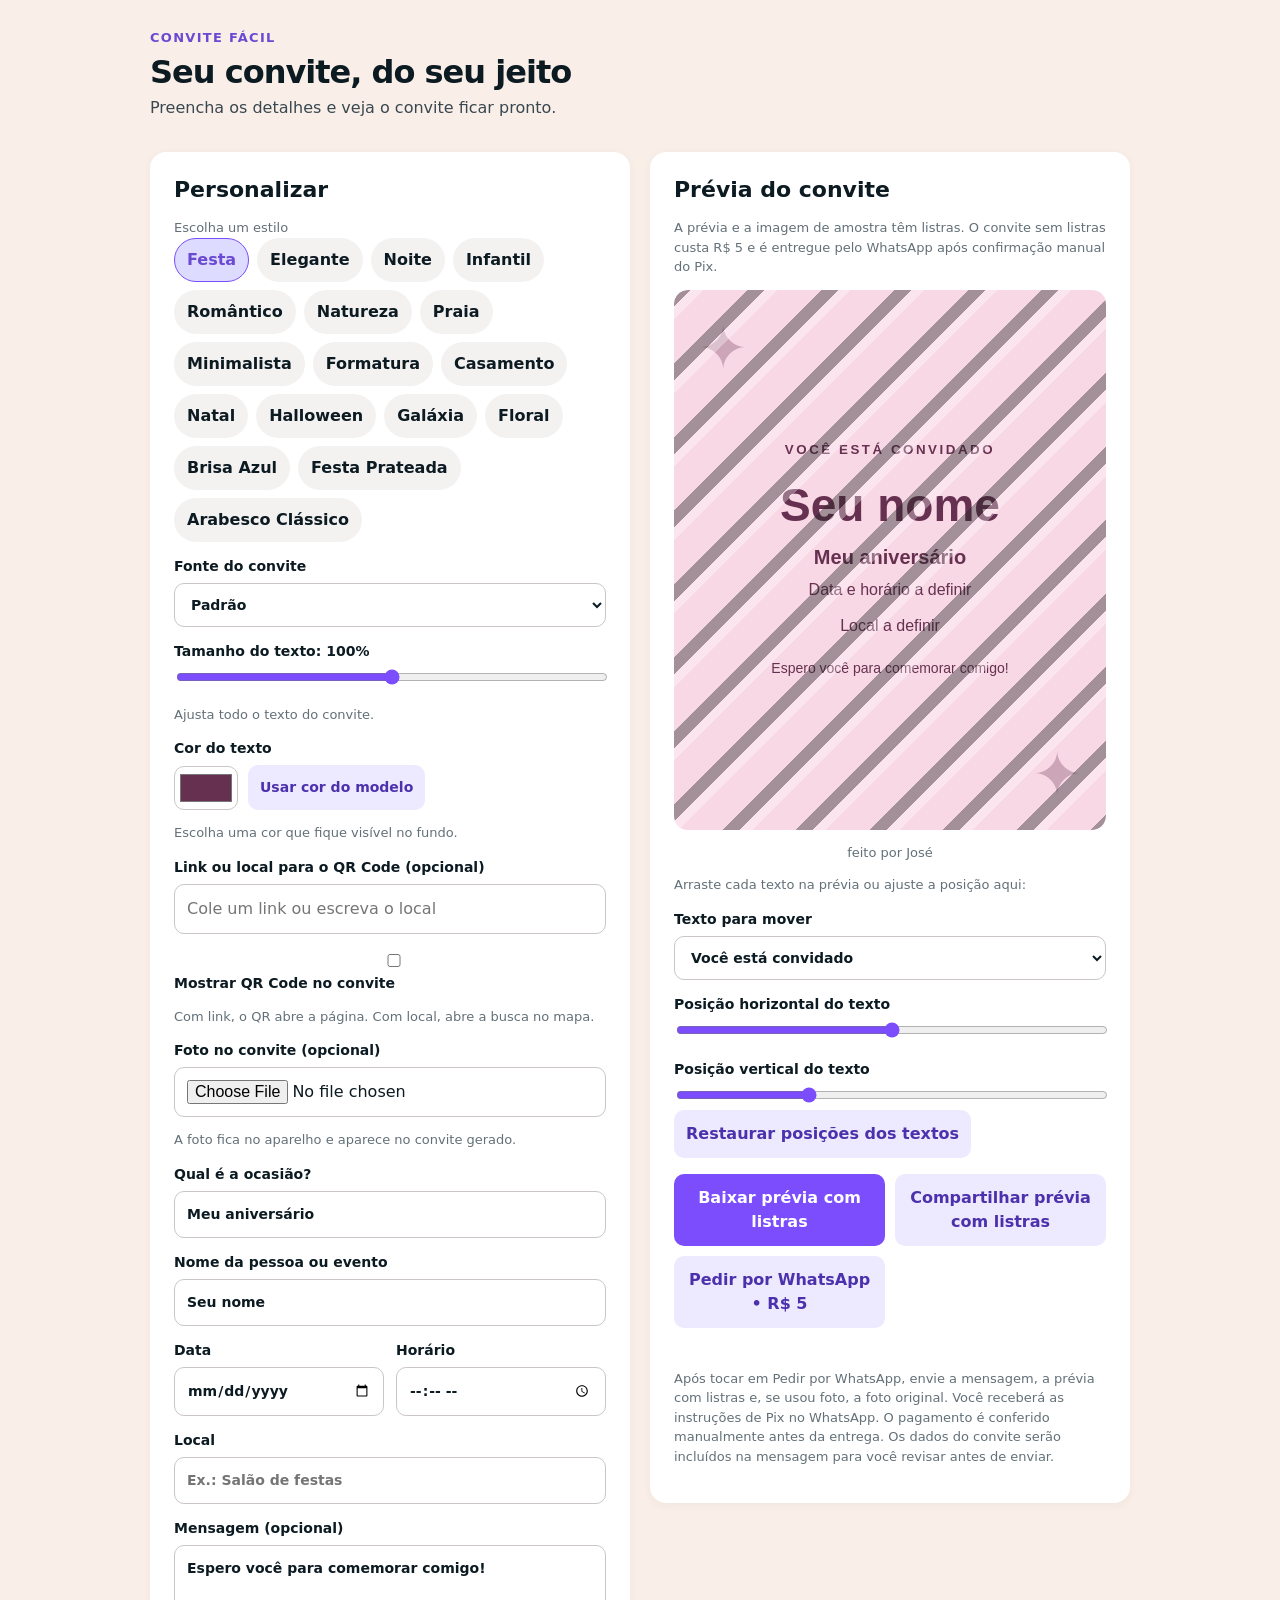
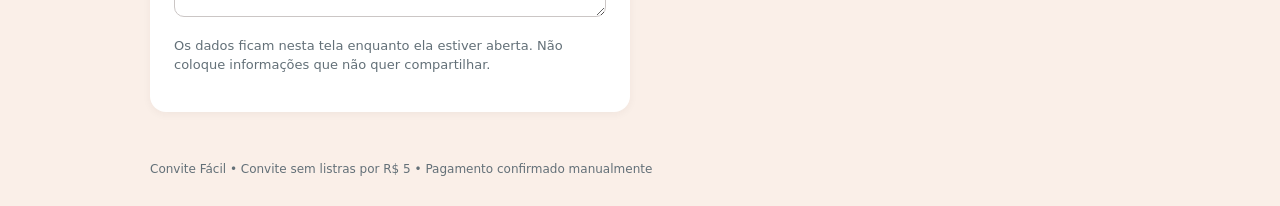
==== index.html @ 0d0ea230 "Adicionar tela de carregamento Chiossi" ====
<!doctype html> <html lang="pt-BR"><head><meta charset="utf-8"><meta name="viewport" content="width=device-width, initial-scale=1, viewport-fit=cover"><title>Convite Fácil</title><style>#loading-screen{position:fixed;inset:0;z-index:99999;background:#fff8f7;display:flex;flex-direction:column;align-items:center;justify-content:center;gap:15px;color:#663150;font:600 16px system-ui,sans-serif}#loading-screen[hidden]{display:none}#loading-screen .loading-title{font-size:25px;font-weight:750}#loading-screen .loading-spinner{width:32px;height:32px;border:3px solid #e8d9e2;border-top-color:#a2507a;border-radius:50%;animation:loading-spin .8s linear infinite}@keyframes loading-spin{to{transform:rotate(360deg)}}@media(prefers-reduced-motion:reduce){#loading-screen .loading-spinner{animation:none}}</style><link rel="stylesheet" href="https://fonts.googleapis.com/css2?family=Abril+Fatface&amp;family=Pacifico&amp;family=Lobster&amp;family=Caveat&amp;family=Great+Vibes&amp;family=Oswald&amp;family=Raleway&amp;family=Merriweather&amp;family=Lora&amp;family=Bebas+Neue&amp;display=swap"><link rel="stylesheet" href="convite-style.css"><style>.preview.image-theme{background-size:100% 100%;background-position:center;padding:14% 18%}.preview.image-theme:before,.preview.image-theme:after{display:none}.preview small{font-size:calc(13.333px * var(--text-scale,1))}.preview h3{font-size:calc(clamp(28px,5vw,46px) * var(--text-scale,1))}.preview .event{font-size:calc(20px * var(--text-scale,1))}.preview .detail{font-size:calc(16px * var(--text-scale,1))}.preview .message{font-size:calc(14px * var(--text-scale,1))}input[type=range]{padding:0;accent-color:var(--accent)}.color-control{display:flex;align-items:center;gap:10px;margin-top:6px}.color-control input[type=color]{width:64px;height:44px;padding:3px;margin:0;cursor:pointer}.color-control button{font-size:14px}.preview::before,.preview::after{color:var(--ornament-color,inherit)}.preview .person-photo,.preview .photo-spacer{width:clamp(64px,28%,110px);aspect-ratio:1;flex-shrink:0}.preview .photo-spacer{display:block;margin:0 0 12px}.preview .person-photo{position:absolute;left:50%;top:30%;transform:translate(-50%,-50%);object-fit:cover;border-radius:50%;border:3px solid white;box-shadow:0 2px 8px #0003;touch-action:none;cursor:grab;z-index:2}.preview .person-photo:active{cursor:grabbing}.preview .person-photo[hidden],.preview .photo-spacer[hidden],#removePhoto[hidden],#photoControls[hidden]{display:none}#removePhoto{margin-top:8px}.preview .qr-code{position:absolute;right:18px;bottom:18px;width:25%;max-width:130px;min-width:76px;aspect-ratio:1;background:#fff;padding:7px;border-radius:8px;box-sizing:border-box;z-index:4;object-fit:contain;touch-action:none;cursor:grab}.preview .qr-code:active{cursor:grabbing}.preview .qr-code[hidden]{display:none}.preview .draggable-text{position:relative;z-index:1;touch-action:none;cursor:grab}.preview .draggable-text:active{cursor:grabbing}.preview .preview-stripes{position:absolute;inset:0;z-index:50;pointer-events:none;border-radius:inherit;background:repeating-linear-gradient(135deg,rgba(35,35,35,.40) 0 12px,rgba(255,255,255,.32) 12px 21px,transparent 21px 52px)}</style></head><body><div id="loading-screen" role="status" aria-live="polite"><div class="loading-title">Convite Fácil</div><div class="loading-spinner" aria-hidden="true"></div><div>Carregando...</div><div>feito por Chiossi</div></div><noscript><style>#loading-screen{display:none}</style></noscript><script>(function(){var start=Date.now(),screen=document.getElementById('loading-screen');function hide(){screen.hidden=true}window.addEventListener('load',function(){setTimeout(hide,Math.max(0,1000-(Date.now()-start)))});setTimeout(hide,8000)})();</script><header><div class="tag">Convite Fácil</div><h1>Seu convite, do seu jeito</h1><p>Preencha os detalhes e veja o convite ficar pronto.</p></header><main><section class="panel"><h2>Personalizar</h2><div class="hint">Escolha um estilo</div><div class="themes" role="group" aria-label="Estilo do convite"><button type="button" class="theme" data-theme="festa" aria-pressed="true">Festa</button><button type="button" class="theme" data-theme="classic" aria-pressed="false">Elegante</button><button type="button" class="theme" data-theme="neon" aria-pressed="false">Noite</button><button type="button" class="theme" data-theme="infantil" aria-pressed="false">Infantil</button><button type="button" class="theme" data-theme="romantico" aria-pressed="false">Romântico</button><button type="button" class="theme" data-theme="natureza" aria-pressed="false">Natureza</button><button type="button" class="theme" data-theme="praia" aria-pressed="false">Praia</button><button type="button" class="theme" data-theme="minimalista" aria-pressed="false">Minimalista</button><button type="button" class="theme" data-theme="formatura" aria-pressed="false">Formatura</button><button type="button" class="theme" data-theme="casamento" aria-pressed="false">Casamento</button><button type="button" class="theme" data-theme="natal" aria-pressed="false">Natal</button><button type="button" class="theme" data-theme="halloween" aria-pressed="false">Halloween</button><button type="button" class="theme" data-theme="galaxia" aria-pressed="false">Galáxia</button><button type="button" class="theme" data-theme="floral" aria-pressed="false">Floral</button><button type="button" class="theme" data-theme="brisa" aria-pressed="false">Brisa Azul</button><button type="button" class="theme" data-theme="balada" aria-pressed="false">Festa Prateada</button><button type="button" class="theme" data-theme="arabesco" aria-pressed="false">Arabesco Clássico</button></div><label for="fontChoice">Fonte do convite<select id="fontChoice"><option value="padrao">Padrão</option><option value="condensada">Condensada</option><option value="serifada">Clássica</option><option value="cursiva">Manuscrita</option><option value="mono">Máquina de escrever</option><option value="abril">Abril Fatface</option><option value="pacifico">Pacifico</option><option value="lobster">Lobster</option><option value="caveat">Caveat</option><option value="greatvibes">Great Vibes</option><option value="oswald">Oswald</option><option value="raleway">Raleway</option><option value="merriweather">Merriweather</option><option value="lora">Lora</option><option value="bebas">Bebas Neue</option></select></label><label for="textSize">Tamanho do texto: <output id="textSizeValue" for="textSize">100%</output><input id="textSize" type="range" min="70" max="130" step="5" value="100" aria-describedby="textSizeHint"></label><p id="textSizeHint" class="hint">Ajusta todo o texto do convite.</p><label for="textColor">Cor do texto</label><div class="color-control"><input type="color" id="textColor" value="#663150" aria-describedby="textColorHint"><button type="button" id="resetTextColor" class="secondary">Usar cor do modelo</button></div><p id="textColorHint" class="hint">Escolha uma cor que fique visível no fundo.</p><label for="qrValue">Link ou local para o QR Code (opcional)</label><input id="qrValue" type="text" maxlength="300" inputmode="text" placeholder="Cole um link ou escreva o local" aria-describedby="qrHint"><label class="check"><input id="showQr" type="checkbox"> Mostrar QR Code no convite</label><p class="hint" id="qrHint">Com link, o QR abre a página. Com local, abre a busca no mapa.</p><div id="qrPositionControls" hidden><p class="hint">Arraste o QR na prévia ou ajuste a posição:</p><label for="qrX">Posição horizontal do QR</label><input id="qrX" type="range" min="0" max="100" value="80"><label for="qrY">Posição vertical do QR</label><input id="qrY" type="range" min="0" max="100" value="85"><button type="button" id="resetQrPosition" class="secondary">Restaurar posição do QR</button></div><label for="photoUpload">Foto no convite (opcional)</label><input type="file" id="photoUpload" accept="image/*" aria-describedby="photoHint"><button type="button" id="removePhoto" class="secondary" hidden>Remover foto</button><div id="photoControls" hidden><p class="hint">Arraste a foto na prévia ou use os controles abaixo. Ela pode ficar por cima do texto.</p><label for="photoX">Posição horizontal</label><input type="range" id="photoX" min="0" max="100" value="50" aria-label="Posição horizontal da foto"><label for="photoY">Posição vertical</label><input type="range" id="photoY" min="0" max="100" value="30" aria-label="Posição vertical da foto"><button type="button" id="resetPhotoPosition" class="secondary">Voltar à posição inicial</button></div><p class="hint" id="photoHint" role="status" aria-live="polite">A foto fica no aparelho e aparece no convite gerado.</p><label for="event">Qual é a ocasião?<input id="event" maxlength="45" placeholder="Ex.: Meu aniversário" value="Meu aniversário"></label><label for="name">Nome da pessoa ou evento<input id="name" maxlength="45" placeholder="Ex.: Maria" value="Seu nome"></label><div class="grid"><label for="date">Data<input id="date" type="date"></label><label for="time">Horário<input id="time" type="time"></label></div><label for="place">Local<input id="place" maxlength="100" placeholder="Ex.: Salão de festas"></label><label for="message">Mensagem (opcional)<textarea id="message" maxlength="160" placeholder="Escreva uma mensagem pra seus convidados">Espero você para comemorar comigo!</textarea></label><p class="hint">Os dados ficam nesta tela enquanto ela estiver aberta. Não coloque informações que não quer compartilhar.</p></section><section class="panel"><h2>Prévia do convite</h2><p class="hint">A prévia e a imagem de amostra têm listras. O convite sem listras custa R$ 5 e é entregue pelo WhatsApp após confirmação manual do Pix.</p><div class="preview" id="preview"><span id="photoSpacer" class="photo-spacer" aria-hidden="true" hidden></span><img id="previewPhoto" class="person-photo" alt="Foto do convite. Arraste para mudar a posição." hidden><small>Você está convidado</small><h3 id="pName">Seu nome</h3><div class="event" id="pEvent">Meu aniversário</div><div class="detail" id="pDate">Data e horário a definir</div><div class="detail" id="pPlace">Local a definir</div><div class="message" id="pMessage">Espero você para comemorar comigo!</div><img id="previewQr" class="qr-code" alt="QR Code do convite" hidden><span class="preview-stripes" aria-hidden="true"></span></div><p class="hint" style="text-align:center">feito por José</p><p class="hint">Arraste cada texto na prévia ou ajuste a posição aqui:</p><label for="moveTextSelect">Texto para mover<select id="moveTextSelect"><option value="0">Você está convidado</option><option value="1">Nome</option><option value="2">Ocasião</option><option value="3">Data e horário</option><option value="4">Local</option><option value="5">Mensagem</option></select></label><label for="moveTextX">Posição horizontal do texto<input id="moveTextX" type="range" min="0" max="100" value="50"></label><label for="moveTextY">Posição vertical do texto<input id="moveTextY" type="range" min="0" max="100" value="50"></label><button type="button" class="secondary" id="resetTextPositions">Restaurar posições dos textos</button><div class="actions"><button type="button" class="primary" id="download">Baixar prévia com listras</button><button type="button" class="secondary" id="shareImage">Compartilhar prévia com listras</button><button type="button" class="secondary" id="share">Pedir por WhatsApp • R$ 5</button></div><p class="status" id="status" role="status" aria-live="polite"></p><div id="result" hidden><p><strong>Segure a imagem</strong> e escolha salvar ou compartilhar no menu do celular.</p><img id="resultImg" alt="Seu convite pronto para salvar" style="display:block;width:100%;border-radius:14px;-webkit-touch-callout:default"></div><p class="hint">Após tocar em Pedir por WhatsApp, envie a mensagem, a prévia com listras e, se usou foto, a foto original. Você receberá as instruções de Pix no WhatsApp. O pagamento é conferido manualmente antes da entrega. Os dados do convite serão incluídos na mensagem para você revisar antes de enviar.</p></section></main><footer>Convite Fácil • Convite sem listras por R$ 5 • Pagamento confirmado manualmente</footer><script src="qr-local-1.js"></script><script src="qr-local-2.js"></script><script src="qr-local-3.js"></script><script src="convite-photo-position.js"></script><script src="convite-texto-mover.js"></script><script src="convite-app-qr.js?v=pixmanual1"></script><script src="qr-position.js"></script></body></html>
---- convite-style.css ----
:root{--page:#faefe8;--card:#fff;--ink:#0c1a22;--muted:#394750;--faint:#637078;--line:#d9d4d1;--accent:#7b4dfd;--accentText:#6a49d3;--soft:#dddbff;--link:#5a41b1;--success:#477900;--error:#c20d3f}*{box-sizing:border-box}body{margin:0;background:var(--page);font:16px/1.5 system-ui,-apple-system,sans-serif;color:var(--ink)}header{max-width:1020px;margin:auto;padding:28px 20px 12px}header .tag{font-size:13px;font-weight:700;color:var(--accentText);letter-spacing:.1em;text-transform:uppercase}h1{margin:4px 0;font-size:32px;line-height:1.25;letter-spacing:-1px}header p{margin:4px 0;color:var(--muted)}main{max-width:1020px;margin:auto;padding:16px 20px 48px;display:grid;grid-template-columns:1fr 1fr;gap:20px;align-items:start}.panel{background:var(--card);border-radius:16px;box-shadow:0 2px 8px rgba(51,35,30,.05);padding:24px}h2{margin:0 0 14px;font-size:22px;line-height:1.3}.hint,.muted{color:var(--faint);font-size:13px}.grid{display:grid;grid-template-columns:1fr 1fr;gap:12px}label{display:block;font-weight:650;font-size:14px;margin-top:14px}input,textarea,select{margin-top:6px;width:100%;border:1px solid #cbc6c5;border-radius:10px;padding:12px;background:white;color:var(--ink);font:inherit}input:focus,textarea:focus,select:focus{outline:2px solid var(--accent);outline-offset:1px}textarea{resize:vertical;min-height:72px}.themes{display:flex;gap:8px;flex-wrap:wrap}.theme{padding:9px 12px;background:#f4f1f1;color:var(--ink);border:1px solid transparent;border-radius:999px;font-weight:650}.theme[aria-pressed=true]{border-color:var(--accent);background:var(--soft);color:var(--accentText)}button{cursor:pointer;font:inherit;border:0}.preview{aspect-ratio:4/5;min-height:360px;border-radius:14px;padding:24px;display:flex;flex-direction:column;align-items:center;justify-content:center;text-align:center;overflow:hidden;position:relative;background:#f9d8e6;color:#663150}.preview::before,.preview::after{position:absolute;font-size:60px;opacity:.3}.preview::before{content:'✦';top:14px;left:24px}.preview::after{content:'✦';bottom:10px;right:24px}.preview.classic{background:#f5eee2;color:#58463a}.preview.neon{background:#1c1837;color:#f2eaff}.preview.infantil{background:#fff2c8;color:#73501b}.preview.infantil::before,.preview.infantil::after{content:'☀'}.preview.romantico{background:#ffe9e8;color:#9a3d57}.preview.romantico::before,.preview.romantico::after{content:'♥'}.preview.natureza{background:#e5f0df;color:#355b3c}.preview.natureza::before,.preview.natureza::after{content:'❀'}.preview.praia{background:#dff4f5;color:#175d70}.preview.praia::before,.preview.praia::after{content:'☼'}.preview.minimalista{background:#f2f2f2;color:#303030}.preview.minimalista::before,.preview.minimalista::after{content:'◇'}.preview.formatura{background:#12253d;color:#f6dfad}.preview.formatura::before,.preview.formatura::after{content:'★'}.preview.casamento{background:#f9f1e9;color:#8a6551}.preview.casamento::before,.preview.casamento::after{content:'♡'}.preview.natal{background:#e9f3e8;color:#27563a}.preview.natal::before,.preview.natal::after{content:'✶'}.preview.halloween{background:#271c31;color:#ffb95b}.preview.halloween::before,.preview.halloween::after{content:'☾'}.preview.galaxia{background:#171d47;color:#d1c5ff}.preview.galaxia::before,.preview.galaxia::after{content:'✧'}.preview.floral{background:#fbeaf1;color:#954f73}.preview.floral::before,.preview.floral::after{content:'❁'}.preview small{letter-spacing:.19em;text-transform:uppercase;font-weight:800}.preview h3{font-size:clamp(28px,5vw,46px);line-height:1.1;overflow-wrap:anywhere;margin:20px 0 12px;max-width:100%}.preview .event{font-size:20px;font-weight:700}.preview .detail{margin:6px 0;overflow-wrap:anywhere;max-width:100%}.preview .message{font-size:14px;margin-top:14px;white-space:pre-wrap;overflow-wrap:anywhere}.actions{display:grid;grid-template-columns:1fr 1fr;gap:10px;margin-top:16px}.primary,.secondary{padding:12px;border-radius:10px;font-weight:750}.primary{background:var(--accent);color:white}.secondary{background:#ede9fe;color:#4c31ad}.status{font-size:13px;color:var(--muted);min-height:20px;margin:8px 0 0}footer{max-width:1020px;margin:auto;padding:0 20px 28px;color:var(--faint);font-size:12px}@media(max-width:700px){main{grid-template-columns:1fr}.panel{padding:18px}.preview{min-height:330px}}
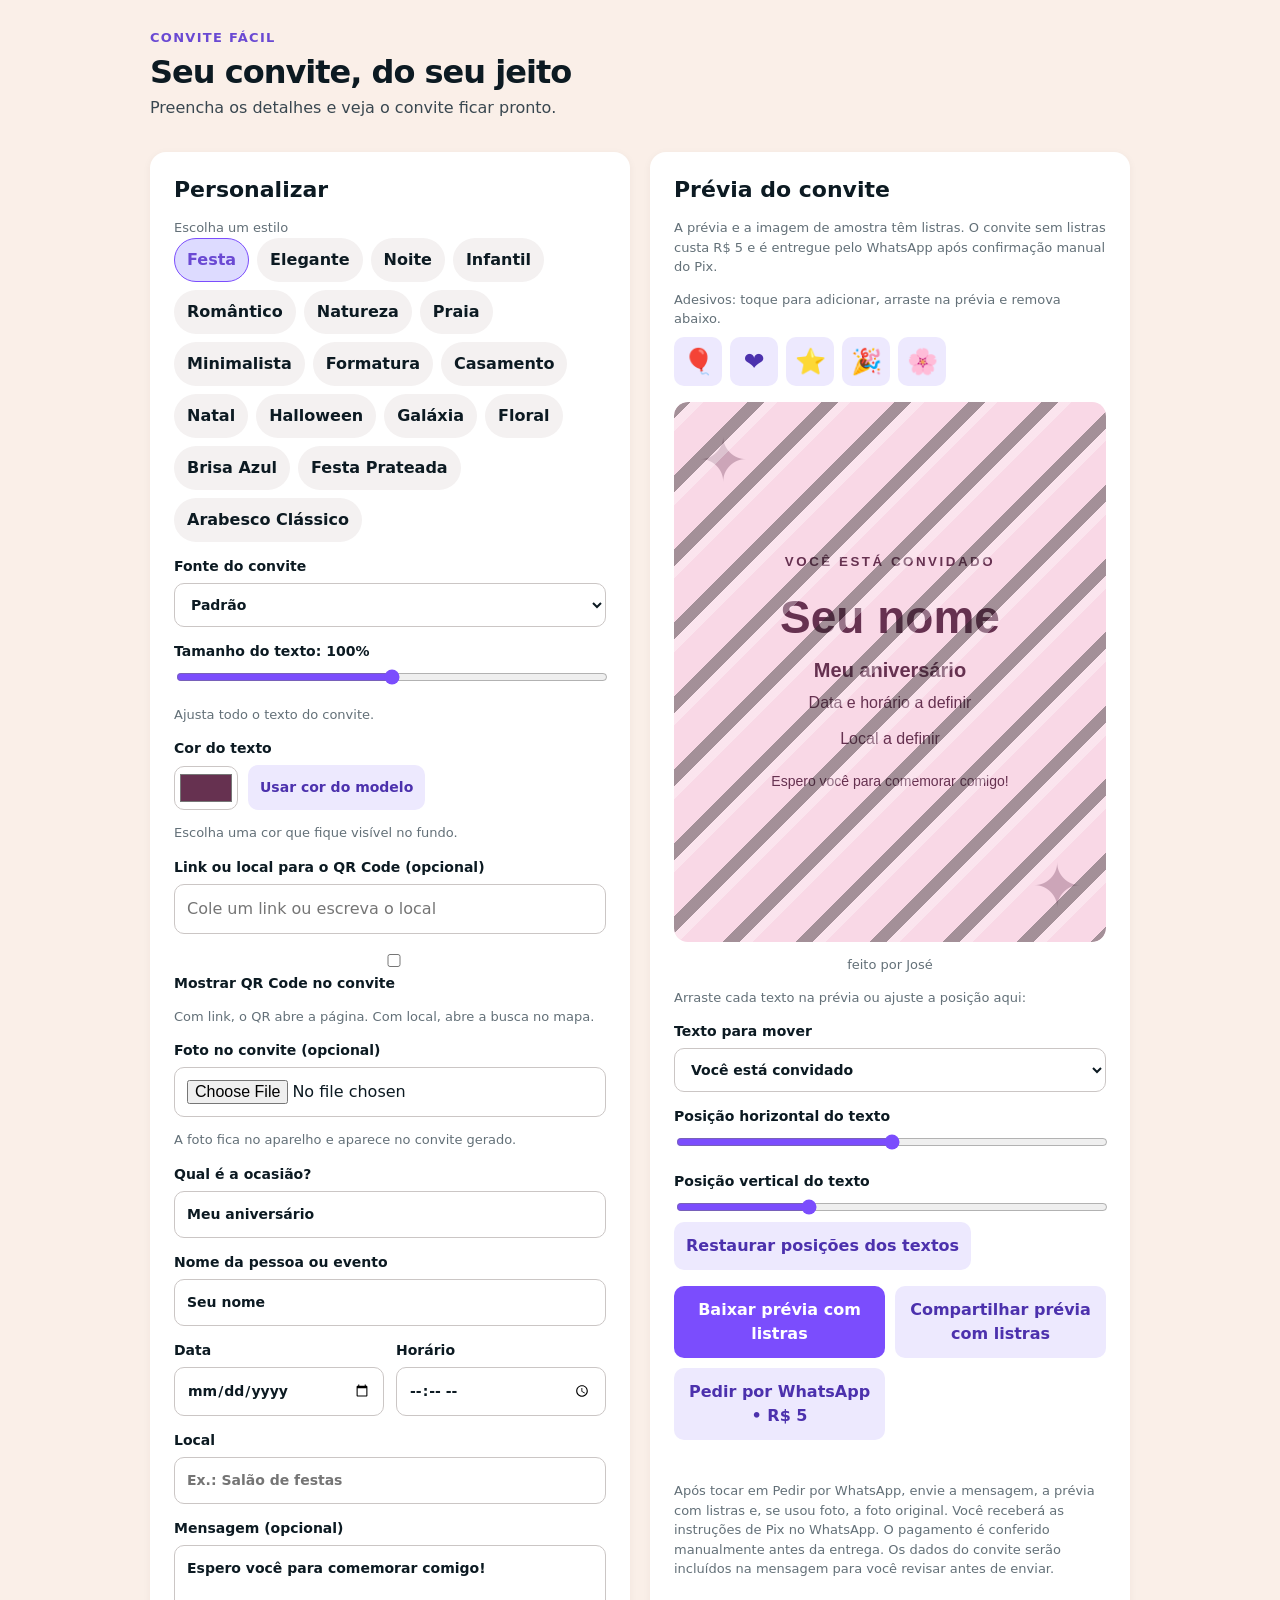
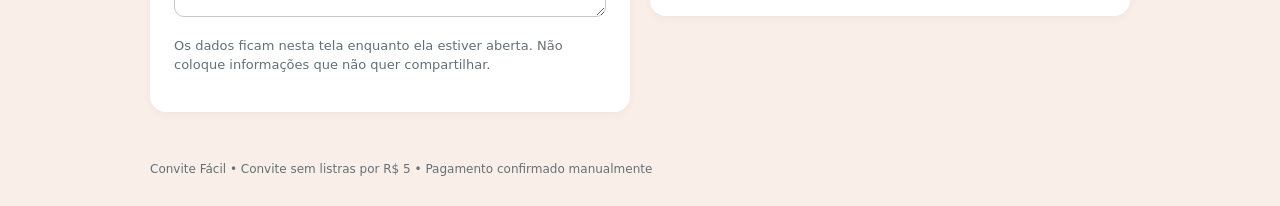
==== commit ec03deb9: "Ativar adesivos no site público" ====
--- a/index.html
+++ b/index.html
@@ -1 +1 @@
-<!doctype html> <html lang="pt-BR"><head><meta charset="utf-8"><meta name="viewport" content="width=device-width, initial-scale=1, viewport-fit=cover"><title>Convite Fácil</title><style>#loading-screen{position:fixed;inset:0;z-index:99999;background:#fff8f7;display:flex;flex-direction:column;align-items:center;justify-content:center;gap:15px;color:#663150;font:600 16px system-ui,sans-serif}#loading-screen[hidden]{display:none}#loading-screen .loading-title{font-size:25px;font-weight:750}#loading-screen .loading-spinner{width:32px;height:32px;border:3px solid #e8d9e2;border-top-color:#a2507a;border-radius:50%;animation:loading-spin .8s linear infinite}@keyframes loading-spin{to{transform:rotate(360deg)}}@media(prefers-reduced-motion:reduce){#loading-screen .loading-spinner{animation:none}}</style><link rel="stylesheet" href="https://fonts.googleapis.com/css2?family=Abril+Fatface&amp;family=Pacifico&amp;family=Lobster&amp;family=Caveat&amp;family=Great+Vibes&amp;family=Oswald&amp;family=Raleway&amp;family=Merriweather&amp;family=Lora&amp;family=Bebas+Neue&amp;display=swap"><link rel="stylesheet" href="convite-style.css"><style>.preview.image-theme{background-size:100% 100%;background-position:center;padding:14% 18%}.preview.image-theme:before,.preview.image-theme:after{display:none}.preview small{font-size:calc(13.333px * var(--text-scale,1))}.preview h3{font-size:calc(clamp(28px,5vw,46px) * var(--text-scale,1))}.preview .event{font-size:calc(20px * var(--text-scale,1))}.preview .detail{font-size:calc(16px * var(--text-scale,1))}.preview .message{font-size:calc(14px * var(--text-scale,1))}input[type=range]{padding:0;accent-color:var(--accent)}.color-control{display:flex;align-items:center;gap:10px;margin-top:6px}.color-control input[type=color]{width:64px;height:44px;padding:3px;margin:0;cursor:pointer}.color-control button{font-size:14px}.preview::before,.preview::after{color:var(--ornament-color,inherit)}.preview .person-photo,.preview .photo-spacer{width:clamp(64px,28%,110px);aspect-ratio:1;flex-shrink:0}.preview .photo-spacer{display:block;margin:0 0 12px}.preview .person-photo{position:absolute;left:50%;top:30%;transform:translate(-50%,-50%);object-fit:cover;border-radius:50%;border:3px solid white;box-shadow:0 2px 8px #0003;touch-action:none;cursor:grab;z-index:2}.preview .person-photo:active{cursor:grabbing}.preview .person-photo[hidden],.preview .photo-spacer[hidden],#removePhoto[hidden],#photoControls[hidden]{display:none}#removePhoto{margin-top:8px}.preview .qr-code{position:absolute;right:18px;bottom:18px;width:25%;max-width:130px;min-width:76px;aspect-ratio:1;background:#fff;padding:7px;border-radius:8px;box-sizing:border-box;z-index:4;object-fit:contain;touch-action:none;cursor:grab}.preview .qr-code:active{cursor:grabbing}.preview .qr-code[hidden]{display:none}.preview .draggable-text{position:relative;z-index:1;touch-action:none;cursor:grab}.preview .draggable-text:active{cursor:grabbing}.preview .preview-stripes{position:absolute;inset:0;z-index:50;pointer-events:none;border-radius:inherit;background:repeating-linear-gradient(135deg,rgba(35,35,35,.40) 0 12px,rgba(255,255,255,.32) 12px 21px,transparent 21px 52px)}</style></head><body><div id="loading-screen" role="status" aria-live="polite"><div class="loading-title">Convite Fácil</div><div class="loading-spinner" aria-hidden="true"></div><div>Carregando...</div><div>feito por Chiossi</div></div><noscript><style>#loading-screen{display:none}</style></noscript><script>(function(){var start=Date.now(),screen=document.getElementById('loading-screen');function hide(){screen.hidden=true}window.addEventListener('load',function(){setTimeout(hide,Math.max(0,1000-(Date.now()-start)))});setTimeout(hide,8000)})();</script><header><div class="tag">Convite Fácil</div><h1>Seu convite, do seu jeito</h1><p>Preencha os detalhes e veja o convite ficar pronto.</p></header><main><section class="panel"><h2>Personalizar</h2><div class="hint">Escolha um estilo</div><div class="themes" role="group" aria-label="Estilo do convite"><button type="button" class="theme" data-theme="festa" aria-pressed="true">Festa</button><button type="button" class="theme" data-theme="classic" aria-pressed="false">Elegante</button><button type="button" class="theme" data-theme="neon" aria-pressed="false">Noite</button><button type="button" class="theme" data-theme="infantil" aria-pressed="false">Infantil</button><button type="button" class="theme" data-theme="romantico" aria-pressed="false">Romântico</button><button type="button" class="theme" data-theme="natureza" aria-pressed="false">Natureza</button><button type="button" class="theme" data-theme="praia" aria-pressed="false">Praia</button><button type="button" class="theme" data-theme="minimalista" aria-pressed="false">Minimalista</button><button type="button" class="theme" data-theme="formatura" aria-pressed="false">Formatura</button><button type="button" class="theme" data-theme="casamento" aria-pressed="false">Casamento</button><button type="button" class="theme" data-theme="natal" aria-pressed="false">Natal</button><button type="button" class="theme" data-theme="halloween" aria-pressed="false">Halloween</button><button type="button" class="theme" data-theme="galaxia" aria-pressed="false">Galáxia</button><button type="button" class="theme" data-theme="floral" aria-pressed="false">Floral</button><button type="button" class="theme" data-theme="brisa" aria-pressed="false">Brisa Azul</button><button type="button" class="theme" data-theme="balada" aria-pressed="false">Festa Prateada</button><button type="button" class="theme" data-theme="arabesco" aria-pressed="false">Arabesco Clássico</button></div><label for="fontChoice">Fonte do convite<select id="fontChoice"><option value="padrao">Padrão</option><option value="condensada">Condensada</option><option value="serifada">Clássica</option><option value="cursiva">Manuscrita</option><option value="mono">Máquina de escrever</option><option value="abril">Abril Fatface</option><option value="pacifico">Pacifico</option><option value="lobster">Lobster</option><option value="caveat">Caveat</option><option value="greatvibes">Great Vibes</option><option value="oswald">Oswald</option><option value="raleway">Raleway</option><option value="merriweather">Merriweather</option><option value="lora">Lora</option><option value="bebas">Bebas Neue</option></select></label><label for="textSize">Tamanho do texto: <output id="textSizeValue" for="textSize">100%</output><input id="textSize" type="range" min="70" max="130" step="5" value="100" aria-describedby="textSizeHint"></label><p id="textSizeHint" class="hint">Ajusta todo o texto do convite.</p><label for="textColor">Cor do texto</label><div class="color-control"><input type="color" id="textColor" value="#663150" aria-describedby="textColorHint"><button type="button" id="resetTextColor" class="secondary">Usar cor do modelo</button></div><p id="textColorHint" class="hint">Escolha uma cor que fique visível no fundo.</p><label for="qrValue">Link ou local para o QR Code (opcional)</label><input id="qrValue" type="text" maxlength="300" inputmode="text" placeholder="Cole um link ou escreva o local" aria-describedby="qrHint"><label class="check"><input id="showQr" type="checkbox"> Mostrar QR Code no convite</label><p class="hint" id="qrHint">Com link, o QR abre a página. Com local, abre a busca no mapa.</p><div id="qrPositionControls" hidden><p class="hint">Arraste o QR na prévia ou ajuste a posição:</p><label for="qrX">Posição horizontal do QR</label><input id="qrX" type="range" min="0" max="100" value="80"><label for="qrY">Posição vertical do QR</label><input id="qrY" type="range" min="0" max="100" value="85"><button type="button" id="resetQrPosition" class="secondary">Restaurar posição do QR</button></div><label for="photoUpload">Foto no convite (opcional)</label><input type="file" id="photoUpload" accept="image/*" aria-describedby="photoHint"><button type="button" id="removePhoto" class="secondary" hidden>Remover foto</button><div id="photoControls" hidden><p class="hint">Arraste a foto na prévia ou use os controles abaixo. Ela pode ficar por cima do texto.</p><label for="photoX">Posição horizontal</label><input type="range" id="photoX" min="0" max="100" value="50" aria-label="Posição horizontal da foto"><label for="photoY">Posição vertical</label><input type="range" id="photoY" min="0" max="100" value="30" aria-label="Posição vertical da foto"><button type="button" id="resetPhotoPosition" class="secondary">Voltar à posição inicial</button></div><p class="hint" id="photoHint" role="status" aria-live="polite">A foto fica no aparelho e aparece no convite gerado.</p><label for="event">Qual é a ocasião?<input id="event" maxlength="45" placeholder="Ex.: Meu aniversário" value="Meu aniversário"></label><label for="name">Nome da pessoa ou evento<input id="name" maxlength="45" placeholder="Ex.: Maria" value="Seu nome"></label><div class="grid"><label for="date">Data<input id="date" type="date"></label><label for="time">Horário<input id="time" type="time"></label></div><label for="place">Local<input id="place" maxlength="100" placeholder="Ex.: Salão de festas"></label><label for="message">Mensagem (opcional)<textarea id="message" maxlength="160" placeholder="Escreva uma mensagem pra seus convidados">Espero você para comemorar comigo!</textarea></label><p class="hint">Os dados ficam nesta tela enquanto ela estiver aberta. Não coloque informações que não quer compartilhar.</p></section><section class="panel"><h2>Prévia do convite</h2><p class="hint">A prévia e a imagem de amostra têm listras. O convite sem listras custa R$ 5 e é entregue pelo WhatsApp após confirmação manual do Pix.</p><div class="preview" id="preview"><span id="photoSpacer" class="photo-spacer" aria-hidden="true" hidden></span><img id="previewPhoto" class="person-photo" alt="Foto do convite. Arraste para mudar a posição." hidden><small>Você está convidado</small><h3 id="pName">Seu nome</h3><div class="event" id="pEvent">Meu aniversário</div><div class="detail" id="pDate">Data e horário a definir</div><div class="detail" id="pPlace">Local a definir</div><div class="message" id="pMessage">Espero você para comemorar comigo!</div><img id="previewQr" class="qr-code" alt="QR Code do convite" hidden><span class="preview-stripes" aria-hidden="true"></span></div><p class="hint" style="text-align:center">feito por José</p><p class="hint">Arraste cada texto na prévia ou ajuste a posição aqui:</p><label for="moveTextSelect">Texto para mover<select id="moveTextSelect"><option value="0">Você está convidado</option><option value="1">Nome</option><option value="2">Ocasião</option><option value="3">Data e horário</option><option value="4">Local</option><option value="5">Mensagem</option></select></label><label for="moveTextX">Posição horizontal do texto<input id="moveTextX" type="range" min="0" max="100" value="50"></label><label for="moveTextY">Posição vertical do texto<input id="moveTextY" type="range" min="0" max="100" value="50"></label><button type="button" class="secondary" id="resetTextPositions">Restaurar posições dos textos</button><div class="actions"><button type="button" class="primary" id="download">Baixar prévia com listras</button><button type="button" class="secondary" id="shareImage">Compartilhar prévia com listras</button><button type="button" class="secondary" id="share">Pedir por WhatsApp • R$ 5</button></div><p class="status" id="status" role="status" aria-live="polite"></p><div id="result" hidden><p><strong>Segure a imagem</strong> e escolha salvar ou compartilhar no menu do celular.</p><img id="resultImg" alt="Seu convite pronto para salvar" style="display:block;width:100%;border-radius:14px;-webkit-touch-callout:default"></div><p class="hint">Após tocar em Pedir por WhatsApp, envie a mensagem, a prévia com listras e, se usou foto, a foto original. Você receberá as instruções de Pix no WhatsApp. O pagamento é conferido manualmente antes da entrega. Os dados do convite serão incluídos na mensagem para você revisar antes de enviar.</p></section></main><footer>Convite Fácil • Convite sem listras por R$ 5 • Pagamento confirmado manualmente</footer><script src="qr-local-1.js"></script><script src="qr-local-2.js"></script><script src="qr-local-3.js"></script><script src="convite-photo-position.js"></script><script src="convite-texto-mover.js"></script><script src="convite-app-qr.js?v=pixmanual1"></script><script src="qr-position.js"></script></body></html>+<!doctype html> <html lang="pt-BR"><head><meta charset="utf-8"><meta name="viewport" content="width=device-width, initial-scale=1, viewport-fit=cover"><title>Convite Fácil</title><style>#loading-screen{position:fixed;inset:0;z-index:99999;background:#fff8f7;display:flex;flex-direction:column;align-items:center;justify-content:center;gap:15px;color:#663150;font:600 16px system-ui,sans-serif}#loading-screen[hidden]{display:none}#loading-screen .loading-title{font-size:25px;font-weight:750}#loading-screen .loading-spinner{width:32px;height:32px;border:3px solid #e8d9e2;border-top-color:#a2507a;border-radius:50%;animation:loading-spin .8s linear infinite}@keyframes loading-spin{to{transform:rotate(360deg)}}@media(prefers-reduced-motion:reduce){#loading-screen .loading-spinner{animation:none}}</style><link rel="stylesheet" href="https://fonts.googleapis.com/css2?family=Abril+Fatface&amp;family=Pacifico&amp;family=Lobster&amp;family=Caveat&amp;family=Great+Vibes&amp;family=Oswald&amp;family=Raleway&amp;family=Merriweather&amp;family=Lora&amp;family=Bebas+Neue&amp;display=swap"><link rel="stylesheet" href="convite-style.css"><link rel="stylesheet" href="convite-preview-extra.css?v=1"></head><body><div id="loading-screen" role="status" aria-live="polite"><div class="loading-title">Convite Fácil</div><div class="loading-spinner" aria-hidden="true"></div><div>Carregando...</div><div>feito por Chiossi</div></div><noscript><style>#loading-screen{display:none}</style></noscript><script>(function(){var start=Date.now(),screen=document.getElementById('loading-screen');function hide(){screen.hidden=true}window.addEventListener('load',function(){setTimeout(hide,Math.max(0,1000-(Date.now()-start)))});setTimeout(hide,8000)})();</script><header><div class="tag">Convite Fácil</div><h1>Seu convite, do seu jeito</h1><p>Preencha os detalhes e veja o convite ficar pronto.</p></header><main><section class="panel"><h2>Personalizar</h2><div class="hint">Escolha um estilo</div><div class="themes" role="group" aria-label="Estilo do convite"><button type="button" class="theme" data-theme="festa" aria-pressed="true">Festa</button><button type="button" class="theme" data-theme="classic" aria-pressed="false">Elegante</button><button type="button" class="theme" data-theme="neon" aria-pressed="false">Noite</button><button type="button" class="theme" data-theme="infantil" aria-pressed="false">Infantil</button><button type="button" class="theme" data-theme="romantico" aria-pressed="false">Romântico</button><button type="button" class="theme" data-theme="natureza" aria-pressed="false">Natureza</button><button type="button" class="theme" data-theme="praia" aria-pressed="false">Praia</button><button type="button" class="theme" data-theme="minimalista" aria-pressed="false">Minimalista</button><button type="button" class="theme" data-theme="formatura" aria-pressed="false">Formatura</button><button type="button" class="theme" data-theme="casamento" aria-pressed="false">Casamento</button><button type="button" class="theme" data-theme="natal" aria-pressed="false">Natal</button><button type="button" class="theme" data-theme="halloween" aria-pressed="false">Halloween</button><button type="button" class="theme" data-theme="galaxia" aria-pressed="false">Galáxia</button><button type="button" class="theme" data-theme="floral" aria-pressed="false">Floral</button><button type="button" class="theme" data-theme="brisa" aria-pressed="false">Brisa Azul</button><button type="button" class="theme" data-theme="balada" aria-pressed="false">Festa Prateada</button><button type="button" class="theme" data-theme="arabesco" aria-pressed="false">Arabesco Clássico</button></div><label for="fontChoice">Fonte do convite<select id="fontChoice"><option value="padrao">Padrão</option><option value="condensada">Condensada</option><option value="serifada">Clássica</option><option value="cursiva">Manuscrita</option><option value="mono">Máquina de escrever</option><option value="abril">Abril Fatface</option><option value="pacifico">Pacifico</option><option value="lobster">Lobster</option><option value="caveat">Caveat</option><option value="greatvibes">Great Vibes</option><option value="oswald">Oswald</option><option value="raleway">Raleway</option><option value="merriweather">Merriweather</option><option value="lora">Lora</option><option value="bebas">Bebas Neue</option></select></label><label for="textSize">Tamanho do texto: <output id="textSizeValue" for="textSize">100%</output><input id="textSize" type="range" min="70" max="130" step="5" value="100" aria-describedby="textSizeHint"></label><p id="textSizeHint" class="hint">Ajusta todo o texto do convite.</p><label for="textColor">Cor do texto</label><div class="color-control"><input type="color" id="textColor" value="#663150" aria-describedby="textColorHint"><button type="button" id="resetTextColor" class="secondary">Usar cor do modelo</button></div><p id="textColorHint" class="hint">Escolha uma cor que fique visível no fundo.</p><label for="qrValue">Link ou local para o QR Code (opcional)</label><input id="qrValue" type="text" maxlength="300" inputmode="text" placeholder="Cole um link ou escreva o local" aria-describedby="qrHint"><label class="check"><input id="showQr" type="checkbox"> Mostrar QR Code no convite</label><p class="hint" id="qrHint">Com link, o QR abre a página. Com local, abre a busca no mapa.</p><div id="qrPositionControls" hidden><p class="hint">Arraste o QR na prévia ou ajuste a posição:</p><label for="qrX">Posição horizontal do QR</label><input id="qrX" type="range" min="0" max="100" value="80"><label for="qrY">Posição vertical do QR</label><input id="qrY" type="range" min="0" max="100" value="85"><button type="button" id="resetQrPosition" class="secondary">Restaurar posição do QR</button></div><label for="photoUpload">Foto no convite (opcional)</label><input type="file" id="photoUpload" accept="image/*" aria-describedby="photoHint"><button type="button" id="removePhoto" class="secondary" hidden>Remover foto</button><div id="photoControls" hidden><p class="hint">Arraste a foto na prévia ou use os controles abaixo. Ela pode ficar por cima do texto.</p><label for="photoX">Posição horizontal</label><input type="range" id="photoX" min="0" max="100" value="50" aria-label="Posição horizontal da foto"><label for="photoY">Posição vertical</label><input type="range" id="photoY" min="0" max="100" value="30" aria-label="Posição vertical da foto"><button type="button" id="resetPhotoPosition" class="secondary">Voltar à posição inicial</button></div><p class="hint" id="photoHint" role="status" aria-live="polite">A foto fica no aparelho e aparece no convite gerado.</p><label for="event">Qual é a ocasião?<input id="event" maxlength="45" placeholder="Ex.: Meu aniversário" value="Meu aniversário"></label><label for="name">Nome da pessoa ou evento<input id="name" maxlength="45" placeholder="Ex.: Maria" value="Seu nome"></label><div class="grid"><label for="date">Data<input id="date" type="date"></label><label for="time">Horário<input id="time" type="time"></label></div><label for="place">Local<input id="place" maxlength="100" placeholder="Ex.: Salão de festas"></label><label for="message">Mensagem (opcional)<textarea id="message" maxlength="160" placeholder="Escreva uma mensagem pra seus convidados">Espero você para comemorar comigo!</textarea></label><p class="hint">Os dados ficam nesta tela enquanto ela estiver aberta. Não coloque informações que não quer compartilhar.</p></section><section class="panel"><h2>Prévia do convite</h2><p class="hint">A prévia e a imagem de amostra têm listras. O convite sem listras custa R$ 5 e é entregue pelo WhatsApp após confirmação manual do Pix.</p><div class="hint">Adesivos: toque para adicionar, arraste na prévia e remova abaixo.</div><div class="sticker-options" role="group" aria-label="Adicionar adesivos"><button type="button" class="secondary" data-sticker="🎈" data-name="balão" aria-label="Adicionar balão">🎈</button><button type="button" class="secondary" data-sticker="❤️" data-name="coração" aria-label="Adicionar coração">❤️</button><button type="button" class="secondary" data-sticker="⭐" data-name="estrela" aria-label="Adicionar estrela">⭐</button><button type="button" class="secondary" data-sticker="🎉" data-name="festa" aria-label="Adicionar festa">🎉</button><button type="button" class="secondary" data-sticker="🌸" data-name="flor" aria-label="Adicionar flor">🌸</button></div><div id="stickerList" class="sticker-list" aria-label="Remover adesivos"></div><div class="preview" id="preview"><span id="photoSpacer" class="photo-spacer" aria-hidden="true" hidden></span><img id="previewPhoto" class="person-photo" alt="Foto do convite. Arraste para mudar a posição." hidden><small>Você está convidado</small><h3 id="pName">Seu nome</h3><div class="event" id="pEvent">Meu aniversário</div><div class="detail" id="pDate">Data e horário a definir</div><div class="detail" id="pPlace">Local a definir</div><div class="message" id="pMessage">Espero você para comemorar comigo!</div><img id="previewQr" class="qr-code" alt="QR Code do convite" hidden><span class="preview-stripes" aria-hidden="true"></span></div><p class="hint" style="text-align:center">feito por José</p><p class="hint">Arraste cada texto na prévia ou ajuste a posição aqui:</p><label for="moveTextSelect">Texto para mover<select id="moveTextSelect"><option value="0">Você está convidado</option><option value="1">Nome</option><option value="2">Ocasião</option><option value="3">Data e horário</option><option value="4">Local</option><option value="5">Mensagem</option></select></label><label for="moveTextX">Posição horizontal do texto<input id="moveTextX" type="range" min="0" max="100" value="50"></label><label for="moveTextY">Posição vertical do texto<input id="moveTextY" type="range" min="0" max="100" value="50"></label><button type="button" class="secondary" id="resetTextPositions">Restaurar posições dos textos</button><div class="actions"><button type="button" class="primary" id="download">Baixar prévia com listras</button><button type="button" class="secondary" id="shareImage">Compartilhar prévia com listras</button><button type="button" class="secondary" id="share">Pedir por WhatsApp • R$ 5</button></div><p class="status" id="status" role="status" aria-live="polite"></p><div id="result" hidden><p><strong>Segure a imagem</strong> e escolha salvar ou compartilhar no menu do celular.</p><img id="resultImg" alt="Seu convite pronto para salvar" style="display:block;width:100%;border-radius:14px;-webkit-touch-callout:default"></div><p class="hint">Após tocar em Pedir por WhatsApp, envie a mensagem, a prévia com listras e, se usou foto, a foto original. Você receberá as instruções de Pix no WhatsApp. O pagamento é conferido manualmente antes da entrega. Os dados do convite serão incluídos na mensagem para você revisar antes de enviar.</p></section></main><footer>Convite Fácil • Convite sem listras por R$ 5 • Pagamento confirmado manualmente</footer><script src="qr-local-1.js"></script><script src="qr-local-2.js"></script><script src="qr-local-3.js"></script><script src="convite-photo-position.js"></script><script src="convite-texto-mover.js"></script><script src="convite-adesivos.js?v=1"></script><script src="convite-app-qr.js?v=adesivos1"></script><script src="qr-position.js"></script></body></html>
--- a/convite-preview-extra.css
+++ b/convite-preview-extra.css
@@ -0,0 +1 @@
+.preview.image-theme{background-size:100% 100%;background-position:center;padding:14% 18%}.preview.image-theme:before,.preview.image-theme:after{display:none}.preview small{font-size:calc(13.333px * var(--text-scale,1))}.preview h3{font-size:calc(clamp(28px,5vw,46px) * var(--text-scale,1))}.preview .event{font-size:calc(20px * var(--text-scale,1))}.preview .detail{font-size:calc(16px * var(--text-scale,1))}.preview .message{font-size:calc(14px * var(--text-scale,1))}input[type=range]{padding:0;accent-color:var(--accent)}.color-control{display:flex;align-items:center;gap:10px;margin-top:6px}.color-control input[type=color]{width:64px;height:44px;padding:3px;margin:0;cursor:pointer}.color-control button{font-size:14px}.preview::before,.preview::after{color:var(--ornament-color,inherit)}.preview .person-photo,.preview .photo-spacer{width:clamp(64px,28%,110px);aspect-ratio:1;flex-shrink:0}.preview .photo-spacer{display:block;margin:0 0 12px}.preview .person-photo{position:absolute;left:50%;top:30%;transform:translate(-50%,-50%);object-fit:cover;border-radius:50%;border:3px solid white;box-shadow:0 2px 8px #0003;touch-action:none;cursor:grab;z-index:2}.preview .person-photo:active{cursor:grabbing}.preview .person-photo[hidden],.preview .photo-spacer[hidden],#removePhoto[hidden],#photoControls[hidden]{display:none}#removePhoto{margin-top:8px}.preview .qr-code{position:absolute;right:18px;bottom:18px;width:25%;max-width:130px;min-width:76px;aspect-ratio:1;background:#fff;padding:7px;border-radius:8px;box-sizing:border-box;z-index:4;object-fit:contain;touch-action:none;cursor:grab}.preview .qr-code:active{cursor:grabbing}.preview .qr-code[hidden]{display:none}.preview .draggable-text{position:relative;z-index:1;touch-action:none;cursor:grab}.preview .draggable-text:active{cursor:grabbing}.preview .preview-stripes{position:absolute;inset:0;z-index:50;pointer-events:none;border-radius:inherit;background:repeating-linear-gradient(135deg,rgba(35,35,35,.40) 0 12px,rgba(255,255,255,.32) 12px 21px,transparent 21px 52px)}.sticker-options,.sticker-list{display:flex;flex-wrap:wrap;gap:8px;margin:8px 0}.sticker-options button{font-size:25px;min-width:48px;padding:6px}.sticker-list button{font-size:13px;padding:6px 10px}.preview .sticker{position:absolute;z-index:3;transform:translate(-50%,-50%);font:normal 40px/1 "Apple Color Emoji","Segoe UI Emoji","Noto Color Emoji",sans-serif;touch-action:none;cursor:grab;user-select:none}.preview .sticker:active{cursor:grabbing}
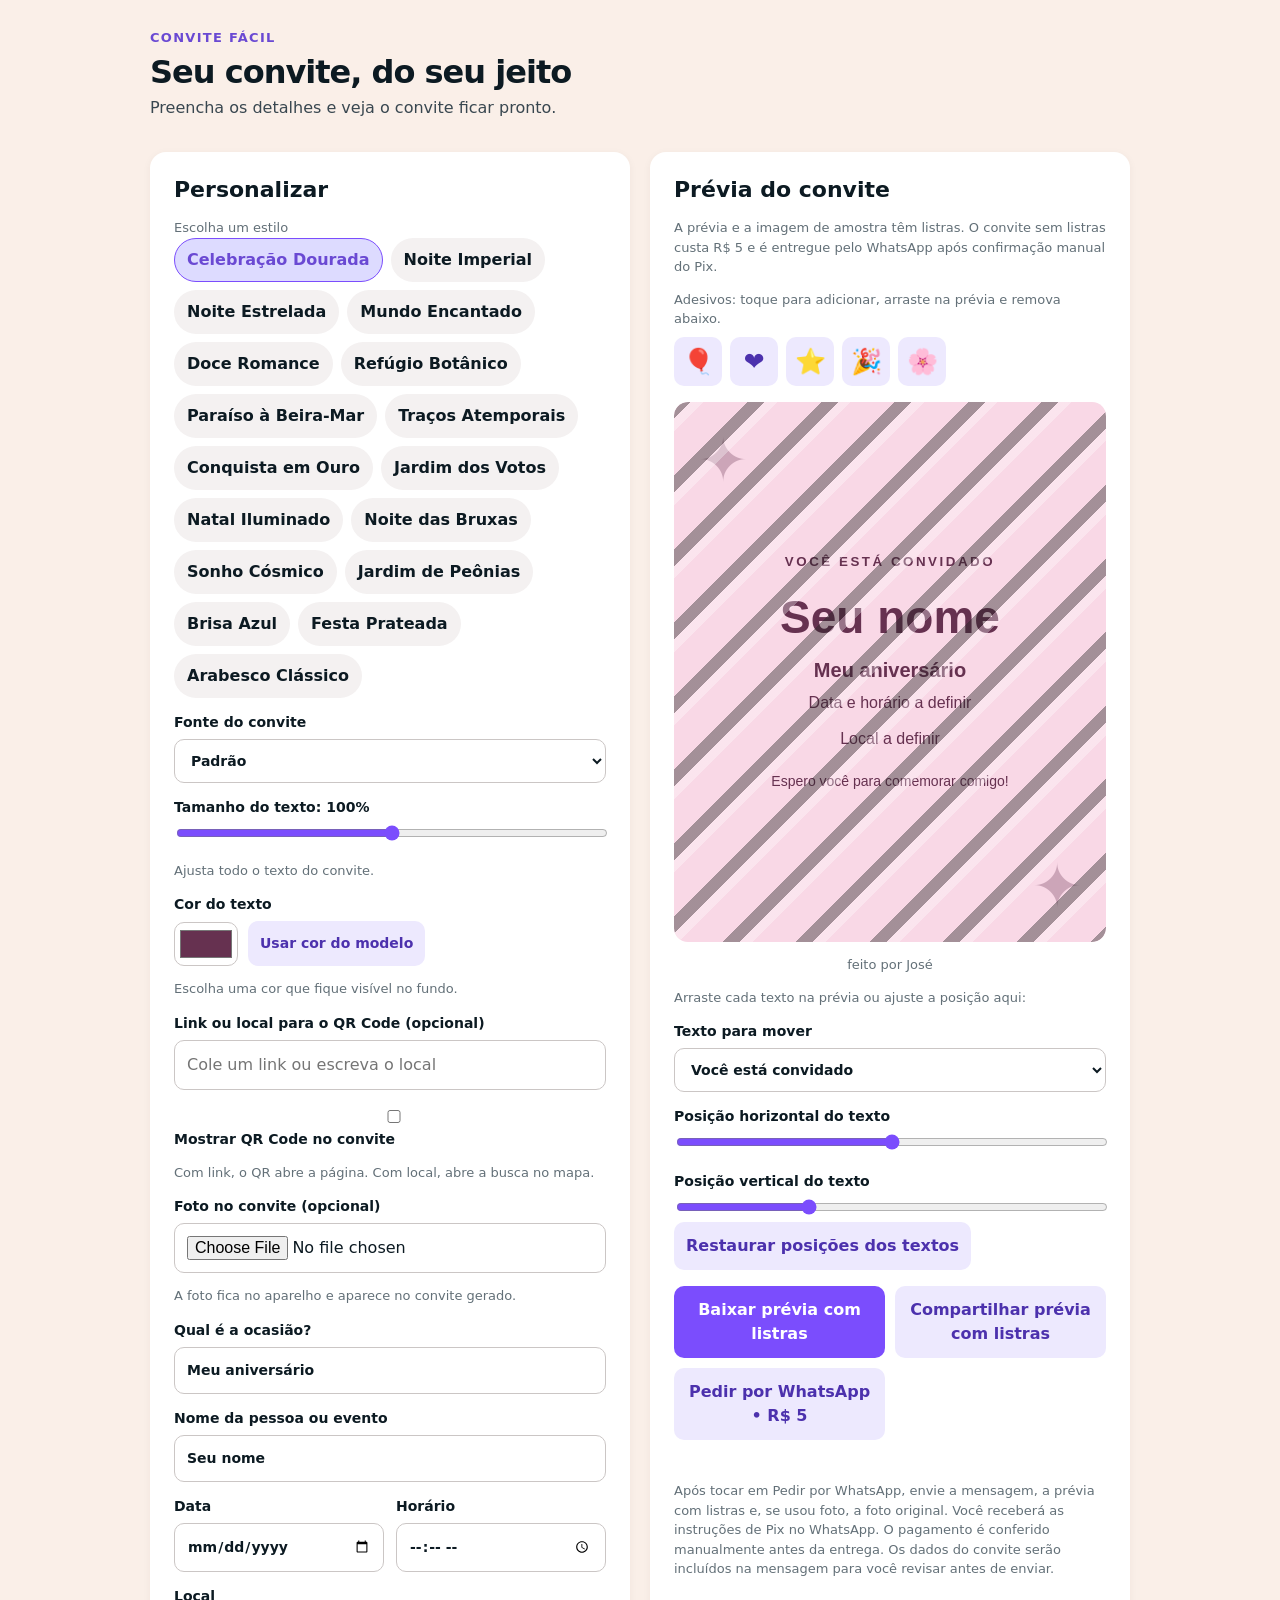
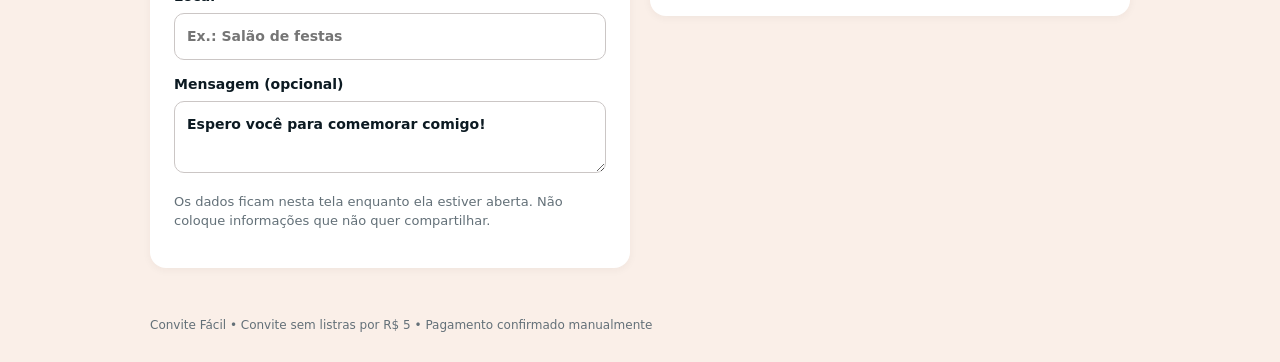
==== commit 3d632ff7: "Adicionar modelos ilustrados 22" ====
--- a/index.html
+++ b/index.html
@@ -1 +1 @@
-<!doctype html> <html lang="pt-BR"><head><meta charset="utf-8"><meta name="viewport" content="width=device-width, initial-scale=1, viewport-fit=cover"><title>Convite Fácil</title><style>#loading-screen{position:fixed;inset:0;z-index:99999;background:#fff8f7;display:flex;flex-direction:column;align-items:center;justify-content:center;gap:15px;color:#663150;font:600 16px system-ui,sans-serif}#loading-screen[hidden]{display:none}#loading-screen .loading-title{font-size:25px;font-weight:750}#loading-screen .loading-spinner{width:32px;height:32px;border:3px solid #e8d9e2;border-top-color:#a2507a;border-radius:50%;animation:loading-spin .8s linear infinite}@keyframes loading-spin{to{transform:rotate(360deg)}}@media(prefers-reduced-motion:reduce){#loading-screen .loading-spinner{animation:none}}</style><link rel="stylesheet" href="https://fonts.googleapis.com/css2?family=Abril+Fatface&amp;family=Pacifico&amp;family=Lobster&amp;family=Caveat&amp;family=Great+Vibes&amp;family=Oswald&amp;family=Raleway&amp;family=Merriweather&amp;family=Lora&amp;family=Bebas+Neue&amp;display=swap"><link rel="stylesheet" href="convite-style.css"><link rel="stylesheet" href="convite-preview-extra.css?v=1"></head><body><div id="loading-screen" role="status" aria-live="polite"><div class="loading-title">Convite Fácil</div><div class="loading-spinner" aria-hidden="true"></div><div>Carregando...</div><div>feito por Chiossi</div></div><noscript><style>#loading-screen{display:none}</style></noscript><script>(function(){var start=Date.now(),screen=document.getElementById('loading-screen');function hide(){screen.hidden=true}window.addEventListener('load',function(){setTimeout(hide,Math.max(0,1000-(Date.now()-start)))});setTimeout(hide,8000)})();</script><header><div class="tag">Convite Fácil</div><h1>Seu convite, do seu jeito</h1><p>Preencha os detalhes e veja o convite ficar pronto.</p></header><main><section class="panel"><h2>Personalizar</h2><div class="hint">Escolha um estilo</div><div class="themes" role="group" aria-label="Estilo do convite"><button type="button" class="theme" data-theme="festa" aria-pressed="true">Festa</button><button type="button" class="theme" data-theme="classic" aria-pressed="false">Elegante</button><button type="button" class="theme" data-theme="neon" aria-pressed="false">Noite</button><button type="button" class="theme" data-theme="infantil" aria-pressed="false">Infantil</button><button type="button" class="theme" data-theme="romantico" aria-pressed="false">Romântico</button><button type="button" class="theme" data-theme="natureza" aria-pressed="false">Natureza</button><button type="button" class="theme" data-theme="praia" aria-pressed="false">Praia</button><button type="button" class="theme" data-theme="minimalista" aria-pressed="false">Minimalista</button><button type="button" class="theme" data-theme="formatura" aria-pressed="false">Formatura</button><button type="button" class="theme" data-theme="casamento" aria-pressed="false">Casamento</button><button type="button" class="theme" data-theme="natal" aria-pressed="false">Natal</button><button type="button" class="theme" data-theme="halloween" aria-pressed="false">Halloween</button><button type="button" class="theme" data-theme="galaxia" aria-pressed="false">Galáxia</button><button type="button" class="theme" data-theme="floral" aria-pressed="false">Floral</button><button type="button" class="theme" data-theme="brisa" aria-pressed="false">Brisa Azul</button><button type="button" class="theme" data-theme="balada" aria-pressed="false">Festa Prateada</button><button type="button" class="theme" data-theme="arabesco" aria-pressed="false">Arabesco Clássico</button></div><label for="fontChoice">Fonte do convite<select id="fontChoice"><option value="padrao">Padrão</option><option value="condensada">Condensada</option><option value="serifada">Clássica</option><option value="cursiva">Manuscrita</option><option value="mono">Máquina de escrever</option><option value="abril">Abril Fatface</option><option value="pacifico">Pacifico</option><option value="lobster">Lobster</option><option value="caveat">Caveat</option><option value="greatvibes">Great Vibes</option><option value="oswald">Oswald</option><option value="raleway">Raleway</option><option value="merriweather">Merriweather</option><option value="lora">Lora</option><option value="bebas">Bebas Neue</option></select></label><label for="textSize">Tamanho do texto: <output id="textSizeValue" for="textSize">100%</output><input id="textSize" type="range" min="70" max="130" step="5" value="100" aria-describedby="textSizeHint"></label><p id="textSizeHint" class="hint">Ajusta todo o texto do convite.</p><label for="textColor">Cor do texto</label><div class="color-control"><input type="color" id="textColor" value="#663150" aria-describedby="textColorHint"><button type="button" id="resetTextColor" class="secondary">Usar cor do modelo</button></div><p id="textColorHint" class="hint">Escolha uma cor que fique visível no fundo.</p><label for="qrValue">Link ou local para o QR Code (opcional)</label><input id="qrValue" type="text" maxlength="300" inputmode="text" placeholder="Cole um link ou escreva o local" aria-describedby="qrHint"><label class="check"><input id="showQr" type="checkbox"> Mostrar QR Code no convite</label><p class="hint" id="qrHint">Com link, o QR abre a página. Com local, abre a busca no mapa.</p><div id="qrPositionControls" hidden><p class="hint">Arraste o QR na prévia ou ajuste a posição:</p><label for="qrX">Posição horizontal do QR</label><input id="qrX" type="range" min="0" max="100" value="80"><label for="qrY">Posição vertical do QR</label><input id="qrY" type="range" min="0" max="100" value="85"><button type="button" id="resetQrPosition" class="secondary">Restaurar posição do QR</button></div><label for="photoUpload">Foto no convite (opcional)</label><input type="file" id="photoUpload" accept="image/*" aria-describedby="photoHint"><button type="button" id="removePhoto" class="secondary" hidden>Remover foto</button><div id="photoControls" hidden><p class="hint">Arraste a foto na prévia ou use os controles abaixo. Ela pode ficar por cima do texto.</p><label for="photoX">Posição horizontal</label><input type="range" id="photoX" min="0" max="100" value="50" aria-label="Posição horizontal da foto"><label for="photoY">Posição vertical</label><input type="range" id="photoY" min="0" max="100" value="30" aria-label="Posição vertical da foto"><button type="button" id="resetPhotoPosition" class="secondary">Voltar à posição inicial</button></div><p class="hint" id="photoHint" role="status" aria-live="polite">A foto fica no aparelho e aparece no convite gerado.</p><label for="event">Qual é a ocasião?<input id="event" maxlength="45" placeholder="Ex.: Meu aniversário" value="Meu aniversário"></label><label for="name">Nome da pessoa ou evento<input id="name" maxlength="45" placeholder="Ex.: Maria" value="Seu nome"></label><div class="grid"><label for="date">Data<input id="date" type="date"></label><label for="time">Horário<input id="time" type="time"></label></div><label for="place">Local<input id="place" maxlength="100" placeholder="Ex.: Salão de festas"></label><label for="message">Mensagem (opcional)<textarea id="message" maxlength="160" placeholder="Escreva uma mensagem pra seus convidados">Espero você para comemorar comigo!</textarea></label><p class="hint">Os dados ficam nesta tela enquanto ela estiver aberta. Não coloque informações que não quer compartilhar.</p></section><section class="panel"><h2>Prévia do convite</h2><p class="hint">A prévia e a imagem de amostra têm listras. O convite sem listras custa R$ 5 e é entregue pelo WhatsApp após confirmação manual do Pix.</p><div class="hint">Adesivos: toque para adicionar, arraste na prévia e remova abaixo.</div><div class="sticker-options" role="group" aria-label="Adicionar adesivos"><button type="button" class="secondary" data-sticker="🎈" data-name="balão" aria-label="Adicionar balão">🎈</button><button type="button" class="secondary" data-sticker="❤️" data-name="coração" aria-label="Adicionar coração">❤️</button><button type="button" class="secondary" data-sticker="⭐" data-name="estrela" aria-label="Adicionar estrela">⭐</button><button type="button" class="secondary" data-sticker="🎉" data-name="festa" aria-label="Adicionar festa">🎉</button><button type="button" class="secondary" data-sticker="🌸" data-name="flor" aria-label="Adicionar flor">🌸</button></div><div id="stickerList" class="sticker-list" aria-label="Remover adesivos"></div><div class="preview" id="preview"><span id="photoSpacer" class="photo-spacer" aria-hidden="true" hidden></span><img id="previewPhoto" class="person-photo" alt="Foto do convite. Arraste para mudar a posição." hidden><small>Você está convidado</small><h3 id="pName">Seu nome</h3><div class="event" id="pEvent">Meu aniversário</div><div class="detail" id="pDate">Data e horário a definir</div><div class="detail" id="pPlace">Local a definir</div><div class="message" id="pMessage">Espero você para comemorar comigo!</div><img id="previewQr" class="qr-code" alt="QR Code do convite" hidden><span class="preview-stripes" aria-hidden="true"></span></div><p class="hint" style="text-align:center">feito por José</p><p class="hint">Arraste cada texto na prévia ou ajuste a posição aqui:</p><label for="moveTextSelect">Texto para mover<select id="moveTextSelect"><option value="0">Você está convidado</option><option value="1">Nome</option><option value="2">Ocasião</option><option value="3">Data e horário</option><option value="4">Local</option><option value="5">Mensagem</option></select></label><label for="moveTextX">Posição horizontal do texto<input id="moveTextX" type="range" min="0" max="100" value="50"></label><label for="moveTextY">Posição vertical do texto<input id="moveTextY" type="range" min="0" max="100" value="50"></label><button type="button" class="secondary" id="resetTextPositions">Restaurar posições dos textos</button><div class="actions"><button type="button" class="primary" id="download">Baixar prévia com listras</button><button type="button" class="secondary" id="shareImage">Compartilhar prévia com listras</button><button type="button" class="secondary" id="share">Pedir por WhatsApp • R$ 5</button></div><p class="status" id="status" role="status" aria-live="polite"></p><div id="result" hidden><p><strong>Segure a imagem</strong> e escolha salvar ou compartilhar no menu do celular.</p><img id="resultImg" alt="Seu convite pronto para salvar" style="display:block;width:100%;border-radius:14px;-webkit-touch-callout:default"></div><p class="hint">Após tocar em Pedir por WhatsApp, envie a mensagem, a prévia com listras e, se usou foto, a foto original. Você receberá as instruções de Pix no WhatsApp. O pagamento é conferido manualmente antes da entrega. Os dados do convite serão incluídos na mensagem para você revisar antes de enviar.</p></section></main><footer>Convite Fácil • Convite sem listras por R$ 5 • Pagamento confirmado manualmente</footer><script src="qr-local-1.js"></script><script src="qr-local-2.js"></script><script src="qr-local-3.js"></script><script src="convite-photo-position.js"></script><script src="convite-texto-mover.js"></script><script src="convite-adesivos.js?v=1"></script><script src="convite-app-qr.js?v=adesivos1"></script><script src="qr-position.js"></script></body></html>+<!doctype html> <html lang="pt-BR"><head><meta charset="utf-8"><meta name="viewport" content="width=device-width, initial-scale=1, viewport-fit=cover"><title>Convite Fácil</title><style>#loading-screen{position:fixed;inset:0;z-index:99999;background:#fff8f7;display:flex;flex-direction:column;align-items:center;justify-content:center;gap:15px;color:#663150;font:600 16px system-ui,sans-serif}#loading-screen[hidden]{display:none}#loading-screen .loading-title{font-size:25px;font-weight:750}#loading-screen .loading-spinner{width:32px;height:32px;border:3px solid #e8d9e2;border-top-color:#a2507a;border-radius:50%;animation:loading-spin .8s linear infinite}@keyframes loading-spin{to{transform:rotate(360deg)}}@media(prefers-reduced-motion:reduce){#loading-screen .loading-spinner{animation:none}}</style><link rel="stylesheet" href="https://fonts.googleapis.com/css2?family=Abril+Fatface&amp;family=Pacifico&amp;family=Lobster&amp;family=Caveat&amp;family=Great+Vibes&amp;family=Oswald&amp;family=Raleway&amp;family=Merriweather&amp;family=Lora&amp;family=Bebas+Neue&amp;display=swap"><link rel="stylesheet" href="convite-style.css"><link rel="stylesheet" href="convite-preview-extra.css?v=1"></head><body><div id="loading-screen" role="status" aria-live="polite"><div class="loading-title">Convite Fácil</div><div class="loading-spinner" aria-hidden="true"></div><div>Carregando...</div><div>feito por Chiossi</div></div><noscript><style>#loading-screen{display:none}</style></noscript><script>(function(){var start=Date.now(),screen=document.getElementById('loading-screen');function hide(){screen.hidden=true}window.addEventListener('load',function(){setTimeout(hide,Math.max(0,1000-(Date.now()-start)))});setTimeout(hide,8000)})();</script><header><div class="tag">Convite Fácil</div><h1>Seu convite, do seu jeito</h1><p>Preencha os detalhes e veja o convite ficar pronto.</p></header><main><section class="panel"><h2>Personalizar</h2><div class="hint">Escolha um estilo</div><div class="themes" role="group" aria-label="Estilo do convite"><button type="button" class="theme" data-theme="festa" aria-pressed="true">Celebração Dourada</button><button type="button" class="theme" data-theme="classic" aria-pressed="false">Noite Imperial</button><button type="button" class="theme" data-theme="neon" aria-pressed="false">Noite Estrelada</button><button type="button" class="theme" data-theme="infantil" aria-pressed="false">Mundo Encantado</button><button type="button" class="theme" data-theme="romantico" aria-pressed="false">Doce Romance</button><button type="button" class="theme" data-theme="natureza" aria-pressed="false">Refúgio Botânico</button><button type="button" class="theme" data-theme="praia" aria-pressed="false">Paraíso à Beira-Mar</button><button type="button" class="theme" data-theme="minimalista" aria-pressed="false">Traços Atemporais</button><button type="button" class="theme" data-theme="formatura" aria-pressed="false">Conquista em Ouro</button><button type="button" class="theme" data-theme="casamento" aria-pressed="false">Jardim dos Votos</button><button type="button" class="theme" data-theme="natal" aria-pressed="false">Natal Iluminado</button><button type="button" class="theme" data-theme="halloween" aria-pressed="false">Noite das Bruxas</button><button type="button" class="theme" data-theme="galaxia" aria-pressed="false">Sonho Cósmico</button><button type="button" class="theme" data-theme="floral" aria-pressed="false">Jardim de Peônias</button><button type="button" class="theme" data-theme="brisa" aria-pressed="false">Brisa Azul</button><button type="button" class="theme" data-theme="balada" aria-pressed="false">Festa Prateada</button><button type="button" class="theme" data-theme="arabesco" aria-pressed="false">Arabesco Clássico</button></div><label for="fontChoice">Fonte do convite<select id="fontChoice"><option value="padrao">Padrão</option><option value="condensada">Condensada</option><option value="serifada">Clássica</option><option value="cursiva">Manuscrita</option><option value="mono">Máquina de escrever</option><option value="abril">Abril Fatface</option><option value="pacifico">Pacifico</option><option value="lobster">Lobster</option><option value="caveat">Caveat</option><option value="greatvibes">Great Vibes</option><option value="oswald">Oswald</option><option value="raleway">Raleway</option><option value="merriweather">Merriweather</option><option value="lora">Lora</option><option value="bebas">Bebas Neue</option></select></label><label for="textSize">Tamanho do texto: <output id="textSizeValue" for="textSize">100%</output><input id="textSize" type="range" min="70" max="130" step="5" value="100" aria-describedby="textSizeHint"></label><p id="textSizeHint" class="hint">Ajusta todo o texto do convite.</p><label for="textColor">Cor do texto</label><div class="color-control"><input type="color" id="textColor" value="#663150" aria-describedby="textColorHint"><button type="button" id="resetTextColor" class="secondary">Usar cor do modelo</button></div><p id="textColorHint" class="hint">Escolha uma cor que fique visível no fundo.</p><label for="qrValue">Link ou local para o QR Code (opcional)</label><input id="qrValue" type="text" maxlength="300" inputmode="text" placeholder="Cole um link ou escreva o local" aria-describedby="qrHint"><label class="check"><input id="showQr" type="checkbox"> Mostrar QR Code no convite</label><p class="hint" id="qrHint">Com link, o QR abre a página. Com local, abre a busca no mapa.</p><div id="qrPositionControls" hidden><p class="hint">Arraste o QR na prévia ou ajuste a posição:</p><label for="qrX">Posição horizontal do QR</label><input id="qrX" type="range" min="0" max="100" value="80"><label for="qrY">Posição vertical do QR</label><input id="qrY" type="range" min="0" max="100" value="85"><button type="button" id="resetQrPosition" class="secondary">Restaurar posição do QR</button></div><label for="photoUpload">Foto no convite (opcional)</label><input type="file" id="photoUpload" accept="image/*" aria-describedby="photoHint"><button type="button" id="removePhoto" class="secondary" hidden>Remover foto</button><div id="photoControls" hidden><p class="hint">Arraste a foto na prévia ou use os controles abaixo. Ela pode ficar por cima do texto.</p><label for="photoX">Posição horizontal</label><input type="range" id="photoX" min="0" max="100" value="50" aria-label="Posição horizontal da foto"><label for="photoY">Posição vertical</label><input type="range" id="photoY" min="0" max="100" value="30" aria-label="Posição vertical da foto"><button type="button" id="resetPhotoPosition" class="secondary">Voltar à posição inicial</button></div><p class="hint" id="photoHint" role="status" aria-live="polite">A foto fica no aparelho e aparece no convite gerado.</p><label for="event">Qual é a ocasião?<input id="event" maxlength="45" placeholder="Ex.: Meu aniversário" value="Meu aniversário"></label><label for="name">Nome da pessoa ou evento<input id="name" maxlength="45" placeholder="Ex.: Maria" value="Seu nome"></label><div class="grid"><label for="date">Data<input id="date" type="date"></label><label for="time">Horário<input id="time" type="time"></label></div><label for="place">Local<input id="place" maxlength="100" placeholder="Ex.: Salão de festas"></label><label for="message">Mensagem (opcional)<textarea id="message" maxlength="160" placeholder="Escreva uma mensagem pra seus convidados">Espero você para comemorar comigo!</textarea></label><p class="hint">Os dados ficam nesta tela enquanto ela estiver aberta. Não coloque informações que não quer compartilhar.</p></section><section class="panel"><h2>Prévia do convite</h2><p class="hint">A prévia e a imagem de amostra têm listras. O convite sem listras custa R$ 5 e é entregue pelo WhatsApp após confirmação manual do Pix.</p><div class="hint">Adesivos: toque para adicionar, arraste na prévia e remova abaixo.</div><div class="sticker-options" role="group" aria-label="Adicionar adesivos"><button type="button" class="secondary" data-sticker="🎈" data-name="balão" aria-label="Adicionar balão">🎈</button><button type="button" class="secondary" data-sticker="❤️" data-name="coração" aria-label="Adicionar coração">❤️</button><button type="button" class="secondary" data-sticker="⭐" data-name="estrela" aria-label="Adicionar estrela">⭐</button><button type="button" class="secondary" data-sticker="🎉" data-name="festa" aria-label="Adicionar festa">🎉</button><button type="button" class="secondary" data-sticker="🌸" data-name="flor" aria-label="Adicionar flor">🌸</button></div><div id="stickerList" class="sticker-list" aria-label="Remover adesivos"></div><div class="preview" id="preview"><span id="photoSpacer" class="photo-spacer" aria-hidden="true" hidden></span><img id="previewPhoto" class="person-photo" alt="Foto do convite. Arraste para mudar a posição." hidden><small>Você está convidado</small><h3 id="pName">Seu nome</h3><div class="event" id="pEvent">Meu aniversário</div><div class="detail" id="pDate">Data e horário a definir</div><div class="detail" id="pPlace">Local a definir</div><div class="message" id="pMessage">Espero você para comemorar comigo!</div><img id="previewQr" class="qr-code" alt="QR Code do convite" hidden><span class="preview-stripes" aria-hidden="true"></span></div><p class="hint" style="text-align:center">feito por José</p><p class="hint">Arraste cada texto na prévia ou ajuste a posição aqui:</p><label for="moveTextSelect">Texto para mover<select id="moveTextSelect"><option value="0">Você está convidado</option><option value="1">Nome</option><option value="2">Ocasião</option><option value="3">Data e horário</option><option value="4">Local</option><option value="5">Mensagem</option></select></label><label for="moveTextX">Posição horizontal do texto<input id="moveTextX" type="range" min="0" max="100" value="50"></label><label for="moveTextY">Posição vertical do texto<input id="moveTextY" type="range" min="0" max="100" value="50"></label><button type="button" class="secondary" id="resetTextPositions">Restaurar posições dos textos</button><div class="actions"><button type="button" class="primary" id="download">Baixar prévia com listras</button><button type="button" class="secondary" id="shareImage">Compartilhar prévia com listras</button><button type="button" class="secondary" id="share">Pedir por WhatsApp • R$ 5</button></div><p class="status" id="status" role="status" aria-live="polite"></p><div id="result" hidden><p><strong>Segure a imagem</strong> e escolha salvar ou compartilhar no menu do celular.</p><img id="resultImg" alt="Seu convite pronto para salvar" style="display:block;width:100%;border-radius:14px;-webkit-touch-callout:default"></div><p class="hint">Após tocar em Pedir por WhatsApp, envie a mensagem, a prévia com listras e, se usou foto, a foto original. Você receberá as instruções de Pix no WhatsApp. O pagamento é conferido manualmente antes da entrega. Os dados do convite serão incluídos na mensagem para você revisar antes de enviar.</p></section></main><footer>Convite Fácil • Convite sem listras por R$ 5 • Pagamento confirmado manualmente</footer><script src="qr-local-1.js"></script><script src="qr-local-2.js"></script><script src="qr-local-3.js"></script><script src="convite-photo-position.js"></script><script src="convite-texto-mover.js"></script><script src="convite-adesivos.js?v=1"></script><script src="convite-app-qr.js?v=temas20261122"></script><script src="qr-position.js"></script></body></html>
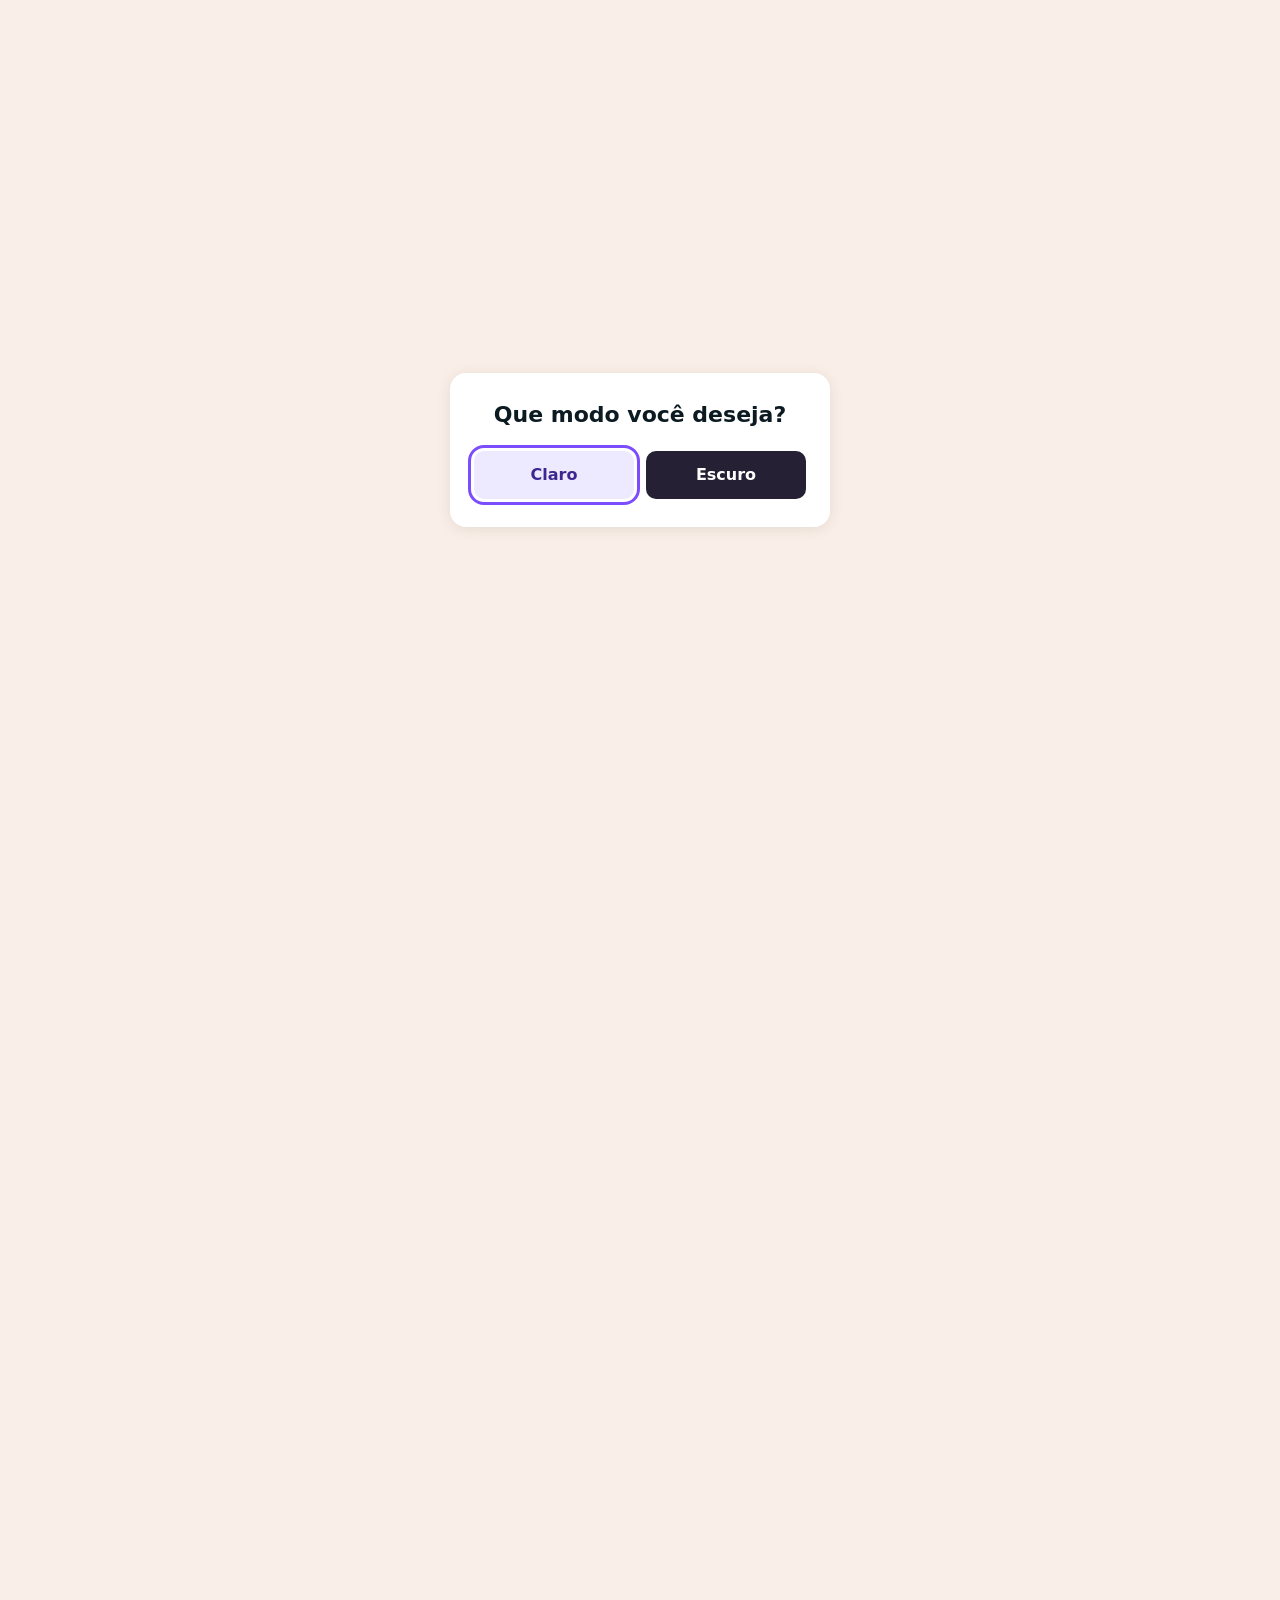
==== commit 1b0c15d7: "Escurecer listras: index.html" ====
--- a/index.html
+++ b/index.html
@@ -1 +1 @@
-<!doctype html> <html lang="pt-BR"><head><meta charset="utf-8"><meta name="viewport" content="width=device-width, initial-scale=1, viewport-fit=cover"><title>Convite Fácil</title><style>#loading-screen{position:fixed;inset:0;z-index:99999;background:#fff8f7;display:flex;flex-direction:column;align-items:center;justify-content:center;gap:15px;color:#663150;font:600 16px system-ui,sans-serif}#loading-screen[hidden]{display:none}#loading-screen .loading-title{font-size:25px;font-weight:750}#loading-screen .loading-spinner{width:32px;height:32px;border:3px solid #e8d9e2;border-top-color:#a2507a;border-radius:50%;animation:loading-spin .8s linear infinite}@keyframes loading-spin{to{transform:rotate(360deg)}}@media(prefers-reduced-motion:reduce){#loading-screen .loading-spinner{animation:none}}</style><link rel="stylesheet" href="https://fonts.googleapis.com/css2?family=Abril+Fatface&amp;family=Pacifico&amp;family=Lobster&amp;family=Caveat&amp;family=Great+Vibes&amp;family=Oswald&amp;family=Raleway&amp;family=Merriweather&amp;family=Lora&amp;family=Bebas+Neue&amp;display=swap"><link rel="stylesheet" href="convite-style.css"><link rel="stylesheet" href="convite-preview-extra.css?v=1"></head><body><div id="loading-screen" role="status" aria-live="polite"><div class="loading-title">Convite Fácil</div><div class="loading-spinner" aria-hidden="true"></div><div>Carregando...</div><div>feito por Chiossi</div></div><noscript><style>#loading-screen{display:none}</style></noscript><script>(function(){var start=Date.now(),screen=document.getElementById('loading-screen');function hide(){screen.hidden=true}window.addEventListener('load',function(){setTimeout(hide,Math.max(0,1000-(Date.now()-start)))});setTimeout(hide,8000)})();</script><header><div class="tag">Convite Fácil</div><h1>Seu convite, do seu jeito</h1><p>Preencha os detalhes e veja o convite ficar pronto.</p></header><main><section class="panel"><h2>Personalizar</h2><div class="hint">Escolha um estilo</div><div class="themes" role="group" aria-label="Estilo do convite"><button type="button" class="theme" data-theme="festa" aria-pressed="true">Celebração Dourada</button><button type="button" class="theme" data-theme="classic" aria-pressed="false">Noite Imperial</button><button type="button" class="theme" data-theme="neon" aria-pressed="false">Noite Estrelada</button><button type="button" class="theme" data-theme="infantil" aria-pressed="false">Mundo Encantado</button><button type="button" class="theme" data-theme="romantico" aria-pressed="false">Doce Romance</button><button type="button" class="theme" data-theme="natureza" aria-pressed="false">Refúgio Botânico</button><button type="button" class="theme" data-theme="praia" aria-pressed="false">Paraíso à Beira-Mar</button><button type="button" class="theme" data-theme="minimalista" aria-pressed="false">Traços Atemporais</button><button type="button" class="theme" data-theme="formatura" aria-pressed="false">Conquista em Ouro</button><button type="button" class="theme" data-theme="casamento" aria-pressed="false">Jardim dos Votos</button><button type="button" class="theme" data-theme="natal" aria-pressed="false">Natal Iluminado</button><button type="button" class="theme" data-theme="halloween" aria-pressed="false">Noite das Bruxas</button><button type="button" class="theme" data-theme="galaxia" aria-pressed="false">Sonho Cósmico</button><button type="button" class="theme" data-theme="floral" aria-pressed="false">Jardim de Peônias</button><button type="button" class="theme" data-theme="brisa" aria-pressed="false">Brisa Azul</button><button type="button" class="theme" data-theme="balada" aria-pressed="false">Festa Prateada</button><button type="button" class="theme" data-theme="arabesco" aria-pressed="false">Arabesco Clássico</button></div><label for="fontChoice">Fonte do convite<select id="fontChoice"><option value="padrao">Padrão</option><option value="condensada">Condensada</option><option value="serifada">Clássica</option><option value="cursiva">Manuscrita</option><option value="mono">Máquina de escrever</option><option value="abril">Abril Fatface</option><option value="pacifico">Pacifico</option><option value="lobster">Lobster</option><option value="caveat">Caveat</option><option value="greatvibes">Great Vibes</option><option value="oswald">Oswald</option><option value="raleway">Raleway</option><option value="merriweather">Merriweather</option><option value="lora">Lora</option><option value="bebas">Bebas Neue</option></select></label><label for="textSize">Tamanho do texto: <output id="textSizeValue" for="textSize">100%</output><input id="textSize" type="range" min="70" max="130" step="5" value="100" aria-describedby="textSizeHint"></label><p id="textSizeHint" class="hint">Ajusta todo o texto do convite.</p><label for="textColor">Cor do texto</label><div class="color-control"><input type="color" id="textColor" value="#663150" aria-describedby="textColorHint"><button type="button" id="resetTextColor" class="secondary">Usar cor do modelo</button></div><p id="textColorHint" class="hint">Escolha uma cor que fique visível no fundo.</p><label for="qrValue">Link ou local para o QR Code (opcional)</label><input id="qrValue" type="text" maxlength="300" inputmode="text" placeholder="Cole um link ou escreva o local" aria-describedby="qrHint"><label class="check"><input id="showQr" type="checkbox"> Mostrar QR Code no convite</label><p class="hint" id="qrHint">Com link, o QR abre a página. Com local, abre a busca no mapa.</p><div id="qrPositionControls" hidden><p class="hint">Arraste o QR na prévia ou ajuste a posição:</p><label for="qrX">Posição horizontal do QR</label><input id="qrX" type="range" min="0" max="100" value="80"><label for="qrY">Posição vertical do QR</label><input id="qrY" type="range" min="0" max="100" value="85"><button type="button" id="resetQrPosition" class="secondary">Restaurar posição do QR</button></div><label for="photoUpload">Foto no convite (opcional)</label><input type="file" id="photoUpload" accept="image/*" aria-describedby="photoHint"><button type="button" id="removePhoto" class="secondary" hidden>Remover foto</button><div id="photoControls" hidden><p class="hint">Arraste a foto na prévia ou use os controles abaixo. Ela pode ficar por cima do texto.</p><label for="photoX">Posição horizontal</label><input type="range" id="photoX" min="0" max="100" value="50" aria-label="Posição horizontal da foto"><label for="photoY">Posição vertical</label><input type="range" id="photoY" min="0" max="100" value="30" aria-label="Posição vertical da foto"><button type="button" id="resetPhotoPosition" class="secondary">Voltar à posição inicial</button></div><p class="hint" id="photoHint" role="status" aria-live="polite">A foto fica no aparelho e aparece no convite gerado.</p><label for="event">Qual é a ocasião?<input id="event" maxlength="45" placeholder="Ex.: Meu aniversário" value="Meu aniversário"></label><label for="name">Nome da pessoa ou evento<input id="name" maxlength="45" placeholder="Ex.: Maria" value="Seu nome"></label><div class="grid"><label for="date">Data<input id="date" type="date"></label><label for="time">Horário<input id="time" type="time"></label></div><label for="place">Local<input id="place" maxlength="100" placeholder="Ex.: Salão de festas"></label><label for="message">Mensagem (opcional)<textarea id="message" maxlength="160" placeholder="Escreva uma mensagem pra seus convidados">Espero você para comemorar comigo!</textarea></label><p class="hint">Os dados ficam nesta tela enquanto ela estiver aberta. Não coloque informações que não quer compartilhar.</p></section><section class="panel"><h2>Prévia do convite</h2><p class="hint">A prévia e a imagem de amostra têm listras. O convite sem listras custa R$ 5 e é entregue pelo WhatsApp após confirmação manual do Pix.</p><div class="hint">Adesivos: toque para adicionar, arraste na prévia e remova abaixo.</div><div class="sticker-options" role="group" aria-label="Adicionar adesivos"><button type="button" class="secondary" data-sticker="🎈" data-name="balão" aria-label="Adicionar balão">🎈</button><button type="button" class="secondary" data-sticker="❤️" data-name="coração" aria-label="Adicionar coração">❤️</button><button type="button" class="secondary" data-sticker="⭐" data-name="estrela" aria-label="Adicionar estrela">⭐</button><button type="button" class="secondary" data-sticker="🎉" data-name="festa" aria-label="Adicionar festa">🎉</button><button type="button" class="secondary" data-sticker="🌸" data-name="flor" aria-label="Adicionar flor">🌸</button></div><div id="stickerList" class="sticker-list" aria-label="Remover adesivos"></div><div class="preview" id="preview"><span id="photoSpacer" class="photo-spacer" aria-hidden="true" hidden></span><img id="previewPhoto" class="person-photo" alt="Foto do convite. Arraste para mudar a posição." hidden><small>Você está convidado</small><h3 id="pName">Seu nome</h3><div class="event" id="pEvent">Meu aniversário</div><div class="detail" id="pDate">Data e horário a definir</div><div class="detail" id="pPlace">Local a definir</div><div class="message" id="pMessage">Espero você para comemorar comigo!</div><img id="previewQr" class="qr-code" alt="QR Code do convite" hidden><span class="preview-stripes" aria-hidden="true"></span></div><p class="hint" style="text-align:center">feito por José</p><p class="hint">Arraste cada texto na prévia ou ajuste a posição aqui:</p><label for="moveTextSelect">Texto para mover<select id="moveTextSelect"><option value="0">Você está convidado</option><option value="1">Nome</option><option value="2">Ocasião</option><option value="3">Data e horário</option><option value="4">Local</option><option value="5">Mensagem</option></select></label><label for="moveTextX">Posição horizontal do texto<input id="moveTextX" type="range" min="0" max="100" value="50"></label><label for="moveTextY">Posição vertical do texto<input id="moveTextY" type="range" min="0" max="100" value="50"></label><button type="button" class="secondary" id="resetTextPositions">Restaurar posições dos textos</button><div class="actions"><button type="button" class="primary" id="download">Baixar prévia com listras</button><button type="button" class="secondary" id="shareImage">Compartilhar prévia com listras</button><button type="button" class="secondary" id="share">Pedir por WhatsApp • R$ 5</button></div><p class="status" id="status" role="status" aria-live="polite"></p><div id="result" hidden><p><strong>Segure a imagem</strong> e escolha salvar ou compartilhar no menu do celular.</p><img id="resultImg" alt="Seu convite pronto para salvar" style="display:block;width:100%;border-radius:14px;-webkit-touch-callout:default"></div><p class="hint">Após tocar em Pedir por WhatsApp, envie a mensagem, a prévia com listras e, se usou foto, a foto original. Você receberá as instruções de Pix no WhatsApp. O pagamento é conferido manualmente antes da entrega. Os dados do convite serão incluídos na mensagem para você revisar antes de enviar.</p></section></main><footer>Convite Fácil • Convite sem listras por R$ 5 • Pagamento confirmado manualmente</footer><script src="qr-local-1.js"></script><script src="qr-local-2.js"></script><script src="qr-local-3.js"></script><script src="convite-photo-position.js"></script><script src="convite-texto-mover.js"></script><script src="convite-adesivos.js?v=1"></script><script src="convite-app-qr.js?v=temas20261122"></script><script src="qr-position.js"></script></body></html>+<!doctype html> <html lang="pt-BR"><head><meta charset="utf-8"><meta name="viewport" content="width=device-width, initial-scale=1, viewport-fit=cover"><title>Convite Fácil</title><style>#loading-screen{position:fixed;inset:0;z-index:99999;background:#fff8f7;display:flex;flex-direction:column;align-items:center;justify-content:center;gap:15px;color:#663150;font:600 16px system-ui,sans-serif}#loading-screen[hidden]{display:none}#loading-screen .loading-title{font-size:25px;font-weight:750}#loading-screen .loading-spinner{width:32px;height:32px;border:3px solid #e8d9e2;border-top-color:#a2507a;border-radius:50%;animation:loading-spin .8s linear infinite}@keyframes loading-spin{to{transform:rotate(360deg)}}@media(prefers-reduced-motion:reduce){#loading-screen .loading-spinner{animation:none}}</style><link rel="stylesheet" href="https://fonts.googleapis.com/css2?family=Abril+Fatface&amp;family=Pacifico&amp;family=Lobster&amp;family=Caveat&amp;family=Great+Vibes&amp;family=Oswald&amp;family=Raleway&amp;family=Merriweather&amp;family=Lora&amp;family=Bebas+Neue&amp;display=swap"><link rel="stylesheet" href="convite-style.css"><link rel="stylesheet" href="convite-preview-extra.css?v=listras2"></head><body><div id="loading-screen" role="status" aria-live="polite"><div class="loading-title">Convite Fácil</div><div class="loading-spinner" aria-hidden="true"></div><div>Carregando...</div><div>feito por Chiossi</div></div><noscript><style>#loading-screen{display:none}</style></noscript><script>(function(){var start=Date.now(),screen=document.getElementById('loading-screen');function hide(){screen.hidden=true}window.addEventListener('load',function(){setTimeout(hide,Math.max(0,1000-(Date.now()-start)))});setTimeout(hide,8000)})();</script><header><div class="tag">Convite Fácil</div><h1>Seu convite, do seu jeito</h1><p>Preencha os detalhes e veja o convite ficar pronto.</p></header><main><section class="panel"><h2>Personalizar</h2><div class="hint">Escolha um estilo</div><div class="themes" role="group" aria-label="Estilo do convite"><button type="button" class="theme" data-theme="festa" aria-pressed="true">Celebração Dourada</button><button type="button" class="theme" data-theme="classic" aria-pressed="false">Noite Imperial</button><button type="button" class="theme" data-theme="neon" aria-pressed="false">Noite Estrelada</button><button type="button" class="theme" data-theme="infantil" aria-pressed="false">Mundo Encantado</button><button type="button" class="theme" data-theme="romantico" aria-pressed="false">Doce Romance</button><button type="button" class="theme" data-theme="natureza" aria-pressed="false">Refúgio Botânico</button><button type="button" class="theme" data-theme="praia" aria-pressed="false">Paraíso à Beira-Mar</button><button type="button" class="theme" data-theme="minimalista" aria-pressed="false">Traços Atemporais</button><button type="button" class="theme" data-theme="formatura" aria-pressed="false">Conquista em Ouro</button><button type="button" class="theme" data-theme="casamento" aria-pressed="false">Jardim dos Votos</button><button type="button" class="theme" data-theme="natal" aria-pressed="false">Natal Iluminado</button><button type="button" class="theme" data-theme="halloween" aria-pressed="false">Noite das Bruxas</button><button type="button" class="theme" data-theme="galaxia" aria-pressed="false">Sonho Cósmico</button><button type="button" class="theme" data-theme="floral" aria-pressed="false">Jardim de Peônias</button><button type="button" class="theme" data-theme="brisa" aria-pressed="false">Brisa Azul</button><button type="button" class="theme" data-theme="balada" aria-pressed="false">Festa Prateada</button><button type="button" class="theme" data-theme="arabesco" aria-pressed="false">Arabesco Clássico</button></div><label for="fontChoice">Fonte do convite<select id="fontChoice"><option value="padrao">Padrão</option><option value="condensada">Condensada</option><option value="serifada">Clássica</option><option value="cursiva">Manuscrita</option><option value="mono">Máquina de escrever</option><option value="abril">Abril Fatface</option><option value="pacifico">Pacifico</option><option value="lobster">Lobster</option><option value="caveat">Caveat</option><option value="greatvibes">Great Vibes</option><option value="oswald">Oswald</option><option value="raleway">Raleway</option><option value="merriweather">Merriweather</option><option value="lora">Lora</option><option value="bebas">Bebas Neue</option></select></label><label for="textSize">Tamanho do texto: <output id="textSizeValue" for="textSize">100%</output><input id="textSize" type="range" min="70" max="130" step="5" value="100" aria-describedby="textSizeHint"></label><p id="textSizeHint" class="hint">Ajusta todo o texto do convite.</p><label for="textColor">Cor do texto</label><div class="color-control"><input type="color" id="textColor" value="#663150" aria-describedby="textColorHint"><button type="button" id="resetTextColor" class="secondary">Usar cor do modelo</button></div><p id="textColorHint" class="hint">Escolha uma cor que fique visível no fundo.</p><label for="qrValue">Link ou local para o QR Code (opcional)</label><input id="qrValue" type="text" maxlength="300" inputmode="text" placeholder="Cole um link ou escreva o local" aria-describedby="qrHint"><label class="check"><input id="showQr" type="checkbox"> Mostrar QR Code no convite</label><p class="hint" id="qrHint">Com link, o QR abre a página. Com local, abre a busca no mapa.</p><div id="qrPositionControls" hidden><p class="hint">Arraste o QR na prévia ou ajuste a posição:</p><label for="qrX">Posição horizontal do QR</label><input id="qrX" type="range" min="0" max="100" value="80"><label for="qrY">Posição vertical do QR</label><input id="qrY" type="range" min="0" max="100" value="85"><button type="button" id="resetQrPosition" class="secondary">Restaurar posição do QR</button></div><label for="photoUpload">Foto no convite (opcional)</label><input type="file" id="photoUpload" accept="image/*" aria-describedby="photoHint"><button type="button" id="removePhoto" class="secondary" hidden>Remover foto</button><div id="photoControls" hidden><p class="hint">Arraste a foto na prévia ou use os controles abaixo. Ela pode ficar por cima do texto.</p><label for="photoX">Posição horizontal</label><input type="range" id="photoX" min="0" max="100" value="50" aria-label="Posição horizontal da foto"><label for="photoY">Posição vertical</label><input type="range" id="photoY" min="0" max="100" value="30" aria-label="Posição vertical da foto"><button type="button" id="resetPhotoPosition" class="secondary">Voltar à posição inicial</button></div><p class="hint" id="photoHint" role="status" aria-live="polite">A foto fica no aparelho e aparece no convite gerado.</p><label for="event">Qual é a ocasião?<input id="event" maxlength="45" placeholder="Ex.: Meu aniversário" value="Meu aniversário"></label><label for="name">Nome da pessoa ou evento<input id="name" maxlength="45" placeholder="Ex.: Maria" value="Seu nome"></label><div class="grid"><label for="date">Data<input id="date" type="date"></label><label for="time">Horário<input id="time" type="time"></label></div><label for="place">Local<input id="place" maxlength="100" placeholder="Ex.: Salão de festas"></label><label for="message">Mensagem (opcional)<textarea id="message" maxlength="160" placeholder="Escreva uma mensagem pra seus convidados">Espero você para comemorar comigo!</textarea></label><p class="hint">Os dados ficam nesta tela enquanto ela estiver aberta. Não coloque informações que não quer compartilhar.</p></section><section class="panel"><h2>Prévia do convite</h2><p class="hint">A prévia e a imagem de amostra têm listras. O convite sem listras custa R$ 5 e é entregue pelo WhatsApp após confirmação manual do Pix.</p><div class="hint">Adesivos: toque para adicionar, arraste na prévia e remova abaixo.</div><div class="sticker-options" role="group" aria-label="Adicionar adesivos"><button type="button" class="secondary" data-sticker="🎈" data-name="balão" aria-label="Adicionar balão">🎈</button><button type="button" class="secondary" data-sticker="❤️" data-name="coração" aria-label="Adicionar coração">❤️</button><button type="button" class="secondary" data-sticker="⭐" data-name="estrela" aria-label="Adicionar estrela">⭐</button><button type="button" class="secondary" data-sticker="🎉" data-name="festa" aria-label="Adicionar festa">🎉</button><button type="button" class="secondary" data-sticker="🌸" data-name="flor" aria-label="Adicionar flor">🌸</button></div><div id="stickerList" class="sticker-list" aria-label="Remover adesivos"></div><div class="preview" id="preview"><span id="photoSpacer" class="photo-spacer" aria-hidden="true" hidden></span><img id="previewPhoto" class="person-photo" alt="Foto do convite. Arraste para mudar a posição." hidden><small>Você está convidado</small><h3 id="pName">Seu nome</h3><div class="event" id="pEvent">Meu aniversário</div><div class="detail" id="pDate">Data e horário a definir</div><div class="detail" id="pPlace">Local a definir</div><div class="message" id="pMessage">Espero você para comemorar comigo!</div><img id="previewQr" class="qr-code" alt="QR Code do convite" hidden><span class="preview-stripes" aria-hidden="true"></span></div><p class="hint" style="text-align:center">feito por José</p><p class="hint">Arraste cada texto na prévia ou ajuste a posição aqui:</p><label for="moveTextSelect">Texto para mover<select id="moveTextSelect"><option value="0">Você está convidado</option><option value="1">Nome</option><option value="2">Ocasião</option><option value="3">Data e horário</option><option value="4">Local</option><option value="5">Mensagem</option></select></label><label for="moveTextX">Posição horizontal do texto<input id="moveTextX" type="range" min="0" max="100" value="50"></label><label for="moveTextY">Posição vertical do texto<input id="moveTextY" type="range" min="0" max="100" value="50"></label><button type="button" class="secondary" id="resetTextPositions">Restaurar posições dos textos</button><div class="actions"><button type="button" class="primary" id="download">Baixar prévia com listras</button><button type="button" class="secondary" id="shareImage">Compartilhar prévia com listras</button><button type="button" class="secondary" id="share">Pedir por WhatsApp • R$ 5</button></div><p class="status" id="status" role="status" aria-live="polite"></p><div id="result" hidden><p><strong>Segure a imagem</strong> e escolha salvar ou compartilhar no menu do celular.</p><img id="resultImg" alt="Seu convite pronto para salvar" style="display:block;width:100%;border-radius:14px;-webkit-touch-callout:default"></div><p class="hint">Após tocar em Pedir por WhatsApp, envie a mensagem, a prévia com listras e, se usou foto, a foto original. Você receberá as instruções de Pix no WhatsApp. O pagamento é conferido manualmente antes da entrega. Os dados do convite serão incluídos na mensagem para você revisar antes de enviar.</p></section></main><footer>Convite Fácil • Convite sem listras por R$ 5 • Pagamento confirmado manualmente</footer><script src="qr-local-1.js"></script><script src="qr-local-2.js"></script><script src="qr-local-3.js"></script><script src="convite-photo-position.js"></script><script src="convite-texto-mover.js"></script><script src="convite-adesivos.js?v=1"></script><script src="convite-app-qr.js?v=listras2"></script><script src="qr-position.js"></script></body></html>
--- a/convite-style.css
+++ b/convite-style.css
@@ -1,2 +1,4 @@
 
 :root{--page:#faefe8;--card:#fff;--ink:#0c1a22;--muted:#394750;--faint:#637078;--line:#d9d4d1;--accent:#7b4dfd;--accentText:#6a49d3;--soft:#dddbff;--link:#5a41b1;--success:#477900;--error:#c20d3f}*{box-sizing:border-box}body{margin:0;background:var(--page);font:16px/1.5 system-ui,-apple-system,sans-serif;color:var(--ink)}header{max-width:1020px;margin:auto;padding:28px 20px 12px}header .tag{font-size:13px;font-weight:700;color:var(--accentText);letter-spacing:.1em;text-transform:uppercase}h1{margin:4px 0;font-size:32px;line-height:1.25;letter-spacing:-1px}header p{margin:4px 0;color:var(--muted)}main{max-width:1020px;margin:auto;padding:16px 20px 48px;display:grid;grid-template-columns:1fr 1fr;gap:20px;align-items:start}.panel{background:var(--card);border-radius:16px;box-shadow:0 2px 8px rgba(51,35,30,.05);padding:24px}h2{margin:0 0 14px;font-size:22px;line-height:1.3}.hint,.muted{color:var(--faint);font-size:13px}.grid{display:grid;grid-template-columns:1fr 1fr;gap:12px}label{display:block;font-weight:650;font-size:14px;margin-top:14px}input,textarea,select{margin-top:6px;width:100%;border:1px solid #cbc6c5;border-radius:10px;padding:12px;background:white;color:var(--ink);font:inherit}input:focus,textarea:focus,select:focus{outline:2px solid var(--accent);outline-offset:1px}textarea{resize:vertical;min-height:72px}.themes{display:flex;gap:8px;flex-wrap:wrap}.theme{padding:9px 12px;background:#f4f1f1;color:var(--ink);border:1px solid transparent;border-radius:999px;font-weight:650}.theme[aria-pressed=true]{border-color:var(--accent);background:var(--soft);color:var(--accentText)}button{cursor:pointer;font:inherit;border:0}.preview{aspect-ratio:4/5;min-height:360px;border-radius:14px;padding:24px;display:flex;flex-direction:column;align-items:center;justify-content:center;text-align:center;overflow:hidden;position:relative;background:#f9d8e6;color:#663150}.preview::before,.preview::after{position:absolute;font-size:60px;opacity:.3}.preview::before{content:'✦';top:14px;left:24px}.preview::after{content:'✦';bottom:10px;right:24px}.preview.classic{background:#f5eee2;color:#58463a}.preview.neon{background:#1c1837;color:#f2eaff}.preview.infantil{background:#fff2c8;color:#73501b}.preview.infantil::before,.preview.infantil::after{content:'☀'}.preview.romantico{background:#ffe9e8;color:#9a3d57}.preview.romantico::before,.preview.romantico::after{content:'♥'}.preview.natureza{background:#e5f0df;color:#355b3c}.preview.natureza::before,.preview.natureza::after{content:'❀'}.preview.praia{background:#dff4f5;color:#175d70}.preview.praia::before,.preview.praia::after{content:'☼'}.preview.minimalista{background:#f2f2f2;color:#303030}.preview.minimalista::before,.preview.minimalista::after{content:'◇'}.preview.formatura{background:#12253d;color:#f6dfad}.preview.formatura::before,.preview.formatura::after{content:'★'}.preview.casamento{background:#f9f1e9;color:#8a6551}.preview.casamento::before,.preview.casamento::after{content:'♡'}.preview.natal{background:#e9f3e8;color:#27563a}.preview.natal::before,.preview.natal::after{content:'✶'}.preview.halloween{background:#271c31;color:#ffb95b}.preview.halloween::before,.preview.halloween::after{content:'☾'}.preview.galaxia{background:#171d47;color:#d1c5ff}.preview.galaxia::before,.preview.galaxia::after{content:'✧'}.preview.floral{background:#fbeaf1;color:#954f73}.preview.floral::before,.preview.floral::after{content:'❁'}.preview small{letter-spacing:.19em;text-transform:uppercase;font-weight:800}.preview h3{font-size:clamp(28px,5vw,46px);line-height:1.1;overflow-wrap:anywhere;margin:20px 0 12px;max-width:100%}.preview .event{font-size:20px;font-weight:700}.preview .detail{margin:6px 0;overflow-wrap:anywhere;max-width:100%}.preview .message{font-size:14px;margin-top:14px;white-space:pre-wrap;overflow-wrap:anywhere}.actions{display:grid;grid-template-columns:1fr 1fr;gap:10px;margin-top:16px}.primary,.secondary{padding:12px;border-radius:10px;font-weight:750}.primary{background:var(--accent);color:white}.secondary{background:#ede9fe;color:#4c31ad}.status{font-size:13px;color:var(--muted);min-height:20px;margin:8px 0 0}footer{max-width:1020px;margin:auto;padding:0 20px 28px;color:var(--faint);font-size:12px}@media(max-width:700px){main{grid-template-columns:1fr}.panel{padding:18px}.preview{min-height:330px}}
+
+body.choosing-mode header,body.choosing-mode main,body.choosing-mode footer{visibility:hidden}#mode-screen[hidden]{display:none}#mode-screen{position:fixed;inset:0;z-index:99998;display:flex;align-items:center;justify-content:center;padding:24px;background:#faefe8;color:#0c1a22;font:16px/1.5 system-ui,-apple-system,sans-serif}.mode-card{width:min(100%,380px);padding:28px 24px;background:#fff;border-radius:16px;box-shadow:0 2px 14px rgba(51,35,30,.1);text-align:center}.mode-card h2{font-size:22px;margin:0 0 22px}.mode-actions{display:grid;grid-template-columns:1fr 1fr;gap:12px}.mode-actions button{min-height:48px;padding:12px;border-radius:10px;font-weight:700;background:#ede9fe;color:#3d268f}.mode-actions button:last-child{background:#252033;color:#fff}.mode-actions button:focus-visible{outline:3px solid #7b4dfd;outline-offset:3px}body[data-mode=dark]{--page:#14131b;--card:#24232d;--ink:#f4f2f8;--muted:#dedbe7;--faint:#c1bdca;--line:#595667;--accent:#a990ff;--accentText:#d8caff;--soft:#483b6e;--link:#d0c0ff;background:var(--page);color:var(--ink);color-scheme:dark}body[data-mode=dark] .panel{box-shadow:0 2px 8px rgba(0,0,0,.22)}body[data-mode=dark] input:not([type=color]),body[data-mode=dark] textarea,body[data-mode=dark] select{background:#34313e;border-color:#716b7c;color:#fff}body[data-mode=dark] .theme{background:#393643;color:#f4f2f8;border-color:#595667}body[data-mode=dark] .theme[aria-pressed=true]{background:#514279;color:#fff;border-color:#cfbfff}body[data-mode=dark] .secondary{background:#44385f;color:#f5f0ff}body[data-mode=dark] .primary{background:#b5a0ff;color:#1c1337}body[data-mode=dark] button:focus-visible{outline:3px solid #d2c2ff;outline-offset:2px}
--- a/convite-preview-extra.css
+++ b/convite-preview-extra.css
@@ -1 +1 @@
-.preview.image-theme{background-size:100% 100%;background-position:center;padding:14% 18%}.preview.image-theme:before,.preview.image-theme:after{display:none}.preview small{font-size:calc(13.333px * var(--text-scale,1))}.preview h3{font-size:calc(clamp(28px,5vw,46px) * var(--text-scale,1))}.preview .event{font-size:calc(20px * var(--text-scale,1))}.preview .detail{font-size:calc(16px * var(--text-scale,1))}.preview .message{font-size:calc(14px * var(--text-scale,1))}input[type=range]{padding:0;accent-color:var(--accent)}.color-control{display:flex;align-items:center;gap:10px;margin-top:6px}.color-control input[type=color]{width:64px;height:44px;padding:3px;margin:0;cursor:pointer}.color-control button{font-size:14px}.preview::before,.preview::after{color:var(--ornament-color,inherit)}.preview .person-photo,.preview .photo-spacer{width:clamp(64px,28%,110px);aspect-ratio:1;flex-shrink:0}.preview .photo-spacer{display:block;margin:0 0 12px}.preview .person-photo{position:absolute;left:50%;top:30%;transform:translate(-50%,-50%);object-fit:cover;border-radius:50%;border:3px solid white;box-shadow:0 2px 8px #0003;touch-action:none;cursor:grab;z-index:2}.preview .person-photo:active{cursor:grabbing}.preview .person-photo[hidden],.preview .photo-spacer[hidden],#removePhoto[hidden],#photoControls[hidden]{display:none}#removePhoto{margin-top:8px}.preview .qr-code{position:absolute;right:18px;bottom:18px;width:25%;max-width:130px;min-width:76px;aspect-ratio:1;background:#fff;padding:7px;border-radius:8px;box-sizing:border-box;z-index:4;object-fit:contain;touch-action:none;cursor:grab}.preview .qr-code:active{cursor:grabbing}.preview .qr-code[hidden]{display:none}.preview .draggable-text{position:relative;z-index:1;touch-action:none;cursor:grab}.preview .draggable-text:active{cursor:grabbing}.preview .preview-stripes{position:absolute;inset:0;z-index:50;pointer-events:none;border-radius:inherit;background:repeating-linear-gradient(135deg,rgba(35,35,35,.40) 0 12px,rgba(255,255,255,.32) 12px 21px,transparent 21px 52px)}.sticker-options,.sticker-list{display:flex;flex-wrap:wrap;gap:8px;margin:8px 0}.sticker-options button{font-size:25px;min-width:48px;padding:6px}.sticker-list button{font-size:13px;padding:6px 10px}.preview .sticker{position:absolute;z-index:3;transform:translate(-50%,-50%);font:normal 40px/1 "Apple Color Emoji","Segoe UI Emoji","Noto Color Emoji",sans-serif;touch-action:none;cursor:grab;user-select:none}.preview .sticker:active{cursor:grabbing}+.preview.image-theme{background-size:100% 100%;background-position:center;padding:14% 18%}.preview.image-theme:before,.preview.image-theme:after{display:none}.preview small{font-size:calc(13.333px * var(--text-scale,1))}.preview h3{font-size:calc(clamp(28px,5vw,46px) * var(--text-scale,1))}.preview .event{font-size:calc(20px * var(--text-scale,1))}.preview .detail{font-size:calc(16px * var(--text-scale,1))}.preview .message{font-size:calc(14px * var(--text-scale,1))}input[type=range]{padding:0;accent-color:var(--accent)}.color-control{display:flex;align-items:center;gap:10px;margin-top:6px}.color-control input[type=color]{width:64px;height:44px;padding:3px;margin:0;cursor:pointer}.color-control button{font-size:14px}.preview::before,.preview::after{color:var(--ornament-color,inherit)}.preview .person-photo,.preview .photo-spacer{width:clamp(64px,28%,110px);aspect-ratio:1;flex-shrink:0}.preview .photo-spacer{display:block;margin:0 0 12px}.preview .person-photo{position:absolute;left:50%;top:30%;transform:translate(-50%,-50%);object-fit:cover;border-radius:50%;border:3px solid white;box-shadow:0 2px 8px #0003;touch-action:none;cursor:grab;z-index:2}.preview .person-photo:active{cursor:grabbing}.preview .person-photo[hidden],.preview .photo-spacer[hidden],#removePhoto[hidden],#photoControls[hidden]{display:none}#removePhoto{margin-top:8px}.preview .qr-code{position:absolute;right:18px;bottom:18px;width:25%;max-width:130px;min-width:76px;aspect-ratio:1;background:#fff;padding:7px;border-radius:8px;box-sizing:border-box;z-index:4;object-fit:contain;touch-action:none;cursor:grab}.preview .qr-code:active{cursor:grabbing}.preview .qr-code[hidden]{display:none}.preview .draggable-text{position:relative;z-index:1;touch-action:none;cursor:grab}.preview .draggable-text:active{cursor:grabbing}.preview .preview-stripes{position:absolute;inset:0;z-index:50;pointer-events:none;border-radius:inherit;background:repeating-linear-gradient(135deg,rgba(0,0,0,.65) 0 12px,rgba(255,255,255,.32) 12px 21px,transparent 21px 52px)}.sticker-options,.sticker-list{display:flex;flex-wrap:wrap;gap:8px;margin:8px 0}.sticker-options button{font-size:25px;min-width:48px;padding:6px}.sticker-list button{font-size:13px;padding:6px 10px}.preview .sticker{position:absolute;z-index:3;transform:translate(-50%,-50%);font:normal 40px/1 "Apple Color Emoji","Segoe UI Emoji","Noto Color Emoji",sans-serif;touch-action:none;cursor:grab;user-select:none}.preview .sticker:active{cursor:grabbing}
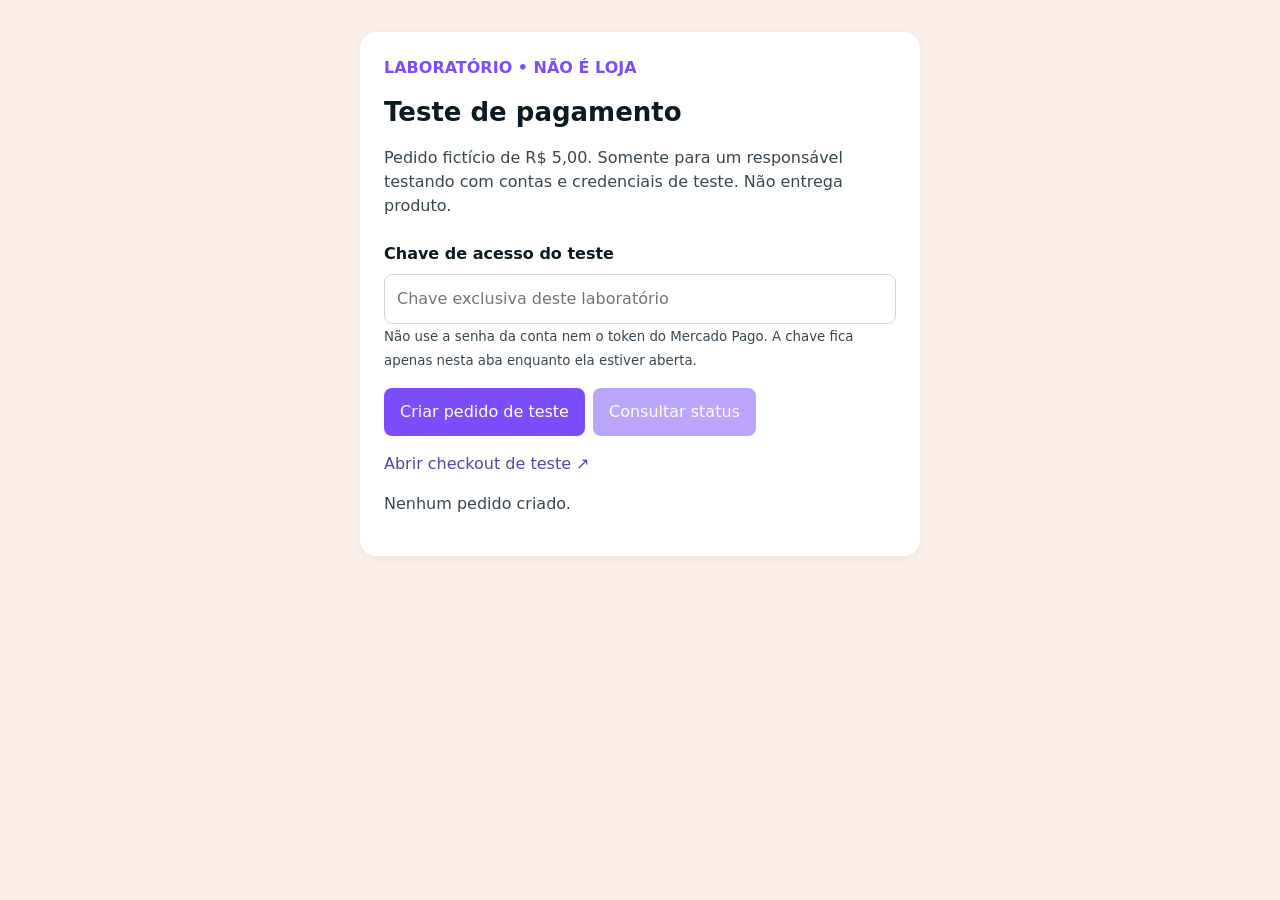
==== commit bd97f6fd: "Criar laboratório protegido de pagamento" ====
--- a/index.html
+++ b/index.html
@@ -1 +1,9 @@
-<!doctype html> <html lang="pt-BR"><head><meta charset="utf-8"><meta name="viewport" content="width=device-width, initial-scale=1, viewport-fit=cover"><title>Convite Fácil</title><style>#loading-screen{position:fixed;inset:0;z-index:99999;background:#fff8f7;display:flex;flex-direction:column;align-items:center;justify-content:center;gap:15px;color:#663150;font:600 16px system-ui,sans-serif}#loading-screen[hidden]{display:none}#loading-screen .loading-title{font-size:25px;font-weight:750}#loading-screen .loading-spinner{width:32px;height:32px;border:3px solid #e8d9e2;border-top-color:#a2507a;border-radius:50%;animation:loading-spin .8s linear infinite}@keyframes loading-spin{to{transform:rotate(360deg)}}@media(prefers-reduced-motion:reduce){#loading-screen .loading-spinner{animation:none}}</style><link rel="stylesheet" href="https://fonts.googleapis.com/css2?family=Abril+Fatface&amp;family=Pacifico&amp;family=Lobster&amp;family=Caveat&amp;family=Great+Vibes&amp;family=Oswald&amp;family=Raleway&amp;family=Merriweather&amp;family=Lora&amp;family=Bebas+Neue&amp;display=swap"><link rel="stylesheet" href="convite-style.css"><link rel="stylesheet" href="convite-preview-extra.css?v=listras2"></head><body><div id="loading-screen" role="status" aria-live="polite"><div class="loading-title">Convite Fácil</div><div class="loading-spinner" aria-hidden="true"></div><div>Carregando...</div><div>feito por Chiossi</div></div><noscript><style>#loading-screen{display:none}</style></noscript><script>(function(){var start=Date.now(),screen=document.getElementById('loading-screen');function hide(){screen.hidden=true}window.addEventListener('load',function(){setTimeout(hide,Math.max(0,1000-(Date.now()-start)))});setTimeout(hide,8000)})();</script><header><div class="tag">Convite Fácil</div><h1>Seu convite, do seu jeito</h1><p>Preencha os detalhes e veja o convite ficar pronto.</p></header><main><section class="panel"><h2>Personalizar</h2><div class="hint">Escolha um estilo</div><div class="themes" role="group" aria-label="Estilo do convite"><button type="button" class="theme" data-theme="festa" aria-pressed="true">Celebração Dourada</button><button type="button" class="theme" data-theme="classic" aria-pressed="false">Noite Imperial</button><button type="button" class="theme" data-theme="neon" aria-pressed="false">Noite Estrelada</button><button type="button" class="theme" data-theme="infantil" aria-pressed="false">Mundo Encantado</button><button type="button" class="theme" data-theme="romantico" aria-pressed="false">Doce Romance</button><button type="button" class="theme" data-theme="natureza" aria-pressed="false">Refúgio Botânico</button><button type="button" class="theme" data-theme="praia" aria-pressed="false">Paraíso à Beira-Mar</button><button type="button" class="theme" data-theme="minimalista" aria-pressed="false">Traços Atemporais</button><button type="button" class="theme" data-theme="formatura" aria-pressed="false">Conquista em Ouro</button><button type="button" class="theme" data-theme="casamento" aria-pressed="false">Jardim dos Votos</button><button type="button" class="theme" data-theme="natal" aria-pressed="false">Natal Iluminado</button><button type="button" class="theme" data-theme="halloween" aria-pressed="false">Noite das Bruxas</button><button type="button" class="theme" data-theme="galaxia" aria-pressed="false">Sonho Cósmico</button><button type="button" class="theme" data-theme="floral" aria-pressed="false">Jardim de Peônias</button><button type="button" class="theme" data-theme="brisa" aria-pressed="false">Brisa Azul</button><button type="button" class="theme" data-theme="balada" aria-pressed="false">Festa Prateada</button><button type="button" class="theme" data-theme="arabesco" aria-pressed="false">Arabesco Clássico</button></div><label for="fontChoice">Fonte do convite<select id="fontChoice"><option value="padrao">Padrão</option><option value="condensada">Condensada</option><option value="serifada">Clássica</option><option value="cursiva">Manuscrita</option><option value="mono">Máquina de escrever</option><option value="abril">Abril Fatface</option><option value="pacifico">Pacifico</option><option value="lobster">Lobster</option><option value="caveat">Caveat</option><option value="greatvibes">Great Vibes</option><option value="oswald">Oswald</option><option value="raleway">Raleway</option><option value="merriweather">Merriweather</option><option value="lora">Lora</option><option value="bebas">Bebas Neue</option></select></label><label for="textSize">Tamanho do texto: <output id="textSizeValue" for="textSize">100%</output><input id="textSize" type="range" min="70" max="130" step="5" value="100" aria-describedby="textSizeHint"></label><p id="textSizeHint" class="hint">Ajusta todo o texto do convite.</p><label for="textColor">Cor do texto</label><div class="color-control"><input type="color" id="textColor" value="#663150" aria-describedby="textColorHint"><button type="button" id="resetTextColor" class="secondary">Usar cor do modelo</button></div><p id="textColorHint" class="hint">Escolha uma cor que fique visível no fundo.</p><label for="qrValue">Link ou local para o QR Code (opcional)</label><input id="qrValue" type="text" maxlength="300" inputmode="text" placeholder="Cole um link ou escreva o local" aria-describedby="qrHint"><label class="check"><input id="showQr" type="checkbox"> Mostrar QR Code no convite</label><p class="hint" id="qrHint">Com link, o QR abre a página. Com local, abre a busca no mapa.</p><div id="qrPositionControls" hidden><p class="hint">Arraste o QR na prévia ou ajuste a posição:</p><label for="qrX">Posição horizontal do QR</label><input id="qrX" type="range" min="0" max="100" value="80"><label for="qrY">Posição vertical do QR</label><input id="qrY" type="range" min="0" max="100" value="85"><button type="button" id="resetQrPosition" class="secondary">Restaurar posição do QR</button></div><label for="photoUpload">Foto no convite (opcional)</label><input type="file" id="photoUpload" accept="image/*" aria-describedby="photoHint"><button type="button" id="removePhoto" class="secondary" hidden>Remover foto</button><div id="photoControls" hidden><p class="hint">Arraste a foto na prévia ou use os controles abaixo. Ela pode ficar por cima do texto.</p><label for="photoX">Posição horizontal</label><input type="range" id="photoX" min="0" max="100" value="50" aria-label="Posição horizontal da foto"><label for="photoY">Posição vertical</label><input type="range" id="photoY" min="0" max="100" value="30" aria-label="Posição vertical da foto"><button type="button" id="resetPhotoPosition" class="secondary">Voltar à posição inicial</button></div><p class="hint" id="photoHint" role="status" aria-live="polite">A foto fica no aparelho e aparece no convite gerado.</p><label for="event">Qual é a ocasião?<input id="event" maxlength="45" placeholder="Ex.: Meu aniversário" value="Meu aniversário"></label><label for="name">Nome da pessoa ou evento<input id="name" maxlength="45" placeholder="Ex.: Maria" value="Seu nome"></label><div class="grid"><label for="date">Data<input id="date" type="date"></label><label for="time">Horário<input id="time" type="time"></label></div><label for="place">Local<input id="place" maxlength="100" placeholder="Ex.: Salão de festas"></label><label for="message">Mensagem (opcional)<textarea id="message" maxlength="160" placeholder="Escreva uma mensagem pra seus convidados">Espero você para comemorar comigo!</textarea></label><p class="hint">Os dados ficam nesta tela enquanto ela estiver aberta. Não coloque informações que não quer compartilhar.</p></section><section class="panel"><h2>Prévia do convite</h2><p class="hint">A prévia e a imagem de amostra têm listras. O convite sem listras custa R$ 5 e é entregue pelo WhatsApp após confirmação manual do Pix.</p><div class="hint">Adesivos: toque para adicionar, arraste na prévia e remova abaixo.</div><div class="sticker-options" role="group" aria-label="Adicionar adesivos"><button type="button" class="secondary" data-sticker="🎈" data-name="balão" aria-label="Adicionar balão">🎈</button><button type="button" class="secondary" data-sticker="❤️" data-name="coração" aria-label="Adicionar coração">❤️</button><button type="button" class="secondary" data-sticker="⭐" data-name="estrela" aria-label="Adicionar estrela">⭐</button><button type="button" class="secondary" data-sticker="🎉" data-name="festa" aria-label="Adicionar festa">🎉</button><button type="button" class="secondary" data-sticker="🌸" data-name="flor" aria-label="Adicionar flor">🌸</button></div><div id="stickerList" class="sticker-list" aria-label="Remover adesivos"></div><div class="preview" id="preview"><span id="photoSpacer" class="photo-spacer" aria-hidden="true" hidden></span><img id="previewPhoto" class="person-photo" alt="Foto do convite. Arraste para mudar a posição." hidden><small>Você está convidado</small><h3 id="pName">Seu nome</h3><div class="event" id="pEvent">Meu aniversário</div><div class="detail" id="pDate">Data e horário a definir</div><div class="detail" id="pPlace">Local a definir</div><div class="message" id="pMessage">Espero você para comemorar comigo!</div><img id="previewQr" class="qr-code" alt="QR Code do convite" hidden><span class="preview-stripes" aria-hidden="true"></span></div><p class="hint" style="text-align:center">feito por José</p><p class="hint">Arraste cada texto na prévia ou ajuste a posição aqui:</p><label for="moveTextSelect">Texto para mover<select id="moveTextSelect"><option value="0">Você está convidado</option><option value="1">Nome</option><option value="2">Ocasião</option><option value="3">Data e horário</option><option value="4">Local</option><option value="5">Mensagem</option></select></label><label for="moveTextX">Posição horizontal do texto<input id="moveTextX" type="range" min="0" max="100" value="50"></label><label for="moveTextY">Posição vertical do texto<input id="moveTextY" type="range" min="0" max="100" value="50"></label><button type="button" class="secondary" id="resetTextPositions">Restaurar posições dos textos</button><div class="actions"><button type="button" class="primary" id="download">Baixar prévia com listras</button><button type="button" class="secondary" id="shareImage">Compartilhar prévia com listras</button><button type="button" class="secondary" id="share">Pedir por WhatsApp • R$ 5</button></div><p class="status" id="status" role="status" aria-live="polite"></p><div id="result" hidden><p><strong>Segure a imagem</strong> e escolha salvar ou compartilhar no menu do celular.</p><img id="resultImg" alt="Seu convite pronto para salvar" style="display:block;width:100%;border-radius:14px;-webkit-touch-callout:default"></div><p class="hint">Após tocar em Pedir por WhatsApp, envie a mensagem, a prévia com listras e, se usou foto, a foto original. Você receberá as instruções de Pix no WhatsApp. O pagamento é conferido manualmente antes da entrega. Os dados do convite serão incluídos na mensagem para você revisar antes de enviar.</p></section></main><footer>Convite Fácil • Convite sem listras por R$ 5 • Pagamento confirmado manualmente</footer><script src="qr-local-1.js"></script><script src="qr-local-2.js"></script><script src="qr-local-3.js"></script><script src="convite-photo-position.js"></script><script src="convite-texto-mover.js"></script><script src="convite-adesivos.js?v=1"></script><script src="convite-app-qr.js?v=listras2"></script><script src="qr-position.js"></script></body></html>+<!doctype html>
+<html lang="pt-BR"><head><meta charset="utf-8"><meta name="viewport" content="width=device-width, initial-scale=1"><meta name="referrer" content="no-referrer"><title>Teste isolado de pagamento</title><style>
+/* aura:start */ :root{--bg:#faefe8;--card:#fff;--ink:#0c1a22;--muted:#394750;--line:#d9d4d1;--accent:#7b4dfd;--error:#c20d3f} /* aura:end */
+*{box-sizing:border-box} body{font:16px/1.5 system-ui,sans-serif;color:var(--ink);background:var(--bg);margin:0;padding:32px 16px} main{max-width:560px;margin:auto;background:var(--card);border-radius:16px;padding:24px;box-shadow:0 2px 8px #33231e0d} h1{font-size:26px;line-height:1.2} p{color:var(--muted)} .tag{color:var(--accent);font-weight:700} label{display:block;font-weight:600;margin:24px 0 8px} input{width:100%;padding:12px;border:1px solid var(--line);border-radius:8px;font:inherit} button,a{font:inherit} button{margin:16px 8px 0 0;padding:12px 16px;border:0;border-radius:8px;color:white;background:var(--accent);cursor:pointer} button:disabled{opacity:.5} a{display:block;margin-top:16px;color:#5a41b1} #msg{white-space:pre-wrap} small{color:var(--muted)} </style></head><body><main><span class="tag">LABORATÓRIO • NÃO É LOJA</span><h1>Teste de pagamento</h1><p>Pedido fictício de R$ 5,00. Somente para um responsável testando com contas e credenciais de teste. Não entrega produto.</p><label for="secret">Chave de acesso do teste</label><input id="secret" type="password" autocomplete="off" placeholder="Chave exclusiva deste laboratório"><small>Não use a senha da conta nem o token do Mercado Pago. A chave fica apenas nesta aba enquanto ela estiver aberta.</small><div><button id="create">Criar pedido de teste</button><button id="check" disabled>Consultar status</button></div><a id="checkout" hidden target="_blank" rel="noopener noreferrer">Abrir checkout de teste ↗</a><p id="msg" role="status">Nenhum pedido criado.</p></main><script>
+'use strict';let receipt=null,attempt=crypto.randomUUID();const secret=document.querySelector('#secret'),msg=document.querySelector('#msg'),create=document.querySelector('#create'),check=document.querySelector('#check'),link=document.querySelector('#checkout');
+async function api(path,body){const r=await fetch(path,{method:'POST',headers:{'Content-Type':'application/json','Authorization':'Bearer '+secret.value},body:JSON.stringify(body),cache:'no-store'});const x=await r.json();if(!r.ok)throw Error(x.error||'Erro no teste');return x}
+create.onclick=async()=>{create.disabled=true;msg.textContent='Criando pedido...';try{const d=await api('/api/criar-pedido',{attempt_id:attempt});receipt=d.receipt;link.href=d.checkout_url;link.hidden=false;check.disabled=false;msg.textContent='Pedido criado: '+d.order_id+'. Abra o checkout e depois consulte o status.';}catch(e){msg.textContent=e.message+'. Ao tentar de novo, será usada a mesma tentativa.';}finally{create.disabled=false}};
+check.onclick=async()=>{check.disabled=true;try{const d=await api('/api/consultar-pedido',{receipt});msg.textContent='Status informado pelo Mercado Pago: '+d.status+(d.status_detail?' ('+d.status_detail+')':'')+'\nValor: R$ 5,00 • Moeda: '+d.currency+'\nNenhum produto foi entregue.'}catch(e){msg.textContent=e.message}finally{check.disabled=false}};
+</script></body></html>
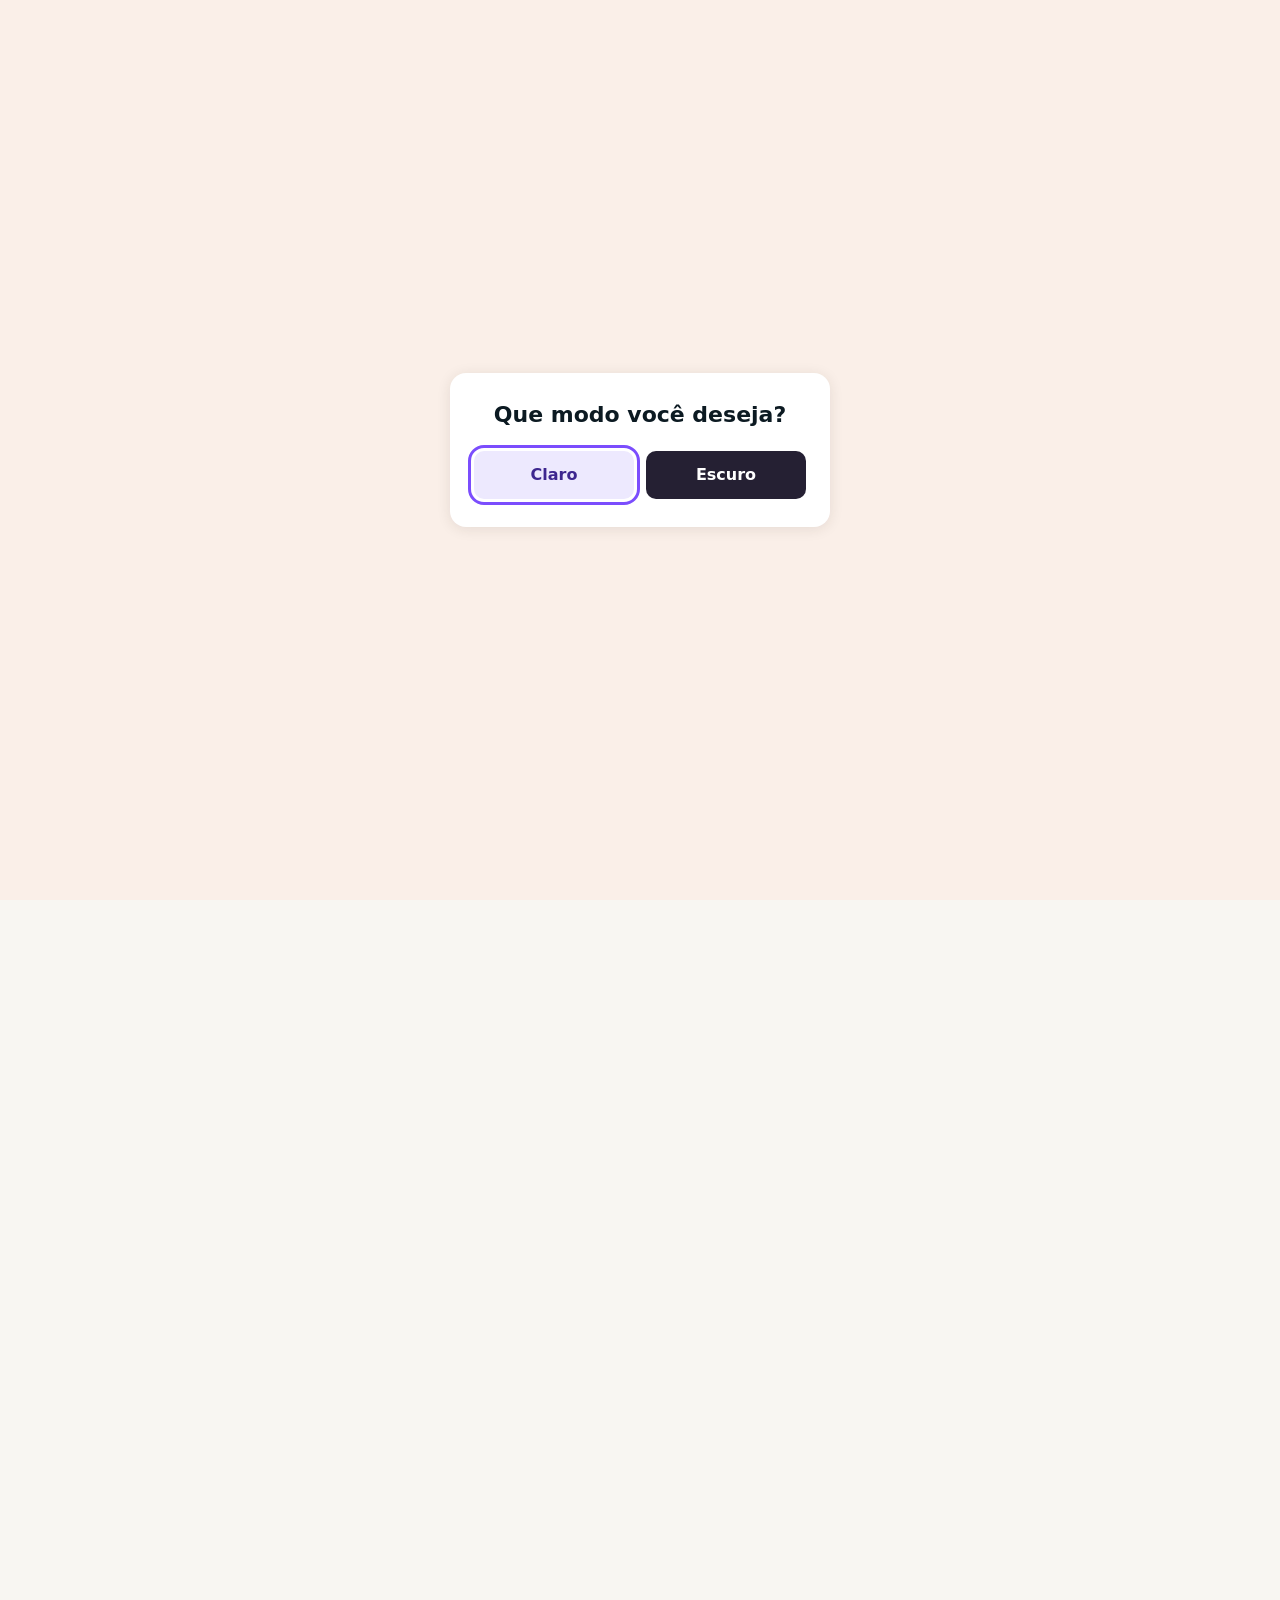
==== commit 7cdd5662: "Publicar visual renovado do Convite Fácil" ====
--- a/index.html
+++ b/index.html
@@ -1,9 +1,2 @@
-<!doctype html>
-<html lang="pt-BR"><head><meta charset="utf-8"><meta name="viewport" content="width=device-width, initial-scale=1"><meta name="referrer" content="no-referrer"><title>Teste isolado de pagamento</title><style>
-/* aura:start */ :root{--bg:#faefe8;--card:#fff;--ink:#0c1a22;--muted:#394750;--line:#d9d4d1;--accent:#7b4dfd;--error:#c20d3f} /* aura:end */
-*{box-sizing:border-box} body{font:16px/1.5 system-ui,sans-serif;color:var(--ink);background:var(--bg);margin:0;padding:32px 16px} main{max-width:560px;margin:auto;background:var(--card);border-radius:16px;padding:24px;box-shadow:0 2px 8px #33231e0d} h1{font-size:26px;line-height:1.2} p{color:var(--muted)} .tag{color:var(--accent);font-weight:700} label{display:block;font-weight:600;margin:24px 0 8px} input{width:100%;padding:12px;border:1px solid var(--line);border-radius:8px;font:inherit} button,a{font:inherit} button{margin:16px 8px 0 0;padding:12px 16px;border:0;border-radius:8px;color:white;background:var(--accent);cursor:pointer} button:disabled{opacity:.5} a{display:block;margin-top:16px;color:#5a41b1} #msg{white-space:pre-wrap} small{color:var(--muted)} </style></head><body><main><span class="tag">LABORATÓRIO • NÃO É LOJA</span><h1>Teste de pagamento</h1><p>Pedido fictício de R$ 5,00. Somente para um responsável testando com contas e credenciais de teste. Não entrega produto.</p><label for="secret">Chave de acesso do teste</label><input id="secret" type="password" autocomplete="off" placeholder="Chave exclusiva deste laboratório"><small>Não use a senha da conta nem o token do Mercado Pago. A chave fica apenas nesta aba enquanto ela estiver aberta.</small><div><button id="create">Criar pedido de teste</button><button id="check" disabled>Consultar status</button></div><a id="checkout" hidden target="_blank" rel="noopener noreferrer">Abrir checkout de teste ↗</a><p id="msg" role="status">Nenhum pedido criado.</p></main><script>
-'use strict';let receipt=null,attempt=crypto.randomUUID();const secret=document.querySelector('#secret'),msg=document.querySelector('#msg'),create=document.querySelector('#create'),check=document.querySelector('#check'),link=document.querySelector('#checkout');
-async function api(path,body){const r=await fetch(path,{method:'POST',headers:{'Content-Type':'application/json','Authorization':'Bearer '+secret.value},body:JSON.stringify(body),cache:'no-store'});const x=await r.json();if(!r.ok)throw Error(x.error||'Erro no teste');return x}
-create.onclick=async()=>{create.disabled=true;msg.textContent='Criando pedido...';try{const d=await api('/api/criar-pedido',{attempt_id:attempt});receipt=d.receipt;link.href=d.checkout_url;link.hidden=false;check.disabled=false;msg.textContent='Pedido criado: '+d.order_id+'. Abra o checkout e depois consulte o status.';}catch(e){msg.textContent=e.message+'. Ao tentar de novo, será usada a mesma tentativa.';}finally{create.disabled=false}};
-check.onclick=async()=>{check.disabled=true;try{const d=await api('/api/consultar-pedido',{receipt});msg.textContent='Status informado pelo Mercado Pago: '+d.status+(d.status_detail?' ('+d.status_detail+')':'')+'\nValor: R$ 5,00 • Moeda: '+d.currency+'\nNenhum produto foi entregue.'}catch(e){msg.textContent=e.message}finally{check.disabled=false}};
-</script></body></html>+<!DOCTYPE html>
+ <html lang="pt-BR"><head><meta charset="utf-8"/><meta content="width=device-width, initial-scale=1, viewport-fit=cover" name="viewport"/><title>Convite Fácil | Crie convites digitais personalizados</title><meta content="Crie convites digitais personalizados para sua festa. Faça uma prévia grátis com listras e peça o convite sem listras por R$ 5." name="description"/><style>#loading-screen{position:fixed;inset:0;z-index:99999;background:#fff8f7;display:flex;flex-direction:column;align-items:center;justify-content:center;gap:15px;color:#663150;font:600 16px system-ui,sans-serif}#loading-screen[hidden]{display:none}#loading-screen .loading-title{font-size:25px;font-weight:750}#loading-screen .loading-spinner{width:32px;height:32px;border:3px solid #e8d9e2;border-top-color:#a2507a;border-radius:50%;animation:loading-spin .8s linear infinite}@keyframes loading-spin{to{transform:rotate(360deg)}}@media(prefers-reduced-motion:reduce){#loading-screen .loading-spinner{animation:none}}</style><link href="https://fonts.googleapis.com/css2?family=Abril+Fatface&amp;family=Pacifico&amp;family=Lobster&amp;family=Caveat&amp;family=Great+Vibes&amp;family=Oswald&amp;family=Raleway&amp;family=Merriweather&amp;family=Lora&amp;family=Bebas+Neue&amp;display=swap" rel="stylesheet"/><link href="convite-style.css" rel="stylesheet"/><link href="convite-preview-extra.css?v=listras3" rel="stylesheet"/><link href="https://fonts.googleapis.com" rel="preconnect"/><link crossorigin="" href="https://fonts.gstatic.com" rel="preconnect"/><link href="https://fonts.googleapis.com/css2?family=DM+Sans:wght@400;500;600;700&amp;family=Playfair+Display:wght@500;600;700&amp;display=swap" rel="stylesheet"/><link href="renovado-parte-1.css" rel="stylesheet"/><link href="renovado-parte-2.css" rel="stylesheet"/><link href="renovado-parte-3.css" rel="stylesheet"/><link href="renovado-parte-4.css" rel="stylesheet"/><link href="escuro.css" rel="stylesheet"/></head><body><div aria-live="polite" id="loading-screen" role="status"><div class="loading-title">Convite Fácil</div><div aria-hidden="true" class="loading-spinner"></div><div>Carregando...</div><div>feito por Chiossi</div></div><noscript><style>#loading-screen{display:none}</style></noscript><script>(function(){var start=Date.now(),screen=document.getElementById('loading-screen');function hide(){screen.hidden=true}window.addEventListener('load',function(){setTimeout(hide,Math.max(0,1000-(Date.now()-start)))});setTimeout(hide,8000)})();</script><header><div class="topbar"><a aria-label="Convite Fácil, início" class="brand" href="#inicio"><span class="brand-mark">✦</span><span>convite<span class="brand-light">fácil</span><small>SEUS MOMENTOS MERECEM</small></span></a><a class="top-link" href="#editor">Começar a criar <span aria-hidden="true">↗</span></a></div><div class="hero" id="inicio"><div><div class="eyebrow"><span>✦</span> FEITO PARA CELEBRAR</div><h1>Grandes momentos<br/>começam com um <em>convite.</em></h1><p>Escolha um modelo, coloque seu toque e crie uma prévia para a sua comemoração.</p><div class="hero-actions"><a class="hero-cta" href="#editor">Criar meu convite <span aria-hidden="true">↗</span></a><a class="hero-secondary" href="#preview-area">Ver prévia ↓</a></div><div class="hero-note"><span>✦</span> Prévia grátis <i></i> Convite sem listras por R$ 5</div></div><div aria-hidden="true" class="hero-art"><div class="art-card art-one"><span>UMA CELEBRAÇÃO ESPECIAL</span><strong>Vamos<br/>celebrar?</strong><small>UM MOMENTO PARA LEMBRAR</small></div><div class="art-card art-two"><span>COM CARINHO, PARA VOCÊ</span><strong>É dia de<br/>festejar!</strong><small>VOCÊ É NOSSO CONVIDADO</small></div><div class="art-spark">✳</div></div></div></header><main id="editor"><div class="intro"><div><div class="eyebrow">SEU CONVITE, DO SEU JEITO</div><h2>Vamos criar algo especial?</h2><p>Personalize cada detalhe e acompanhe o resultado na prévia.</p></div><a class="jump-preview" href="#preview-area">Ir para a prévia ↓</a></div><div class="workspace"><div class="editor-column"><script src="interface-secao-1.js"></script><script src="interface-secao-2.js"></script><script src="interface-secao-3.js"></script></div><script src="interface-secao-4.js"></script></div></main><footer><div class="footer-inner"><div><span class="footer-brand">convitefácil <span>✦</span></span><p>Feito para os momentos que merecem ser lembrados.</p></div><div>Convite sem listras por R$ 5<br/>Pagamento confirmado manualmente</div></div><div class="footer-bottom">Convite Fácil · feito por José</div></footer><script src="qr-local-1.js"></script><script src="qr-local-2.js"></script><script src="qr-local-3.js"></script><script src="convite-photo-position.js"></script><script src="convite-texto-mover.js"></script><script src="convite-adesivos.js?v=1"></script><script src="convite-app-qr.js?v=listras2"></script><script src="qr-position.js"></script><script src="renovado.js"></script></body></html>
--- a/convite-style.css
+++ b/convite-style.css
@@ -0,0 +1,4 @@
+
+:root{--page:#faefe8;--card:#fff;--ink:#0c1a22;--muted:#394750;--faint:#637078;--line:#d9d4d1;--accent:#7b4dfd;--accentText:#6a49d3;--soft:#dddbff;--link:#5a41b1;--success:#477900;--error:#c20d3f}*{box-sizing:border-box}body{margin:0;background:var(--page);font:16px/1.5 system-ui,-apple-system,sans-serif;color:var(--ink)}header{max-width:1020px;margin:auto;padding:28px 20px 12px}header .tag{font-size:13px;font-weight:700;color:var(--accentText);letter-spacing:.1em;text-transform:uppercase}h1{margin:4px 0;font-size:32px;line-height:1.25;letter-spacing:-1px}header p{margin:4px 0;color:var(--muted)}main{max-width:1020px;margin:auto;padding:16px 20px 48px;display:grid;grid-template-columns:1fr 1fr;gap:20px;align-items:start}.panel{background:var(--card);border-radius:16px;box-shadow:0 2px 8px rgba(51,35,30,.05);padding:24px}h2{margin:0 0 14px;font-size:22px;line-height:1.3}.hint,.muted{color:var(--faint);font-size:13px}.grid{display:grid;grid-template-columns:1fr 1fr;gap:12px}label{display:block;font-weight:650;font-size:14px;margin-top:14px}input,textarea,select{margin-top:6px;width:100%;border:1px solid #cbc6c5;border-radius:10px;padding:12px;background:white;color:var(--ink);font:inherit}input:focus,textarea:focus,select:focus{outline:2px solid var(--accent);outline-offset:1px}textarea{resize:vertical;min-height:72px}.themes{display:flex;gap:8px;flex-wrap:wrap}.theme{padding:9px 12px;background:#f4f1f1;color:var(--ink);border:1px solid transparent;border-radius:999px;font-weight:650}.theme[aria-pressed=true]{border-color:var(--accent);background:var(--soft);color:var(--accentText)}button{cursor:pointer;font:inherit;border:0}.preview{aspect-ratio:4/5;min-height:360px;border-radius:14px;padding:24px;display:flex;flex-direction:column;align-items:center;justify-content:center;text-align:center;overflow:hidden;position:relative;background:#f9d8e6;color:#663150}.preview::before,.preview::after{position:absolute;font-size:60px;opacity:.3}.preview::before{content:'✦';top:14px;left:24px}.preview::after{content:'✦';bottom:10px;right:24px}.preview.classic{background:#f5eee2;color:#58463a}.preview.neon{background:#1c1837;color:#f2eaff}.preview.infantil{background:#fff2c8;color:#73501b}.preview.infantil::before,.preview.infantil::after{content:'☀'}.preview.romantico{background:#ffe9e8;color:#9a3d57}.preview.romantico::before,.preview.romantico::after{content:'♥'}.preview.natureza{background:#e5f0df;color:#355b3c}.preview.natureza::before,.preview.natureza::after{content:'❀'}.preview.praia{background:#dff4f5;color:#175d70}.preview.praia::before,.preview.praia::after{content:'☼'}.preview.minimalista{background:#f2f2f2;color:#303030}.preview.minimalista::before,.preview.minimalista::after{content:'◇'}.preview.formatura{background:#12253d;color:#f6dfad}.preview.formatura::before,.preview.formatura::after{content:'★'}.preview.casamento{background:#f9f1e9;color:#8a6551}.preview.casamento::before,.preview.casamento::after{content:'♡'}.preview.natal{background:#e9f3e8;color:#27563a}.preview.natal::before,.preview.natal::after{content:'✶'}.preview.halloween{background:#271c31;color:#ffb95b}.preview.halloween::before,.preview.halloween::after{content:'☾'}.preview.galaxia{background:#171d47;color:#d1c5ff}.preview.galaxia::before,.preview.galaxia::after{content:'✧'}.preview.floral{background:#fbeaf1;color:#954f73}.preview.floral::before,.preview.floral::after{content:'❁'}.preview small{letter-spacing:.19em;text-transform:uppercase;font-weight:800}.preview h3{font-size:clamp(28px,5vw,46px);line-height:1.1;overflow-wrap:anywhere;margin:20px 0 12px;max-width:100%}.preview .event{font-size:20px;font-weight:700}.preview .detail{margin:6px 0;overflow-wrap:anywhere;max-width:100%}.preview .message{font-size:14px;margin-top:14px;white-space:pre-wrap;overflow-wrap:anywhere}.actions{display:grid;grid-template-columns:1fr 1fr;gap:10px;margin-top:16px}.primary,.secondary{padding:12px;border-radius:10px;font-weight:750}.primary{background:var(--accent);color:white}.secondary{background:#ede9fe;color:#4c31ad}.status{font-size:13px;color:var(--muted);min-height:20px;margin:8px 0 0}footer{max-width:1020px;margin:auto;padding:0 20px 28px;color:var(--faint);font-size:12px}@media(max-width:700px){main{grid-template-columns:1fr}.panel{padding:18px}.preview{min-height:330px}}
+
+body.choosing-mode header,body.choosing-mode main,body.choosing-mode footer{visibility:hidden}#mode-screen[hidden]{display:none}#mode-screen{position:fixed;inset:0;z-index:99998;display:flex;align-items:center;justify-content:center;padding:24px;background:#faefe8;color:#0c1a22;font:16px/1.5 system-ui,-apple-system,sans-serif}.mode-card{width:min(100%,380px);padding:28px 24px;background:#fff;border-radius:16px;box-shadow:0 2px 14px rgba(51,35,30,.1);text-align:center}.mode-card h2{font-size:22px;margin:0 0 22px}.mode-actions{display:grid;grid-template-columns:1fr 1fr;gap:12px}.mode-actions button{min-height:48px;padding:12px;border-radius:10px;font-weight:700;background:#ede9fe;color:#3d268f}.mode-actions button:last-child{background:#252033;color:#fff}.mode-actions button:focus-visible{outline:3px solid #7b4dfd;outline-offset:3px}body[data-mode=dark]{--page:#14131b;--card:#24232d;--ink:#f4f2f8;--muted:#dedbe7;--faint:#c1bdca;--line:#595667;--accent:#a990ff;--accentText:#d8caff;--soft:#483b6e;--link:#d0c0ff;background:var(--page);color:var(--ink);color-scheme:dark}body[data-mode=dark] .panel{box-shadow:0 2px 8px rgba(0,0,0,.22)}body[data-mode=dark] input:not([type=color]),body[data-mode=dark] textarea,body[data-mode=dark] select{background:#34313e;border-color:#716b7c;color:#fff}body[data-mode=dark] .theme{background:#393643;color:#f4f2f8;border-color:#595667}body[data-mode=dark] .theme[aria-pressed=true]{background:#514279;color:#fff;border-color:#cfbfff}body[data-mode=dark] .secondary{background:#44385f;color:#f5f0ff}body[data-mode=dark] .primary{background:#b5a0ff;color:#1c1337}body[data-mode=dark] button:focus-visible{outline:3px solid #d2c2ff;outline-offset:2px}
--- a/convite-preview-extra.css
+++ b/convite-preview-extra.css
@@ -0,0 +1 @@
+.preview.image-theme{background-size:100% 100%;background-position:center;padding:14% 18%}.preview.image-theme:before,.preview.image-theme:after{display:none}.preview small{font-size:calc(13.333px * var(--text-scale,1))}.preview h3{font-size:calc(clamp(28px,5vw,46px) * var(--text-scale,1))}.preview .event{font-size:calc(20px * var(--text-scale,1))}.preview .detail{font-size:calc(16px * var(--text-scale,1))}.preview .message{font-size:calc(14px * var(--text-scale,1))}input[type=range]{padding:0;accent-color:var(--accent)}.color-control{display:flex;align-items:center;gap:10px;margin-top:6px}.color-control input[type=color]{width:64px;height:44px;padding:3px;margin:0;cursor:pointer}.color-control button{font-size:14px}.preview::before,.preview::after{color:var(--ornament-color,inherit)}.preview .person-photo,.preview .photo-spacer{width:clamp(64px,28%,110px);aspect-ratio:1;flex-shrink:0}.preview .photo-spacer{display:block;margin:0 0 12px}.preview .person-photo{position:absolute;left:50%;top:30%;transform:translate(-50%,-50%);object-fit:cover;border-radius:50%;border:3px solid white;box-shadow:0 2px 8px #0003;touch-action:none;cursor:grab;z-index:2}.preview .person-photo:active{cursor:grabbing}.preview .person-photo[hidden],.preview .photo-spacer[hidden],#removePhoto[hidden],#photoControls[hidden]{display:none}#removePhoto{margin-top:8px}.preview .qr-code{position:absolute;right:18px;bottom:18px;width:25%;max-width:130px;min-width:76px;aspect-ratio:1;background:#fff;padding:7px;border-radius:8px;box-sizing:border-box;z-index:4;object-fit:contain;touch-action:none;cursor:grab}.preview .qr-code:active{cursor:grabbing}.preview .qr-code[hidden]{display:none}.preview .draggable-text{position:relative;z-index:1;touch-action:none;cursor:grab}.preview .draggable-text:active{cursor:grabbing}.preview .preview-stripes{position:absolute;inset:0;z-index:50;pointer-events:none;border-radius:inherit;background:repeating-linear-gradient(45deg,rgba(0,0,0,.65) 0 12px,rgba(255,255,255,.32) 12px 21px,transparent 21px 52px)}.sticker-options,.sticker-list{display:flex;flex-wrap:wrap;gap:8px;margin:8px 0}.sticker-options button{font-size:25px;min-width:48px;padding:6px}.sticker-list button{font-size:13px;padding:6px 10px}.preview .sticker{position:absolute;z-index:3;transform:translate(-50%,-50%);font:normal 40px/1 "Apple Color Emoji","Segoe UI Emoji","Noto Color Emoji",sans-serif;touch-action:none;cursor:grab;user-select:none}.preview .sticker:active{cursor:grabbing}
--- a/renovado-parte-1.css
+++ b/renovado-parte-1.css
@@ -0,0 +1 @@
+:root{--page:#f8f6f2;--card:#fff;--ink:#282720;--muted:#6c6b61;--faint:#79786f;--line:#e9e6dd;--accent:#68755b;--accentText:#526449;--soft:#edf1e9;--link:#526449}*{box-sizing:border-box}html{scroll-behavior:smooth}body{background:var(--page);color:var(--ink);font-family:'DM Sans',system-ui,-apple-system,sans-serif;font-size:15px}button,input,textarea,select{font-family:inherit}button:focus-visible,a:focus-visible,summary:focus-visible{outline:3px solid #789173;outline-offset:3px}header{max-width:none;margin:0;padding:0;background:#f1f0e9}.topbar{max-width:1440px;margin:auto;padding:20px 6%;display:flex;justify-content:space-between;align-items:center;border-bottom:1px solid #dedfd4}.brand{color:#2f3c2b;text-decoration:none;display:flex;gap:10px;align-items:center;font:700 24px/1 'Playfair Display',Georgia,serif;letter-spacing:-1px}.brand-light{font-weight:500}.brand small{display:block;font:700 8px/1.2 'DM Sans',sans-serif;letter-spacing:1.5px;margin-top:5px}.brand-mark{display:grid;place-items:center;font:20px sans-serif;width:38px;height:38px;border:1px solid #bdc5b6;border-radius:50%}.top-link{font-size:13px;font-weight:700;color:#40523d;text-decoration:none}.top-link span{margin-left:5px}.hero{max-width:1440px;margin:auto;min-height:360px;padding:52px 8% 55px;display:grid;grid-template-columns:1.1fr .9fr;gap:45px;align-items:center}.eyebrow{color:#6d8063;font-size:10px;letter-spacing:2px;font-weight:700}.hero .eyebrow span{font-size:14px;margin-right:5px}.hero h1{font:500 clamp(38px,5.1vw,70px)/1.12 'Playfair Display',Georgia,serif;letter-spacing:-2px;margin:16px 0 18px}.hero h1 em{color:#6d8063;font-weight:500}.hero p{font-size:16px;max-width:480px;line-height:1.7;color:#676a5e}.hero-actions{display:flex;align-items:center;gap:23px;margin-top:25px}.hero-cta,.hero-secondary{font-size:13px;font-weight:700;text-decoration:none}.hero-cta{background:#53664e;color:white;padding:15px 20px;border-radius:7px}.hero-cta span{margin-left:15px}.hero-secondary{color:#526449}.hero-note{display:flex;align-items:center;gap:9px;margin-top:23px;font-size:11px;color:#7c8074}.hero-note span{color:#809677}.hero-note i{width:3px;height:3px;background:#a9aa9f;border-radius:50%}.hero-art{height:260px;position:relative;max-width:390px;width:100%;margin:auto}.art-card{position:absolute;width:185px;height:250px;box-shadow:0 12px 35px #4b493229;border:6px solid white;display:flex;flex-direction:column;justify-content:center;align-items:center;text-align:center;gap:13px;background-size:100% 100%;color:#66584d}.art-card span,.art-card small{font-size:7px;letter-spacing:1.3px}.art-card strong{font:500 26px/1.15 'Playfair Display',Georgia,serif}.art-one{background-image:url('[data-uri]');left:11%;top:0;transform:rotate(-9deg)}.art-two{background-image:url('[data-uri]');right:11%;top:12px;transform:rotate(9deg);color:#7b3451}.art-spark{position:absolute;right:4%;top:8px;font-size:42px;color:#adad85}main{max-width:1440px;margin:auto;padding:56px 6% 80px;display:block}.intro{display:flex;justify-content:space-between;gap:20px;align-items:end;margin-bottom:25px}.intro h2{font:500 clamp(29px,3vw,39px)/1.2 'Playfair Display',Georgia,serif;letter-spacing:-.7px;margin:10px 0 7px}.intro p{color:var(--muted);margin:0}.jump-preview{color:#526449;font-size:13px;font-weight:700;white-space:nowrap}.workspace{display:grid;grid-template-columns:minmax(0,1.1fr) minmax(0,.9fr);gap:22px;align-items:start}.editor-column{display:grid;gap:18px;min-width:0}.panel{border:1px solid #eeece5;border-radius:15px;background:white;box-shadow:0 5px 24px #45453708;padding:26px}.section-heading{display:flex;align-items:flex-start;gap:13px;margin-bottom:22px}.step{display:grid;place-items:center;flex:none;width:38px;height:38px;border-radius:50%;background:#edf1e9;color:#64795d;font-size:11px;font-weight:700}.section-heading h2,.preview-heading h2{font:600 23px/1.25 'Playfair Display',Georgia,serif;margin:0}.section-heading p,.group-heading p{margin:4px 0 0;color:#85857a;font-size:12px}.category-tabs{display:flex;gap:7px;flex-wrap:wrap;margin-bottom:14px}.category{padding:9px 13px;border:1px solid #e7e8df;background:#fff;border-radius:99px;color:#6b7065;font-size:12px;font-weight:700}.category.active{background:#596d54;border-color:#596d54;color:#fff}.category span{opacity:.75;margin-left:3px}.model-count{font-size:11px;color:#96978d;margin:0 0 12px}.themes{display:grid;grid-template-columns:repeat(4,minmax(0,1fr));gap:13px}.theme{position:relative;min-width:0;padding:0;border:0;border-radius:8px;background:none;color:#494941;text-align:left;font-size:11px;font-weight:700;line-height:1.25}.theme[hidden]{display:none}.model-image{display:block;width:100%;aspect-ratio:4/5;background-image:var(--thumb);background-size:100% 100%;background-position:center;border:2px solid transparent;border-radius:7px;box-shadow:0 3px 10px #4441;transition:transform .2s,border-color .2s}.theme:hover .model-image{transform:translateY(-2px)}.theme[aria-pressed=true]{color:#405d3c;background:none;border:0}.theme[aria-pressed=true] .model-image{border:3px solid #627c59}.theme[aria-pressed=true]::after{content:'✓';position:absolute;top:7px;right:7px;width:20px;height:20px;display:grid;place-items:center;color:white;background:#627c59;border:2px solid white;border-radius:50%;font-size:11px}.model-name{display:block;padding:8px 0 3px;min-height:32px}.theme[data-theme=festa]{--thumb:url('[data-uri]')}
--- a/renovado-parte-2.css
+++ b/renovado-parte-2.css
@@ -0,0 +1 @@
+.theme[data-theme=classic]{--thumb:url('[data-uri]')}.theme[data-theme=neon]{--thumb:url('[data-uri]')}.theme[data-theme=infantil]{--thumb:url('[data-uri]')}.theme[data-theme=romantico]{--thumb:url('[data-uri]')}.theme[data-theme=natureza]{--thumb:url('[data-uri]')}.theme[data-theme=praia]{--thumb:url('[data-uri]')}.theme[data-theme=minimalista]{--thumb:url('[data-uri]')}.theme[data-theme=formatura]{--thumb:url('[data-uri]')}.theme[data-theme=casamento]{--thumb:url('[data-uri]')}.theme[data-theme=natal]{--thumb:url('[data-uri]')}.theme[data-theme=halloween]{--thumb:url('[data-uri]')}.theme[data-theme=galaxia]{--thumb:url('[data-uri]')}.theme[data-theme=floral]{--thumb:url('[data-uri]')}
--- a/renovado-parte-3.css
+++ b/renovado-parte-3.css
@@ -0,0 +1 @@
+.theme[data-theme=brisa]{--thumb:url('[data-uri]')}.theme[data-theme=balada]{--thumb:url('[data-uri]')}.theme[data-theme=arabesco]{--thumb:url('[data-uri]')}label{font-size:12px;font-weight:700;color:#484c41;margin-top:15px}input,textarea,select{font-size:14px;border:1px solid #e0e2da;background:#fcfcfa;border-radius:7px;padding:12px;color:#33392f;margin-top:7px}input:focus,textarea:focus,select:focus{outline:2px solid #92a58a;outline-offset:1px}input::placeholder,textarea::placeholder{color:#a5a79e}input[type=range]{background:none}input[type=file]{font-size:12px}.check{display:flex;align-items:center;gap:8px}.check input{width:auto;margin:0}.hint{color:#868980;font-size:12px;line-height:1.55}.custom-group{padding-bottom:18px}.group-heading{display:flex;gap:11px;align-items:center}.group-heading>span,.summary-icon{width:36px;height:36px;border-radius:9px;background:#eff2eb;color:#6f8367;display:grid;place-items:center;font-size:18px;flex:none}.group-heading h3{font-size:14px;margin:0}.extra-group{border-top:1px solid #eeefe9}.extra-group summary{cursor:pointer;list-style:none;display:flex;align-items:center;gap:11px;padding:15px 0;font-weight:700;font-size:13px}.extra-group summary::-webkit-details-marker{display:none}.extra-group summary::after{content:'+';margin-left:auto;font-size:20px;color:#819278;font-weight:400}.extra-group[open] summary::after{content:'−'}.extra-group small{display:block;margin-top:4px;font-weight:400;color:#8e9188;font-size:11px}.extra-content{padding:0 0 18px}.secondary{background:#eef2eb;color:#4f6749}.primary,.secondary{padding:12px;border-radius:7px;font-size:13px;line-height:1.3;font-weight:700}.primary{background:#586e52;color:white}.primary:hover,.hero-cta:hover{background:#42573e}.secondary:hover{background:#e1eadc}.preview-panel{position:sticky;top:15px}.preview-heading{display:flex;justify-content:space-between;align-items:end}.preview-heading h2{font-size:27px;margin-top:7px}.live-pill{font-size:9px;color:#69815e;background:#eef4ea;border-radius:99px;letter-spacing:1px;padding:7px 9px;font-weight:700}.live-pill i{display:inline-block;width:6px;height:6px;background:#7ca173;border-radius:50%;margin-right:4px}.preview-description{color:#93958c;font-size:12px;margin:7px 0 17px}.preview-stage{padding:24px;background:#f4f3ef;border-radius:10px}.preview{max-width:400px;margin:auto;border-radius:3px;box-shadow:0 10px 25px #514d3c21}.preview.image-theme{background-size:100% 100%}.sample-note{display:flex;gap:10px;background:#f7f6ee;padding:12px 14px;border-radius:8px;margin-top:15px;color:#7b7159}.sample-note>span{color:#a99060}.sample-note p{font-size:11px;line-height:1.55;margin:0}.preview-tools{margin:22px 0 10px}.tool-title{font-weight:700;font-size:13px}.tool-title span{color:#9aac91}.preview-tools .hint{margin:6px 0}.sticker-options button{background:#f7f7f3;font-size:23px;min-width:43px;border:1px solid #eceee7}.sticker-list button{font-size:12px}.move-group{border-bottom:1px solid #eeefe9}.actions{grid-template-columns:1fr 1fr;gap:9px;margin-top:20px}.actions #share{grid-column:1/-1;background:#586e52;color:white}.actions #share:hover{background:#42573e}.order-info{border-top:1px solid #eeefe9;margin-top:16px;padding-top:17px;font-size:11px;line-height:1.6;color:#83877d}.order-info strong{color:#555a50;font-size:12px}.order-info ol{padding-left:18px;margin:8px 0}.order-info p{margin-bottom:0}.status{font-size:12px;color:#5a6b56}.status:empty{display:none}footer{max-width:none;padding:0 6%;background:#eaece3;color:#768073}.footer-inner{max-width:1270px;margin:auto;padding:34px 0;display:flex;justify-content:space-between;gap:20px;font-size:11px;line-height:1.7}.footer-brand{font:600 21px 'Playfair Display',Georgia,serif;color:#4c5c47}.footer-brand span{font:14px sans-serif}
--- a/renovado-parte-4.css
+++ b/renovado-parte-4.css
@@ -0,0 +1 @@
+.footer-inner p{margin:5px 0}.footer-bottom{max-width:1270px;margin:auto;border-top:1px solid #d8ddd2;padding:14px 0;font-size:10px}#result{margin-top:15px}#result p{font-size:12px}button:disabled{opacity:.6;cursor:wait}@media(max-width:850px){.workspace{grid-template-columns:minmax(0,1fr)}.preview-panel{position:static}.hero{grid-template-columns:1fr .65fr;gap:10px}.hero-art{transform:scale(.85)}}@media(max-width:600px){.topbar{padding:16px 5%}.brand{font-size:21px}.top-link{font-size:12px}.hero{padding:39px 5% 41px;display:block;min-height:0}.hero h1{font-size:40px;letter-spacing:-1.4px}.hero p{font-size:14px}.hero-art{display:none}main{padding:40px 4% 55px}.intro{align-items:start}.intro h2{font-size:29px}.intro p{font-size:13px}.jump-preview{font-size:11px;margin-top:8px}.panel{padding:20px 16px}.themes{grid-template-columns:repeat(3,minmax(0,1fr));gap:12px}.category-tabs{gap:6px}.category{font-size:11px;padding:9px 10px}.preview-stage{padding:15px}.preview{min-height:0}.footer-inner{display:block}.footer-inner>div+div{margin-top:20px}}@media(max-width:350px){.themes{grid-template-columns:repeat(2,minmax(0,1fr))}.hero h1{font-size:34px}.grid{grid-template-columns:1fr}.actions{grid-template-columns:1fr}.actions #share{grid-column:auto}}@media(prefers-reduced-motion:reduce){html{scroll-behavior:auto}.model-image{transition:none}}
--- a/escuro.css
+++ b/escuro.css
@@ -0,0 +1 @@
+body[data-mode=dark]{--page:#171b17;--card:#252b25;--ink:#f0f1eb;--muted:#ccd3c7;--faint:#b0b9ae;--line:#4c574a;--accent:#9bb693;--accentText:#c4d7bf;--soft:#354a34;--link:#c4d7bf;color-scheme:dark}body[data-mode=dark] header{background:#222a21}body[data-mode=dark] .topbar{border-color:#414d3e}body[data-mode=dark] .brand,body[data-mode=dark] .top-link,body[data-mode=dark] .hero-secondary,body[data-mode=dark] .jump-preview{color:#dbead4}body[data-mode=dark] .hero p,body[data-mode=dark] .hero-note{color:#c1cbbc}body[data-mode=dark] .eyebrow{color:#acc5a3}body[data-mode=dark] .hero h1 em{color:#adc6a4}body[data-mode=dark] .panel{background:#252b25;border-color:#3b4739}body[data-mode=dark] .step,body[data-mode=dark] .summary-icon,body[data-mode=dark] .group-heading>span{background:#394936;color:#d3e4cc}body[data-mode=dark] .category{background:#2d372d;border-color:#4d5b4a;color:#e2e9df}body[data-mode=dark] .category.active{background:#9bb693;color:#172419}body[data-mode=dark] .model-count,body[data-mode=dark] .section-heading p,body[data-mode=dark] .group-heading p,body[data-mode=dark] .preview-description,body[data-mode=dark] .extra-group small{color:#b7c1b4}body[data-mode=dark] .theme,body[data-mode=dark] .theme[aria-pressed=true]{background:none;color:#e4eadf;border:0}body[data-mode=dark] label{color:#e0e8dc}body[data-mode=dark] .hint,body[data-mode=dark] .order-info{color:#b8c2b4}body[data-mode=dark] .order-info strong{color:#e3eadf}body[data-mode=dark] .extra-group,body[data-mode=dark] .move-group,body[data-mode=dark] .order-info{border-color:#465243}body[data-mode=dark] .preview-stage{background:#182018}body[data-mode=dark] .sample-note{background:#3c3b2e;color:#e6dfc5}body[data-mode=dark] .live-pill{background:#354a34;color:#d3e4cb}body[data-mode=dark] .sticker-options button{background:#344132;border-color:#50604c}body[data-mode=dark] .actions #share{background:#9bb693;color:#172419}body[data-mode=dark] footer{background:#202b20;color:#b9c7b5}body[data-mode=dark] .footer-brand{color:#d9e5d4}body[data-mode=dark] .footer-bottom{border-color:#445243}
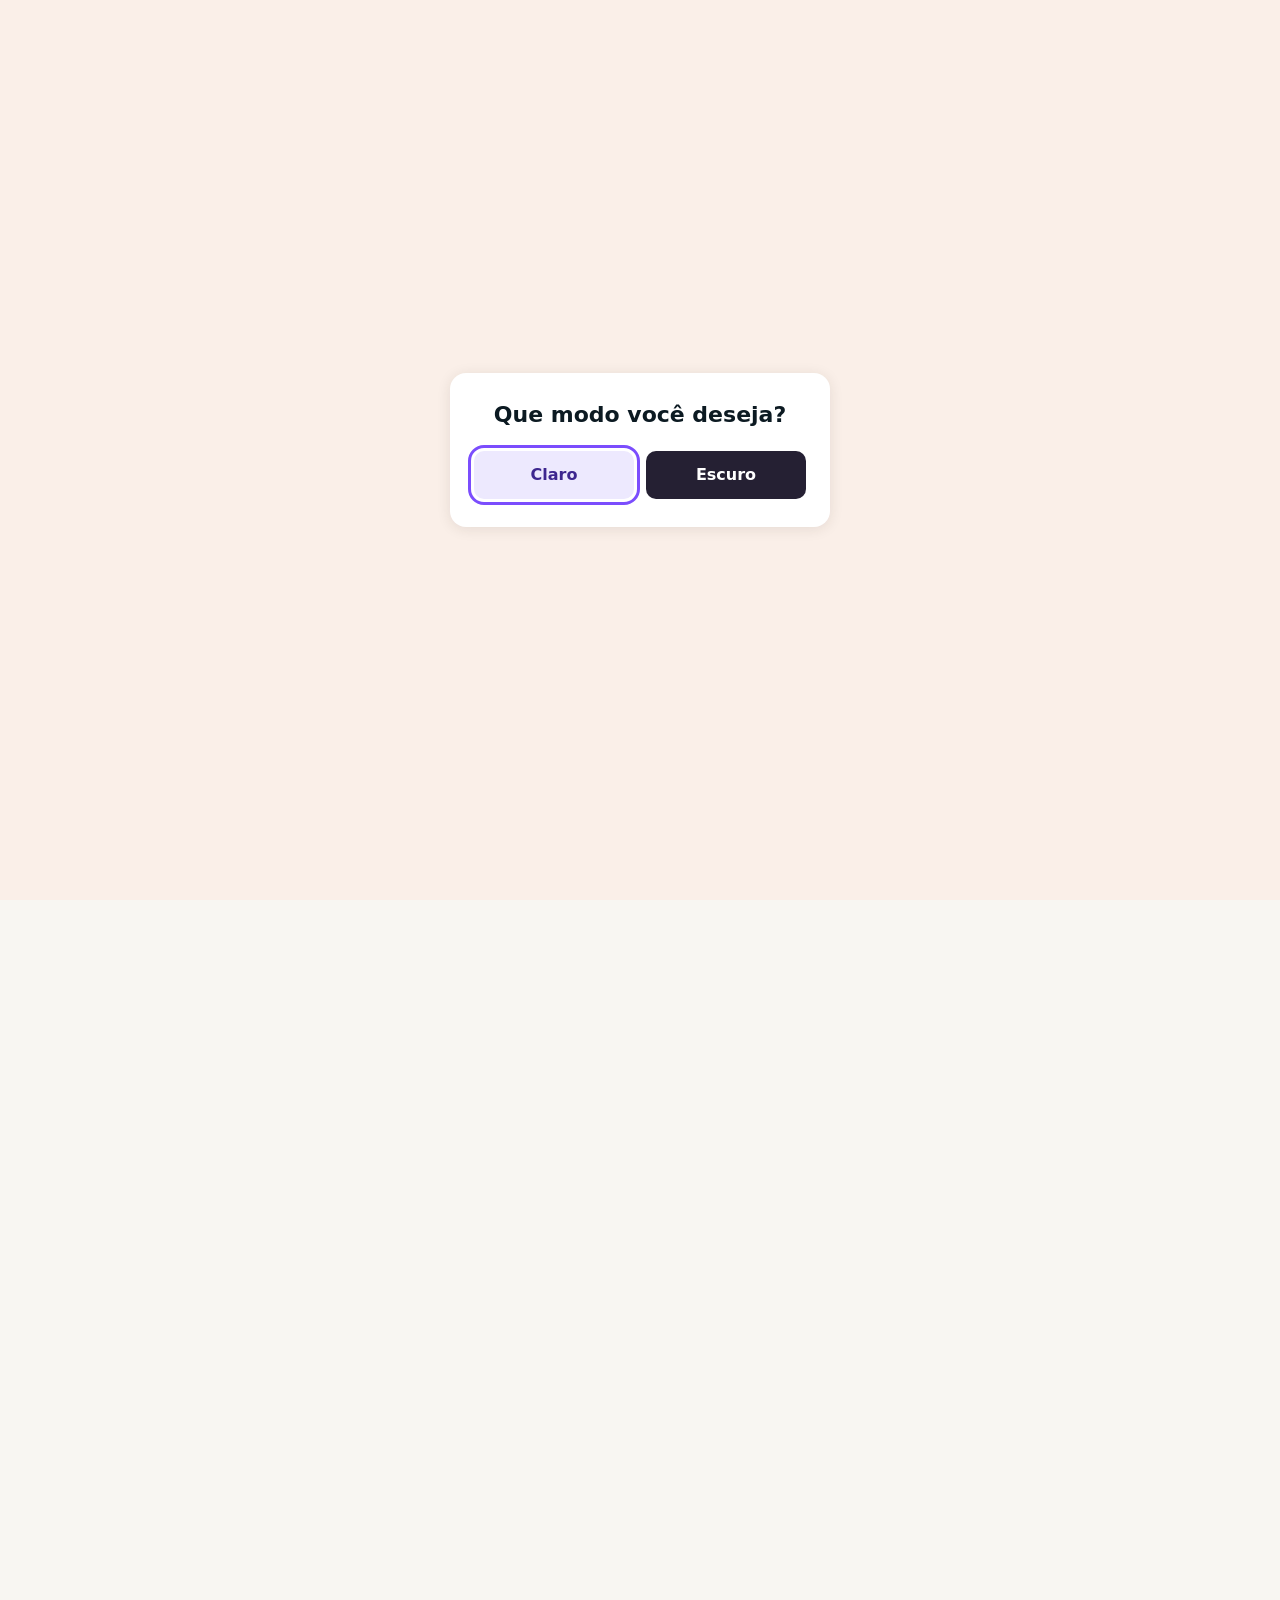
==== commit 18a55e60: "Adicionar botao de download do app Android" ====
--- a/index.html
+++ b/index.html
@@ -1,2 +1,2 @@
 <!DOCTYPE html>
- <html lang="pt-BR"><head><meta charset="utf-8"/><meta content="width=device-width, initial-scale=1, viewport-fit=cover" name="viewport"/><title>Convite Fácil | Crie convites digitais personalizados</title><meta content="Crie convites digitais personalizados para sua festa. Faça uma prévia grátis com listras e peça o convite sem listras por R$ 5." name="description"/><style>#loading-screen{position:fixed;inset:0;z-index:99999;background:#fff8f7;display:flex;flex-direction:column;align-items:center;justify-content:center;gap:15px;color:#663150;font:600 16px system-ui,sans-serif}#loading-screen[hidden]{display:none}#loading-screen .loading-title{font-size:25px;font-weight:750}#loading-screen .loading-spinner{width:32px;height:32px;border:3px solid #e8d9e2;border-top-color:#a2507a;border-radius:50%;animation:loading-spin .8s linear infinite}@keyframes loading-spin{to{transform:rotate(360deg)}}@media(prefers-reduced-motion:reduce){#loading-screen .loading-spinner{animation:none}}</style><link href="https://fonts.googleapis.com/css2?family=Abril+Fatface&amp;family=Pacifico&amp;family=Lobster&amp;family=Caveat&amp;family=Great+Vibes&amp;family=Oswald&amp;family=Raleway&amp;family=Merriweather&amp;family=Lora&amp;family=Bebas+Neue&amp;display=swap" rel="stylesheet"/><link href="convite-style.css" rel="stylesheet"/><link href="convite-preview-extra.css?v=listras3" rel="stylesheet"/><link href="https://fonts.googleapis.com" rel="preconnect"/><link crossorigin="" href="https://fonts.gstatic.com" rel="preconnect"/><link href="https://fonts.googleapis.com/css2?family=DM+Sans:wght@400;500;600;700&amp;family=Playfair+Display:wght@500;600;700&amp;display=swap" rel="stylesheet"/><link href="renovado-parte-1.css" rel="stylesheet"/><link href="renovado-parte-2.css" rel="stylesheet"/><link href="renovado-parte-3.css" rel="stylesheet"/><link href="renovado-parte-4.css" rel="stylesheet"/><link href="escuro.css" rel="stylesheet"/></head><body><div aria-live="polite" id="loading-screen" role="status"><div class="loading-title">Convite Fácil</div><div aria-hidden="true" class="loading-spinner"></div><div>Carregando...</div><div>feito por Chiossi</div></div><noscript><style>#loading-screen{display:none}</style></noscript><script>(function(){var start=Date.now(),screen=document.getElementById('loading-screen');function hide(){screen.hidden=true}window.addEventListener('load',function(){setTimeout(hide,Math.max(0,1000-(Date.now()-start)))});setTimeout(hide,8000)})();</script><header><div class="topbar"><a aria-label="Convite Fácil, início" class="brand" href="#inicio"><span class="brand-mark">✦</span><span>convite<span class="brand-light">fácil</span><small>SEUS MOMENTOS MERECEM</small></span></a><a class="top-link" href="#editor">Começar a criar <span aria-hidden="true">↗</span></a></div><div class="hero" id="inicio"><div><div class="eyebrow"><span>✦</span> FEITO PARA CELEBRAR</div><h1>Grandes momentos<br/>começam com um <em>convite.</em></h1><p>Escolha um modelo, coloque seu toque e crie uma prévia para a sua comemoração.</p><div class="hero-actions"><a class="hero-cta" href="#editor">Criar meu convite <span aria-hidden="true">↗</span></a><a class="hero-secondary" href="#preview-area">Ver prévia ↓</a></div><div class="hero-note"><span>✦</span> Prévia grátis <i></i> Convite sem listras por R$ 5</div></div><div aria-hidden="true" class="hero-art"><div class="art-card art-one"><span>UMA CELEBRAÇÃO ESPECIAL</span><strong>Vamos<br/>celebrar?</strong><small>UM MOMENTO PARA LEMBRAR</small></div><div class="art-card art-two"><span>COM CARINHO, PARA VOCÊ</span><strong>É dia de<br/>festejar!</strong><small>VOCÊ É NOSSO CONVIDADO</small></div><div class="art-spark">✳</div></div></div></header><main id="editor"><div class="intro"><div><div class="eyebrow">SEU CONVITE, DO SEU JEITO</div><h2>Vamos criar algo especial?</h2><p>Personalize cada detalhe e acompanhe o resultado na prévia.</p></div><a class="jump-preview" href="#preview-area">Ir para a prévia ↓</a></div><div class="workspace"><div class="editor-column"><script src="interface-secao-1.js"></script><script src="interface-secao-2.js"></script><script src="interface-secao-3.js"></script></div><script src="interface-secao-4.js"></script></div></main><footer><div class="footer-inner"><div><span class="footer-brand">convitefácil <span>✦</span></span><p>Feito para os momentos que merecem ser lembrados.</p></div><div>Convite sem listras por R$ 5<br/>Pagamento confirmado manualmente</div></div><div class="footer-bottom">Convite Fácil · feito por José</div></footer><script src="qr-local-1.js"></script><script src="qr-local-2.js"></script><script src="qr-local-3.js"></script><script src="convite-photo-position.js"></script><script src="convite-texto-mover.js"></script><script src="convite-adesivos.js?v=1"></script><script src="convite-app-qr.js?v=listras2"></script><script src="qr-position.js"></script><script src="renovado.js"></script></body></html>+ <html lang="pt-BR"><head><meta charset="utf-8"/><meta content="width=device-width, initial-scale=1, viewport-fit=cover" name="viewport"/><title>Convite Fácil | Crie convites digitais personalizados</title><meta content="Crie convites digitais personalizados para sua festa. Faça uma prévia grátis com listras e peça o convite sem listras por R$ 5." name="description"/><style>#loading-screen{position:fixed;inset:0;z-index:99999;background:#fff8f7;display:flex;flex-direction:column;align-items:center;justify-content:center;gap:15px;color:#663150;font:600 16px system-ui,sans-serif}#loading-screen[hidden]{display:none}#loading-screen .loading-title{font-size:25px;font-weight:750}#loading-screen .loading-spinner{width:32px;height:32px;border:3px solid #e8d9e2;border-top-color:#a2507a;border-radius:50%;animation:loading-spin .8s linear infinite}@keyframes loading-spin{to{transform:rotate(360deg)}}@media(prefers-reduced-motion:reduce){#loading-screen .loading-spinner{animation:none}}</style><link href="https://fonts.googleapis.com/css2?family=Abril+Fatface&amp;family=Pacifico&amp;family=Lobster&amp;family=Caveat&amp;family=Great+Vibes&amp;family=Oswald&amp;family=Raleway&amp;family=Merriweather&amp;family=Lora&amp;family=Bebas+Neue&amp;display=swap" rel="stylesheet"/><link href="convite-style.css" rel="stylesheet"/><link href="convite-preview-extra.css?v=listras3" rel="stylesheet"/><link href="https://fonts.googleapis.com" rel="preconnect"/><link crossorigin="" href="https://fonts.gstatic.com" rel="preconnect"/><link href="https://fonts.googleapis.com/css2?family=DM+Sans:wght@400;500;600;700&amp;family=Playfair+Display:wght@500;600;700&amp;display=swap" rel="stylesheet"/><link href="renovado-parte-1.css" rel="stylesheet"/><link href="renovado-parte-2.css" rel="stylesheet"/><link href="renovado-parte-3.css" rel="stylesheet"/><link href="renovado-parte-4.css" rel="stylesheet"/><link href="escuro.css" rel="stylesheet"/></head><body><div aria-live="polite" id="loading-screen" role="status"><div class="loading-title">Convite Fácil</div><div aria-hidden="true" class="loading-spinner"></div><div>Carregando...</div><div>feito por Chiossi</div></div><noscript><style>#loading-screen{display:none}</style></noscript><script>(function(){var start=Date.now(),screen=document.getElementById('loading-screen');function hide(){screen.hidden=true}window.addEventListener('load',function(){setTimeout(hide,Math.max(0,1000-(Date.now()-start)))});setTimeout(hide,8000)})();</script><header><div class="topbar"><a aria-label="Convite Fácil, início" class="brand" href="#inicio"><span class="brand-mark">✦</span><span>convite<span class="brand-light">fácil</span><small>SEUS MOMENTOS MERECEM</small></span></a><a class="top-link" href="#editor">Começar a criar <span aria-hidden="true">↗</span></a></div><div class="hero" id="inicio"><div><div class="eyebrow"><span>✦</span> FEITO PARA CELEBRAR</div><h1>Grandes momentos<br/>começam com um <em>convite.</em></h1><p>Escolha um modelo, coloque seu toque e crie uma prévia para a sua comemoração.</p><div class="hero-actions"><a class="hero-cta" href="#editor">Criar meu convite <span aria-hidden="true">↗</span></a><a class="hero-secondary" href="#preview-area">Ver prévia ↓</a></div><div class="cf-apk-entry"><button type="button" id="cf-apk-open" aria-haspopup="dialog" aria-controls="cf-apk-dialog">Baixe nosso app!</button></div><div class="hero-note"><span>✦</span> Prévia grátis <i></i> Convite sem listras por R$ 5</div></div><div aria-hidden="true" class="hero-art"><div class="art-card art-one"><span>UMA CELEBRAÇÃO ESPECIAL</span><strong>Vamos<br/>celebrar?</strong><small>UM MOMENTO PARA LEMBRAR</small></div><div class="art-card art-two"><span>COM CARINHO, PARA VOCÊ</span><strong>É dia de<br/>festejar!</strong><small>VOCÊ É NOSSO CONVIDADO</small></div><div class="art-spark">✳</div></div></div></header><main id="editor"><div class="intro"><div><div class="eyebrow">SEU CONVITE, DO SEU JEITO</div><h2>Vamos criar algo especial?</h2><p>Personalize cada detalhe e acompanhe o resultado na prévia.</p></div><a class="jump-preview" href="#preview-area">Ir para a prévia ↓</a></div><div class="workspace"><div class="editor-column"><script src="interface-secao-1.js"></script><script src="interface-secao-2.js"></script><script src="interface-secao-3.js"></script></div><script src="interface-secao-4.js"></script></div></main><footer><div class="footer-inner"><div><span class="footer-brand">convitefácil <span>✦</span></span><p>Feito para os momentos que merecem ser lembrados.</p></div><div>Convite sem listras por R$ 5<br/>Pagamento confirmado manualmente</div></div><div class="footer-bottom">Convite Fácil · feito por José</div></footer><script src="qr-local-1.js"></script><script src="qr-local-2.js"></script><script src="qr-local-3.js"></script><script src="convite-photo-position.js"></script><script src="convite-texto-mover.js"></script><script src="convite-adesivos.js?v=1"></script><script src="convite-app-qr.js?v=listras2"></script><script src="qr-position.js"></script><script src="renovado.js"></script><dialog id="cf-apk-dialog" aria-labelledby="cf-apk-title" aria-describedby="cf-apk-description"><h2 id="cf-apk-title">Baixar nosso app?</h2><p id="cf-apk-description">Deseja baixar o aplicativo Convite Fácil para Android?</p><p id="cf-apk-error" role="alert"></p><div class="cf-apk-actions"><button type="button" id="cf-apk-no" autofocus>Não</button><button type="button" id="cf-apk-yes">Sim</button></div></dialog><link rel="stylesheet" href="cf-app-download.css"><script src="cf-app-download.js"></script></body></html>
--- a/cf-app-download.css
+++ b/cf-app-download.css
@@ -0,0 +1,12 @@
+#cf-apk-open { background:#16833e; color:#fff; border:0; border-radius:7px; padding:14px 20px; font-size:14px; font-weight:700; min-height:44px; cursor:pointer; }
+.cf-apk-entry { margin-top:18px; }
+#cf-apk-open:hover, #cf-apk-yes:hover { background:#126e34; }
+#cf-apk-dialog { width:min(90vw,400px); padding:24px; border:0; border-radius:14px; background:#fff; color:#202820; box-shadow:0 12px 45px #0005; }
+#cf-apk-dialog::backdrop { background:rgba(0,0,0,.55); }
+#cf-apk-dialog h2 { margin:0 0 12px; font-size:22px; }
+#cf-apk-dialog p { margin:0 0 20px; color:#333; }
+#cf-apk-dialog .cf-apk-actions { display:flex; justify-content:flex-end; gap:12px; }
+#cf-apk-dialog button { border:0; border-radius:7px; padding:12px 20px; min-width:75px; min-height:44px; font-weight:700; cursor:pointer; }
+#cf-apk-no { background:#e9eee9; color:#263c2a; }
+#cf-apk-yes { background:#16833e; color:#fff; }
+#cf-apk-dialog button:focus-visible, #cf-apk-open:focus-visible { outline:3px solid #184bc5; outline-offset:3px; }
